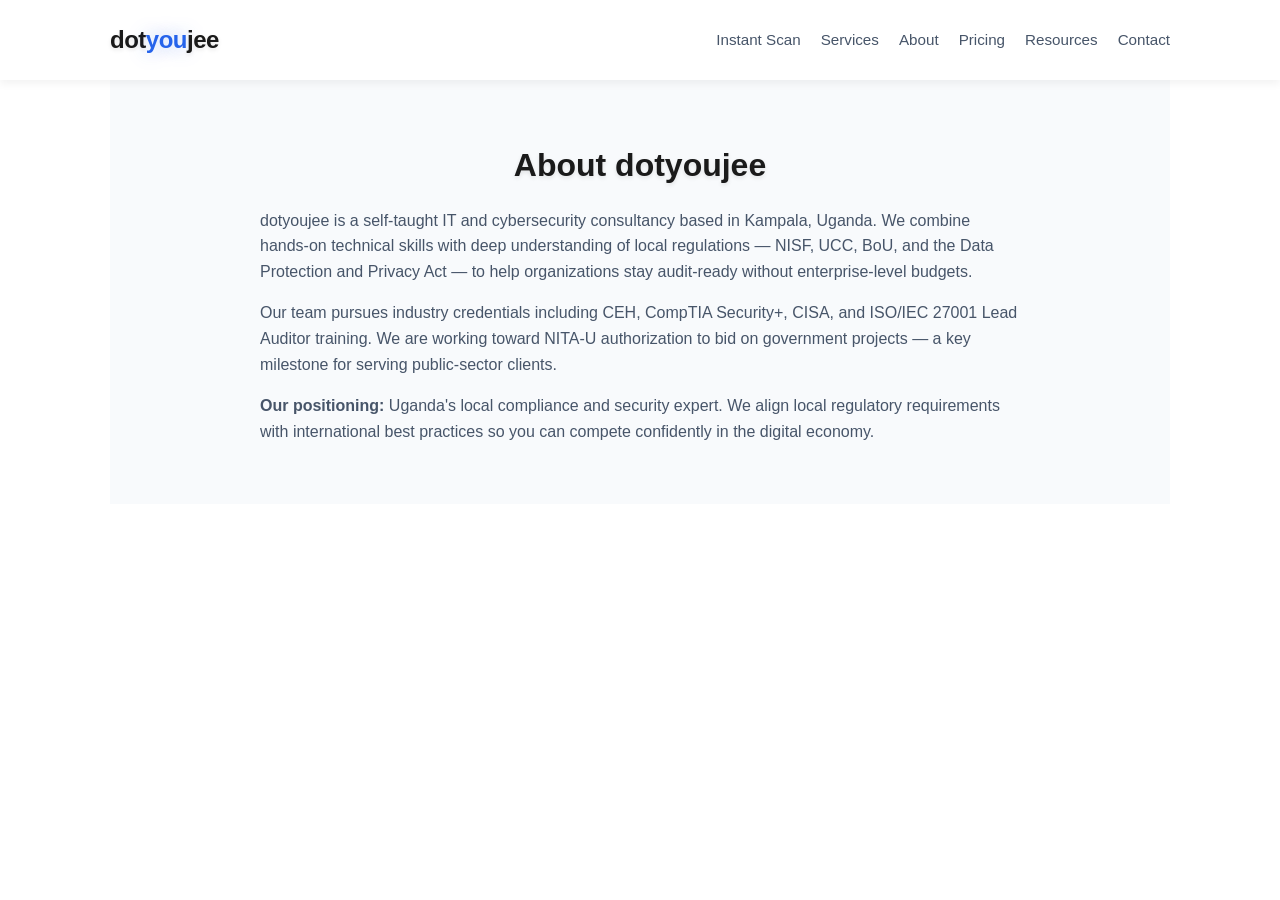
==== about.html @ 3f143839 "feat: rename to dotyoujee and refactor to multi-page site with Three.js aesthetics" ====
<!DOCTYPE html>
<html lang="en">
<head>
<meta charset="UTF-8">
<meta name="viewport" content="width=device-width, initial-scale=1.0">
<title>About | dotyoujee</title>
<link rel="stylesheet" href="style.css">
</head>
<body>
  <header class="glass-header">
    <div class="container nav">
      <a href="index.html" class="logo glass-text">dot<span>you</span>jee</a>
      <nav class="nav-links">
        <a href="index.html#instant-scan">Instant Scan</a>
        <a href="services.html">Services</a>
        <a href="about.html">About</a>
        <a href="pricing.html">Pricing</a>
        <a href="resources.html">Resources</a>
        <a href="contact.html">Contact</a>
      </nav>
    </div>
  </header>
  <main class="container">
    <section class="about" id="about">
        <h2 class="section-title glass-text">About dotyoujee</h2>
        <div class="about-content">
          <p>dotyoujee is a self-taught IT and cybersecurity consultancy based in Kampala, Uganda. We combine hands-on technical skills with deep understanding of local regulations — NISF, UCC, BoU, and the Data Protection and Privacy Act — to help organizations stay audit-ready without enterprise-level budgets.</p>
          <p>Our team pursues industry credentials including CEH, CompTIA Security+, CISA, and ISO/IEC 27001 Lead Auditor training. We are working toward NITA-U authorization to bid on government projects — a key milestone for serving public-sector clients.</p>
          <p><strong>Our positioning:</strong> Uganda's local compliance and security expert. We align local regulatory requirements with international best practices so you can compete confidently in the digital economy.</p>
        </div>
    </section>
  </main>
</body>
</html>
---- style.css ----
/* ================================================================
   NEXUPTECH 3D GLASSMORPHIC DESIGN SYSTEM
   Ultra-modern with CSS 3D transforms, glassmorphism, and depth
   ================================================================ */

#bg-canvas {
  position: fixed;
  top: 0;
  left: 0;
  z-index: -1;
  width: 100%;
  height: 100%;
}

/* ROOT COLOR VARIABLES & DEPTH TOKENS */
:root {
  /* Light Theme */
  --bg: #ffffff;
  --bg-secondary: #f8fafc;
  --text: #1a1a1a;
  --text-secondary: #475569;
  --card: #ffffff;
  --border: #e2e8f0;
  --primary: #2563eb;
  --primary-hover: #1d4ed8;
  --header-bg: #ffffff;
  --contact-bg: #0f172a;
  --contact-text: #ffffff;

  /* Glassmorphism Tokens */
  --glass-bg: rgba(255, 255, 255, 0.7);
  --glass-border: rgba(255, 255, 255, 0.3);
  --glass-bg-dark: rgba(15, 23, 42, 0.7);
  --glass-border-dark: rgba(255, 255, 255, 0.1);

  /* 3D Depth & Lighting */
  --shadow-sm: 0 4px 6px rgba(0, 0, 0, 0.07);
  --shadow-md: 0 10px 25px rgba(0, 0, 0, 0.1);
  --shadow-lg: 0 20px 50px rgba(0, 0, 0, 0.15);
  --shadow-3d: 
    0 10px 30px rgba(0, 0, 0, 0.2),
    0 20px 50px rgba(0, 0, 0, 0.1),
    inset 0 1px 0 rgba(255, 255, 255, 0.2);
  --glow: 0 0 30px rgba(37, 99, 235, 0.3);

  /* Perspective depth */
  --perspective: 1000px;
  --card-depth: 50px;
  --hero-depth: 100px;
}

/* Dark theme overrides */
[data-theme="dark"] {
  --bg: #0f172a;
  --bg-secondary: #1e293b;
  --text: #f1f5f9;
  --text-secondary: #cbd5e1;
  --card: #1e293b;
  --border: #334155;
  --primary: #3b82f6;
  --primary-hover: #2563eb;
  --header-bg: #0f172a;
  --contact-bg: #020617;
  --contact-text: #f1f5f9;
  --shadow-3d: 
    0 10px 30px rgba(0, 0, 0, 0.5),
    0 20px 50px rgba(0, 0, 0, 0.3),
    inset 0 1px 0 rgba(255, 255, 255, 0.1);
}

/* ================================================================
   RESET & BASE STYLES
   ================================================================ */
* {
  margin: 0;
  padding: 0;
  box-sizing: border-box;
}

html {
  /* Enable 3D transforms globally */
  perspective: var(--perspective);
  scroll-behavior: smooth;
}

body {
  font-family: -apple-system, BlinkMacSystemFont, 'Segoe UI', Roboto, sans-serif;
  line-height: 1.6;
  color: var(--text);
  background: var(--bg);
  transition: background 0.3s ease, color 0.3s ease;
  overflow-x: hidden;
  position: relative;
}

.container {
  max-width: 1100px;
  margin: 0 auto;
  padding: 0 20px;
  position: relative;
  z-index: 1;
}

/* ================================================================
   ANIMATED BACKGROUND ORBS (Parallax, Deep Layers)
   ================================================================ */
.bg-orb {
  position: fixed;
  border-radius: 50%;
  opacity: 0.1;
  filter: blur(80px);
  pointer-events: none;
  z-index: 0;
}

.bg-orb-1 {
  width: 400px;
  height: 400px;
  background: var(--primary);
  top: -100px;
  left: -100px;
  animation: float 20s ease-in-out infinite;
}

.bg-orb-2 {
  width: 300px;
  height: 300px;
  background: #ec4899;
  bottom: -50px;
  right: -50px;
  animation: float 25s ease-in-out infinite reverse;
}

.bg-orb-3 {
  width: 250px;
  height: 250px;
  background: #8b5cf6;
  top: 50%;
  right: 10%;
  animation: float 30s ease-in-out infinite;
}

@keyframes float {
  0%, 100% { transform: translateY(0px) translateZ(0); }
  50% { transform: translateY(-50px) translateZ(20px); }
}

/* ================================================================
   GLASSMORPHISM UTILITIES
   Glass effect with backdrop blur and translucent backgrounds
   ================================================================ */
.glass-header,
.glass-card,
.glass-section,
.glass-button {
  backdrop-filter: blur(10px);
  -webkit-backdrop-filter: blur(10px);
}

.glass-header {
  background: var(--glass-bg);
  border: 1px solid var(--glass-border);
}

[data-theme="dark"] .glass-header {
  background: var(--glass-bg-dark);
  border: 1px solid var(--glass-border-dark);
}

.glass-card {
  background: var(--glass-bg);
  border: 1px solid var(--glass-border);
}

[data-theme="dark"] .glass-card {
  background: var(--glass-bg-dark);
  border: 1px solid var(--glass-border-dark);
}

.glass-text {
  text-shadow: 0 2px 4px rgba(0, 0, 0, 0.1);
}

[data-theme="dark"] .glass-text {
  text-shadow: 0 2px 8px rgba(0, 0, 0, 0.3);
}

/* ================================================================
   HEADER & NAVIGATION
   Sticky with glass effect and 3D depth
   ================================================================ */
header {
  padding: 20px 0;
  border-bottom: 1px solid var(--border);
  background: var(--header-bg);
  position: sticky;
  top: 0;
  z-index: 100;
  transition: all 0.3s ease;
  /* Subtle 3D card effect on header */
  box-shadow: 
    0 4px 8px rgba(0, 0, 0, 0.05),
    inset 0 1px 0 rgba(255, 255, 255, 0.2);
}

.nav {
  display: flex;
  justify-content: space-between;
  align-items: center;
}

.nav-right {
  display: flex;
  align-items: center;
  gap: 16px;
}

.logo {
  font-size: 1.5rem;
  font-weight: 800;
  color: var(--text);
  text-decoration: none;
  transform: translateZ(10px);
  letter-spacing: -0.5px;
}

.nav-links {
  display: flex;
  align-items: center;
  gap: 20px;
}

.nav-links a {
  color: var(--text-secondary);
  text-decoration: none;
  font-weight: 500;
  font-size: 0.95rem;
  transition: color 0.2s ease;
}

.nav-links a:hover {
  color: var(--primary);
}

.nav-toggle {
  display: none;
  background: var(--bg-secondary);
  border: 1px solid var(--border);
  font-size: 1.4rem;
  padding: 6px 10px;
  border-radius: 8px;
  cursor: pointer;
  color: var(--text);
}

.sr-only {
  position: absolute;
  width: 1px;
  height: 1px;
  padding: 0;
  margin: -1px;
  overflow: hidden;
  clip: rect(0, 0, 0, 0);
  white-space: nowrap;
  border: 0;
}

.logo span {
  color: var(--primary);
  text-shadow: 0 0 20px rgba(37, 99, 235, 0.4);
}

.theme-btn {
  background: var(--bg-secondary);
  border: 1px solid var(--border);
  font-size: 1.2rem;
  padding: 8px 12px;
  border-radius: 8px;
  cursor: pointer;
  transition: all 0.2s ease;
  /* 3D button depth */
  transform: translateZ(5px);
  position: relative;
  box-shadow: var(--shadow-sm);
}

.theme-btn:hover {
  transform: translateZ(8px);
  box-shadow: var(--shadow-md);
}

.theme-btn:active {
  transform: translateZ(2px);
}

.cta-btn {
  background: var(--primary);
  color: white;
  padding: 10px 20px;
  border-radius: 8px;
  text-decoration: none;
  font-weight: 600;
  transition: all 0.2s ease;
  display: inline-block;
  border: none;
  cursor: pointer;
  /* 3D depth and glow */
  transform: translateZ(8px);
  position: relative;
  box-shadow: var(--shadow-md), var(--glow);
}

.cta-btn:hover {
  background: var(--primary-hover);
  transform: translateZ(12px) translateY(-2px);
  box-shadow: var(--shadow-lg), 0 0 40px rgba(37, 99, 235, 0.5);
}

.cta-btn:active {
  transform: translateZ(4px);
}

/* ================================================================
   HERO SECTION
   Full 3D depth with perspective and layered shadows
   ================================================================ */
.hero {
  padding: 80px 0;
  text-align: center;
  position: relative;
  overflow: hidden;
  /* Create 3D space context */
  perspective: var(--perspective);
}

.perspective-container {
  transform-style: preserve-3d;
}

.hero-depth-layer {
  position: absolute;
  inset: 0;
  background: linear-gradient(
    135deg,
    rgba(37, 99, 235, 0.05) 0%,
    rgba(139, 92, 246, 0.05) 100%
  );
  /* Push layer back in 3D space */
  transform: translateZ(-50px);
  z-index: 0;
}

.hero-content {
  position: relative;
  z-index: 2;
  transform-style: preserve-3d;
}

.hero-title {
  font-size: 2.5rem;
  line-height: 1.2;
  margin-bottom: 16px;
  color: var(--text);
  /* 3D text pop effect */
  transform: translateZ(30px);
  animation: heroTitleFloat 3s ease-in-out infinite;
}

.hero-title span {
  color: var(--primary);
  text-shadow: 0 0 30px rgba(37, 99, 235, 0.4);
}

@keyframes heroTitleFloat {
  0%, 100% { transform: translateZ(30px) translateY(0); }
  50% { transform: translateZ(40px) translateY(-10px); }
}

.hero-subtitle {
  font-size: 1.2rem;
  color: var(--text-secondary);
  max-width: 600px;
  margin: 0 auto 32px;
  transform: translateZ(20px);
  animation: heroSubtitleFade 2s ease-in-out 0.2s both;
}

@keyframes heroSubtitleFade {
  from { opacity: 0; transform: translateZ(20px) translateY(10px); }
  to { opacity: 1; transform: translateZ(20px) translateY(0); }
}

.hero-btns {
  display: flex;
  gap: 16px;
  justify-content: center;
  flex-wrap: wrap;
  transform: translateZ(25px);
}

.hero-btn-1, .hero-btn-2 {
  animation: heroBtnFloat 2.5s ease-in-out 0.4s both;
}

@keyframes heroBtnFloat {
  from { opacity: 0; transform: translateY(20px); }
  to { opacity: 1; transform: translateY(0); }
}

.btn-secondary {
  background: var(--bg-secondary);
  color: var(--text);
  padding: 10px 20px;
  border-radius: 8px;
  text-decoration: none;
  font-weight: 600;
  display: inline-block;
  border: 1px solid var(--border);
  transition: all 0.2s ease;
  transform: translateZ(5px);
  box-shadow: var(--shadow-sm);
}

.btn-secondary:hover {
  background: var(--bg);
  transform: translateZ(10px) translateY(-2px);
  box-shadow: var(--shadow-md);
}

/* ================================================================
   FEATURES SECTION
   Card-based with 3D tilt and depth layers
   ================================================================ */
.instant-scan {
  padding: 40px 0 20px;
  position: relative;
  z-index: 1;
}

.instant-scan-banner {
  padding: 40px;
  border: 2px solid var(--primary);
  box-shadow: var(--shadow-3d), var(--glow);
}

.instant-scan-content {
  max-width: 720px;
  margin: 0 auto;
  text-align: center;
}

.launch-badge {
  display: inline-block;
  background: #16a34a;
  color: white;
  font-size: 0.75rem;
  font-weight: 700;
  letter-spacing: 0.06em;
  text-transform: uppercase;
  padding: 4px 12px;
  border-radius: 999px;
  margin-bottom: 12px;
}

.instant-scan-list {
  text-align: left;
  max-width: 520px;
  margin: 0 auto 24px;
  color: var(--text-secondary);
  list-style: none;
}

.instant-scan-list li {
  margin: 10px 0;
  padding-left: 24px;
  position: relative;
}

.instant-scan-list li::before {
  content: "✓";
  position: absolute;
  left: 0;
  color: var(--primary);
  font-weight: 700;
}

.beta-note {
  margin-top: 20px;
  font-size: 0.9rem;
  color: var(--text-secondary);
}

.beta-note a {
  color: var(--primary);
}

.features,
.services,
.about,
.resources {
  padding: 60px 0;
  background: var(--bg-secondary);
  position: relative;
  z-index: 1;
}

.services {
  background: var(--bg);
}

.pack-heading {
  font-size: 1.1rem;
  color: var(--primary);
  margin: 32px 0 16px;
  text-transform: none;
  letter-spacing: 0.02em;
}

.pack-heading:first-of-type {
  margin-top: 0;
}

.service-card h3 {
  font-size: 1.05rem;
}

.about-content {
  max-width: 760px;
  margin: 0 auto;
  color: var(--text-secondary);
}

.about-content p {
  margin-bottom: 16px;
}

.about-content p:last-child {
  margin-bottom: 0;
}

.resource-card {
  display: flex;
  flex-direction: column;
}

.resource-link {
  color: var(--primary);
  text-decoration: none;
  font-weight: 600;
  margin-top: auto;
  padding-top: 12px;
}

.resource-link:hover {
  text-decoration: underline;
}

.resources-note,
.pricing-note {
  text-align: center;
  color: var(--text-secondary);
  margin-top: 32px;
  font-size: 0.95rem;
}

.resources-note a,
.pricing-note a {
  color: var(--primary);
}

.price-tier {
  color: var(--text-secondary);
  font-size: 0.9rem;
  margin-bottom: 8px;
}

.section-title {
  text-align: center;
  font-size: 2rem;
  margin-bottom: 16px;
  color: var(--text);
  transform: translateZ(20px);
}

.section-subtitle {
  text-align: center;
  color: var(--text-secondary);
  margin-bottom: 48px;
  transform: translateZ(15px);
}

.grid {
  display: grid;
  grid-template-columns: repeat(auto-fit, minmax(280px, 1fr));
  gap: 24px;
}

/* ================================================================
   CARD COMPONENT (3D TILT + DEPTH)
   Utilizes data-tilt attribute for JS-driven mouse tracking
   ================================================================ */
.card {
  background: var(--card);
  padding: 24px;
  border-radius: 12px;
  border: 1px solid var(--border);
  transition: all 0.3s ease;
  position: relative;
  overflow: hidden;
  /* Enable 3D transforms */
  transform-style: preserve-3d;
  /* Initial 3D position */
  transform: translateZ(0) rotateX(0) rotateY(0);
  box-shadow: var(--shadow-md);
}

/* Depth layer beneath card content */
.card-depth-layer {
  position: absolute;
  inset: 0;
  background: linear-gradient(
    135deg,
    rgba(37, 99, 235, 0.1) 0%,
    transparent 100%
  );
  transform: translateZ(-30px);
  border-radius: 12px;
}

.card:hover {
  box-shadow: var(--shadow-3d);
  transform: translateZ(15px) rotateX(5deg) rotateY(-5deg);
}

.card h3 {
  margin: 12px 0 8px;
  color: var(--text);
  position: relative;
  z-index: 2;
  transform: translateZ(10px);
}

.card p {
  color: var(--text-secondary);
  font-size: 0.95rem;
  position: relative;
  z-index: 2;
  transform: translateZ(5px);
}

.icon {
  font-size: 2rem;
  position: relative;
  z-index: 2;
  transform: translateZ(10px);
  display: inline-block;
  animation: iconFloat 3s ease-in-out infinite;
}

@keyframes iconFloat {
  0%, 100% { transform: translateZ(10px) translateY(0); }
  50% { transform: translateZ(15px) translateY(-10px); }
}

/* ================================================================
   DEMO SECTION (Scroll Effects & 3D Depth)
   Full-width immersive sections with depth layers
   ================================================================ */
.demo-section {
  padding: 60px 0 0;
  position: relative;
  z-index: 1;
}

.demo-page {
  min-height: 70vh;
  display: flex;
  align-items: center;
  justify-content: center;
  text-align: center;
  padding: 80px 20px;
  position: relative;
  overflow: hidden;
  /* 3D setup */
  transform-style: preserve-3d;
  /* Scroll animation state */
  opacity: 0;
  transform: translateY(30px) translateZ(-50px);
  transition: all 0.8s ease-out;
}

/* When demo page becomes visible via IntersectionObserver */
.demo-page.visible {
  opacity: 1;
  transform: translateY(0) translateZ(0);
}

.demo-depth-layer {
  position: absolute;
  inset: 0;
  background: linear-gradient(45deg, transparent 0%, rgba(0, 0, 0, 0.1) 100%);
  transform: translateZ(-80px);
}

.demo-content {
  position: relative;
  z-index: 2;
  transform-style: preserve-3d;
  transform: translateZ(20px);
}

.demo-page h3 {
  font-size: 2.2rem;
  margin-bottom: 16px;
  transform: translateZ(15px);
}

.demo-page p {
  font-size: 1.1rem;
  margin-bottom: 24px;
  max-width: 500px;
  margin-left: auto;
  margin-right: auto;
  transform: translateZ(10px);
}

.demo-btn {
  background: rgba(255, 255, 255, 0.2);
  color: white;
  padding: 12px 28px;
  border-radius: 8px;
  text-decoration: none;
  font-weight: 600;
  border: 2px solid white;
  backdrop-filter: blur(10px);
  -webkit-backdrop-filter: blur(10px);
  transition: all 0.2s ease;
  display: inline-block;
  transform: translateZ(12px);
  box-shadow: 0 8px 20px rgba(0, 0, 0, 0.2);
  position: relative;
}

.demo-btn:hover {
  background: rgba(255, 255, 255, 0.3);
  transform: translateZ(18px) scale(1.05);
  box-shadow: 0 15px 35px rgba(0, 0, 0, 0.3);
}

/* Demo page color variations */
.demo-1 {
  background: linear-gradient(135deg, #1e293b 0%, #0f172a 100%);
  color: white;
}

.demo-2 {
  background: linear-gradient(135deg, #ec4899 0%, #8b5cf6 50%, #3b82f6 100%);
  color: white;
}

.demo-3 {
  background: linear-gradient(135deg, #f8fafc 0%, #e2e8f0 100%);
  color: #0f172a;
}

.demo-3 .demo-btn {
  color: #0f172a;
  border-color: #0f172a;
  background: rgba(0, 0, 0, 0.05);
}

/* ================================================================
   PRICING SECTION
   3D cards with tilt and depth
   ================================================================ */
.pricing {
  padding: 60px 0;
  position: relative;
  z-index: 1;
}

.price-card {
  background: var(--card);
  border: 2px solid var(--border);
  border-radius: 16px;
  padding: 32px;
  text-align: center;
  position: relative;
  transition: all 0.3s ease;
  /* 3D setup */
  transform-style: preserve-3d;
  transform: translateZ(0);
  box-shadow: var(--shadow-md);
}

.price-card.popular {
  border-color: var(--primary);
  transform: translateZ(10px) scale(1.02);
  box-shadow: var(--shadow-3d), var(--glow);
}

.price-card:hover {
  transform: translateZ(15px) rotateX(3deg) rotateY(-3deg);
  box-shadow: var(--shadow-3d);
}

.price-card.popular:hover {
  transform: translateZ(20px) rotateX(2deg) rotateY(-2deg) scale(1.02);
  box-shadow: var(--shadow-3d), 0 0 50px rgba(37, 99, 235, 0.5);
}

.popular-tag {
  position: absolute;
  top: -12px;
  left: 50%;
  transform: translateX(-50%) translateZ(15px);
  background: var(--primary);
  color: white;
  padding: 4px 16px;
  border-radius: 20px;
  font-size: 0.8rem;
  font-weight: 600;
  box-shadow: var(--shadow-md);
}

.price {
  font-size: 2.5rem;
  font-weight: 800;
  margin: 16px 0;
  color: var(--text);
  transform: translateZ(10px);
}

.price span {
  font-size: 1rem;
  color: var(--text-secondary);
}

.price-features {
  text-align: left;
  margin: 24px 0;
  list-style: none;
  transform: translateZ(8px);
}

.price-features li {
  margin: 12px 0;
  color: var(--text-secondary);
  transform: translateZ(3px);
}

/* ================================================================
   CONTACT SECTION
   Deep 3D background with form elevation
   ================================================================ */
.contact {
  padding: 60px 0;
  background: var(--contact-bg);
  color: var(--contact-text);
  text-align: center;
  position: relative;
  transform-style: preserve-3d;
  overflow: hidden;
}

.contact-depth-layer {
  position: absolute;
  inset: 0;
  background: radial-gradient(
    circle at 50% 50%,
    rgba(37, 99, 235, 0.1) 0%,
    transparent 70%
  );
  transform: translateZ(-100px);
  z-index: 0;
}

.contact-content {
  position: relative;
  z-index: 2;
  transform-style: preserve-3d;
  transform: translateZ(20px);
}

.contact h2 {
  font-size: 2rem;
  margin-bottom: 16px;
  transform: translateZ(15px);
}

.contact p {
  color: #cbd5e1;
  margin-bottom: 32px;
  transform: translateZ(10px);
}

.glass-form {
  max-width: 500px;
  margin: 0 auto;
  text-align: left;
  transform: translateZ(15px);
}

.glass-form input,
.glass-form textarea,
.glass-form select,
.form-select {
  width: 100%;
  padding: 12px;
  margin-bottom: 16px;
  border-radius: 8px;
  border: 1px solid #334155;
  background: #1e293b;
  color: white;
  font-family: inherit;
  transition: all 0.2s ease;
  box-shadow: 
    inset 0 2px 4px rgba(0, 0, 0, 0.2),
    0 2px 8px rgba(0, 0, 0, 0.1);
  transform: translateZ(5px);
}

.glass-form select option {
  background: #1e293b;
  color: white;
}

.contact-alt {
  margin-top: 20px;
  color: #94a3b8;
  font-size: 0.95rem;
}

.contact-alt a {
  color: #60a5fa;
  text-decoration: none;
}

.contact-alt a:hover {
  text-decoration: underline;
}

.glass-form input:focus,
.glass-form textarea:focus,
.glass-form select:focus {
  outline: none;
  border-color: var(--primary);
  box-shadow: 
    inset 0 2px 4px rgba(0, 0, 0, 0.2),
    0 2px 8px rgba(0, 0, 0, 0.1),
    0 0 20px rgba(37, 99, 235, 0.3);
  transform: translateZ(8px);
}

.glass-form button {
  width: 100%;
  transform: translateZ(10px);
}

/* ================================================================
   FOOTER
   Subtle depth with text elevation
   ================================================================ */
footer {
  padding: 40px 0;
  text-align: center;
  color: var(--text-secondary);
  font-size: 0.9rem;
  position: relative;
  z-index: 1;
  border-top: 1px solid var(--border);
  transform-style: preserve-3d;
}

footer p {
  transform: translateZ(5px);
  margin: 4px 0;
}

.whatsapp-float {
  position: fixed;
  bottom: 24px;
  right: 24px;
  width: 56px;
  height: 56px;
  background: #25d366;
  color: white;
  border-radius: 50%;
  display: flex;
  align-items: center;
  justify-content: center;
  font-size: 1.5rem;
  text-decoration: none;
  box-shadow: 0 4px 20px rgba(37, 211, 102, 0.4);
  z-index: 200;
  transition: transform 0.2s ease, box-shadow 0.2s ease;
}

.whatsapp-float:hover {
  transform: scale(1.08);
  box-shadow: 0 6px 28px rgba(37, 211, 102, 0.55);
}

/* ================================================================
   RESPONSIVE DESIGN
   Maintained across all breakpoints with 3D support
   ================================================================ */
@media (max-width: 900px) {
  .nav-toggle {
    display: block;
    order: 2;
  }

  .nav {
    flex-wrap: wrap;
    gap: 12px;
  }

  .logo {
    order: 1;
  }

  .nav-right {
    order: 3;
    margin-left: auto;
  }

  .nav-links {
    order: 4;
    flex-basis: 100%;
    flex-direction: column;
    align-items: flex-start;
    gap: 12px;
    display: none;
    padding: 12px 0 4px;
    border-top: 1px solid var(--border);
  }

  .nav-links.open {
    display: flex;
  }
}

@media (max-width: 768px) {
  .hero-title {
    font-size: 2rem;
  }

  .hero-subtitle {
    font-size: 1.1rem;
  }

  .price-card.popular {
    transform: translateZ(0) scale(1);
  }

  .hero-btns {
    flex-direction: column;
    align-items: center;
    gap: 12px;
  }

  .demo-page h3 {
    font-size: 1.8rem;
  }

  .demo-page p {
    font-size: 1rem;
  }

  .card:hover,
  .price-card:hover {
    transform: translateY(-4px) !important;
  }

  .logo {
    font-size: 1.3rem;
  }

  .bg-orb {
    filter: blur(60px);
    opacity: 0.05;
  }

  .whatsapp-float {
    bottom: 16px;
    right: 16px;
    width: 50px;
    height: 50px;
  }
}

/* ================================================================
   REDUCED MOTION ACCESSIBILITY
   Respect user's motion preferences
   ================================================================ */
@media (prefers-reduced-motion: reduce) {
  * {
    animation-duration: 0.01ms !important;
    animation-iteration-count: 1 !important;
    transition-duration: 0.01ms !important;
  }

  .card:hover,
  .price-card:hover {
    transform: none;
  }
}
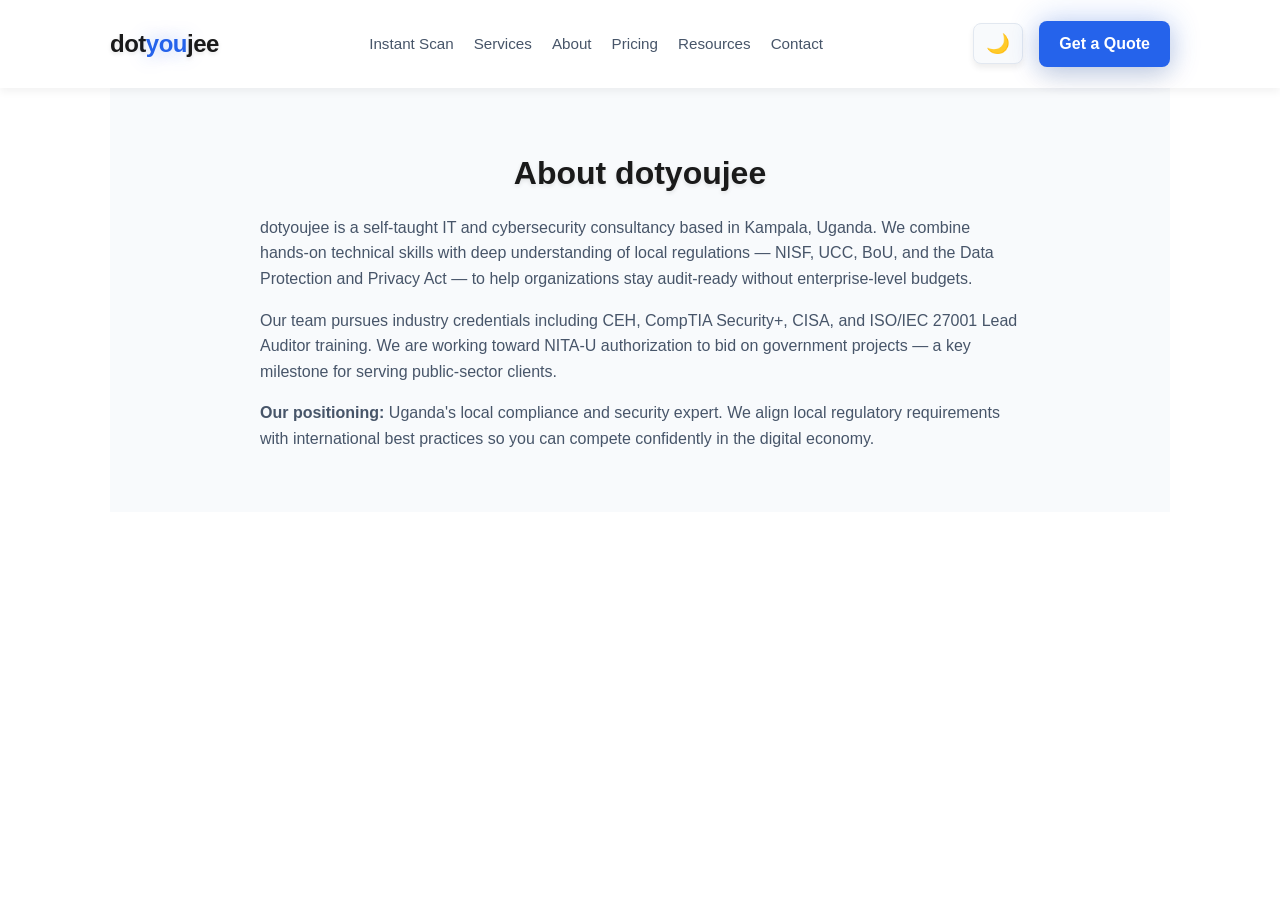
==== commit 442ef0b0: "chore: modernize dotyoujee, implement scammer payback dashboard, and update service/regulatory messa" ====
--- a/about.html
+++ b/about.html
@@ -10,6 +10,7 @@
   <header class="glass-header">
     <div class="container nav">
       <a href="index.html" class="logo glass-text">dot<span>you</span>jee</a>
+      <button id="nav-toggle" class="nav-toggle" aria-label="Toggle navigation" aria-expanded="false">☰</button>
       <nav class="nav-links">
         <a href="index.html#instant-scan">Instant Scan</a>
         <a href="services.html">Services</a>
@@ -18,6 +19,10 @@
         <a href="resources.html">Resources</a>
         <a href="contact.html">Contact</a>
       </nav>
+      <div class="nav-right">
+        <button id="theme-toggle" class="theme-btn glass-button" aria-label="Toggle dark mode">🌙</button>
+        <a href="contact.html" class="cta-btn glass-button">Get a Quote</a>
+      </div>
     </div>
   </header>
   <main class="container">
@@ -30,5 +35,6 @@
         </div>
     </section>
   </main>
+  <script src="script.js"></script>
 </body>
 </html>
--- a/style.css
+++ b/style.css
@@ -1,6 +1,6 @@
 /* ================================================================
-   NEXUPTECH 3D GLASSMORPHIC DESIGN SYSTEM
-   Ultra-modern with CSS 3D transforms, glassmorphism, and depth
+   DOTYOUJEE 3D GLASSMORPHIC DESIGN SYSTEM
+   Clean, professional, human-first design for security & compliance firms
    ================================================================ */
 
 #bg-canvas {
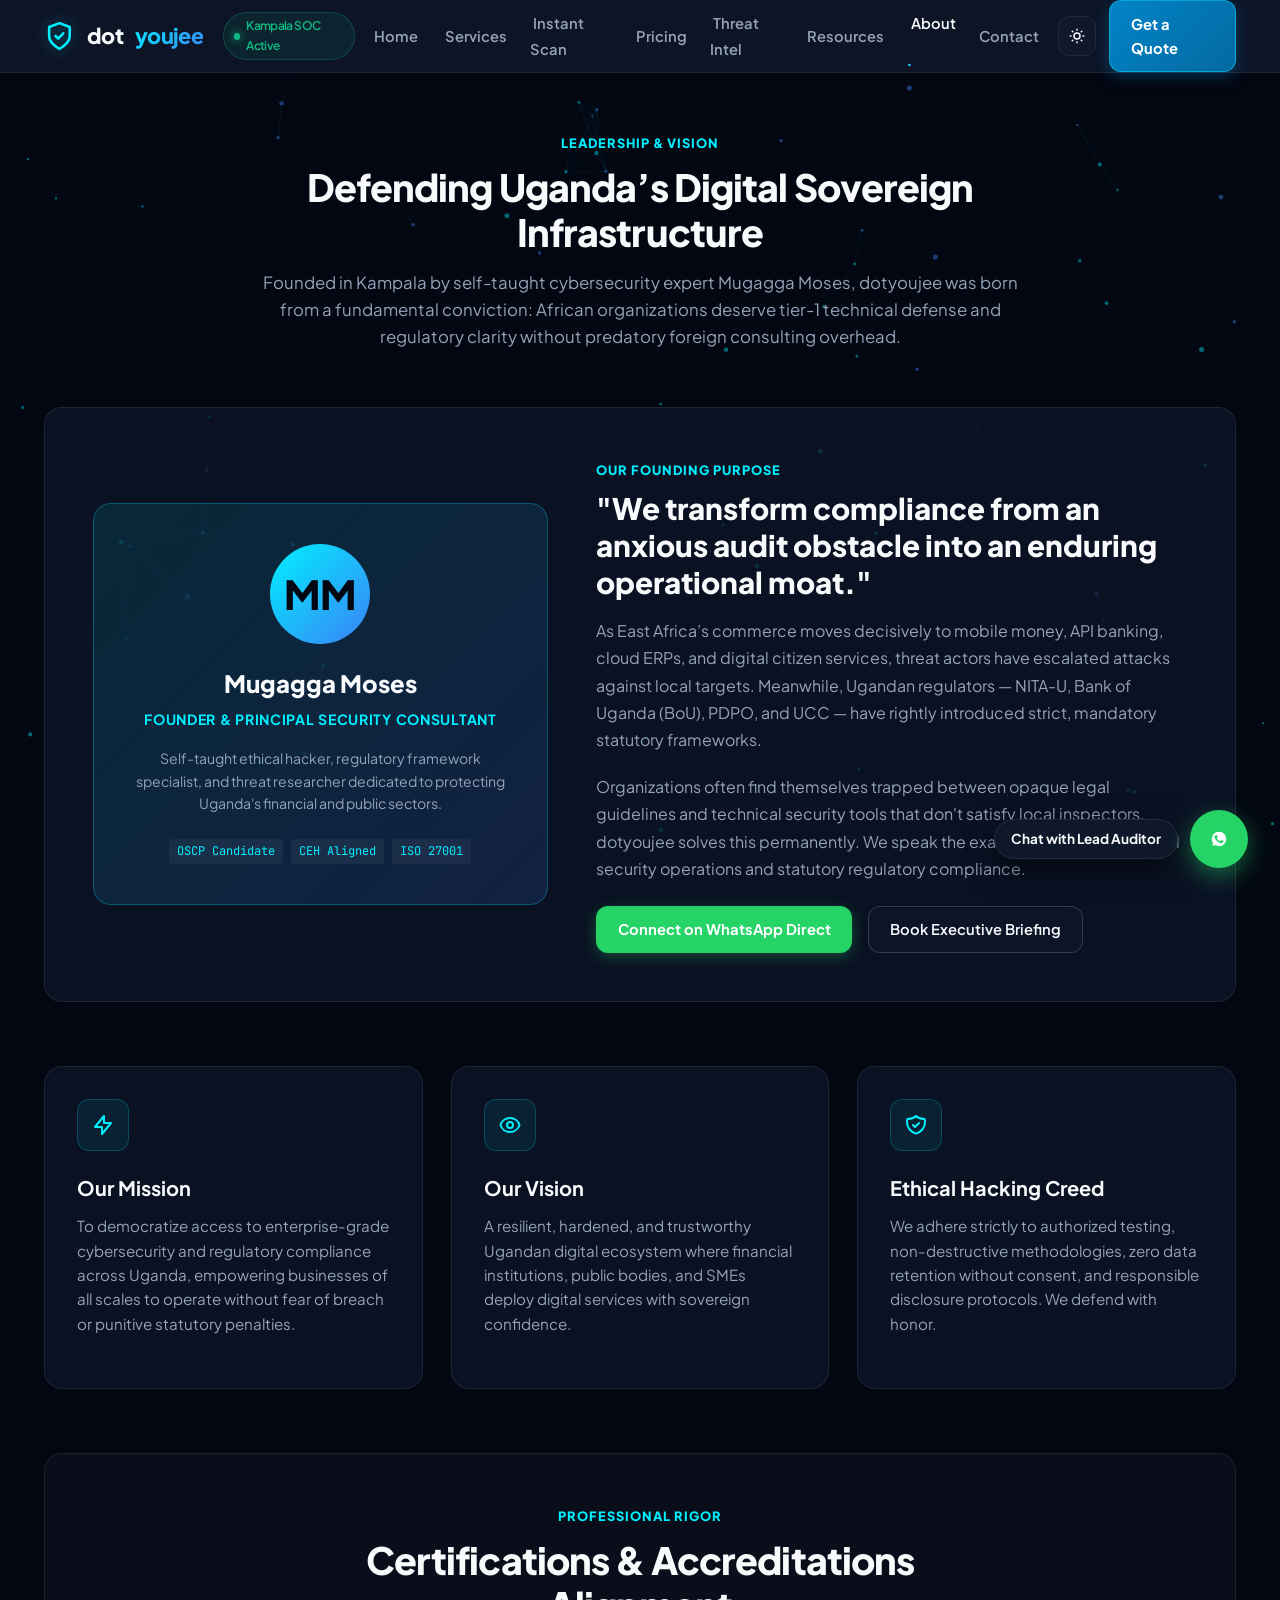
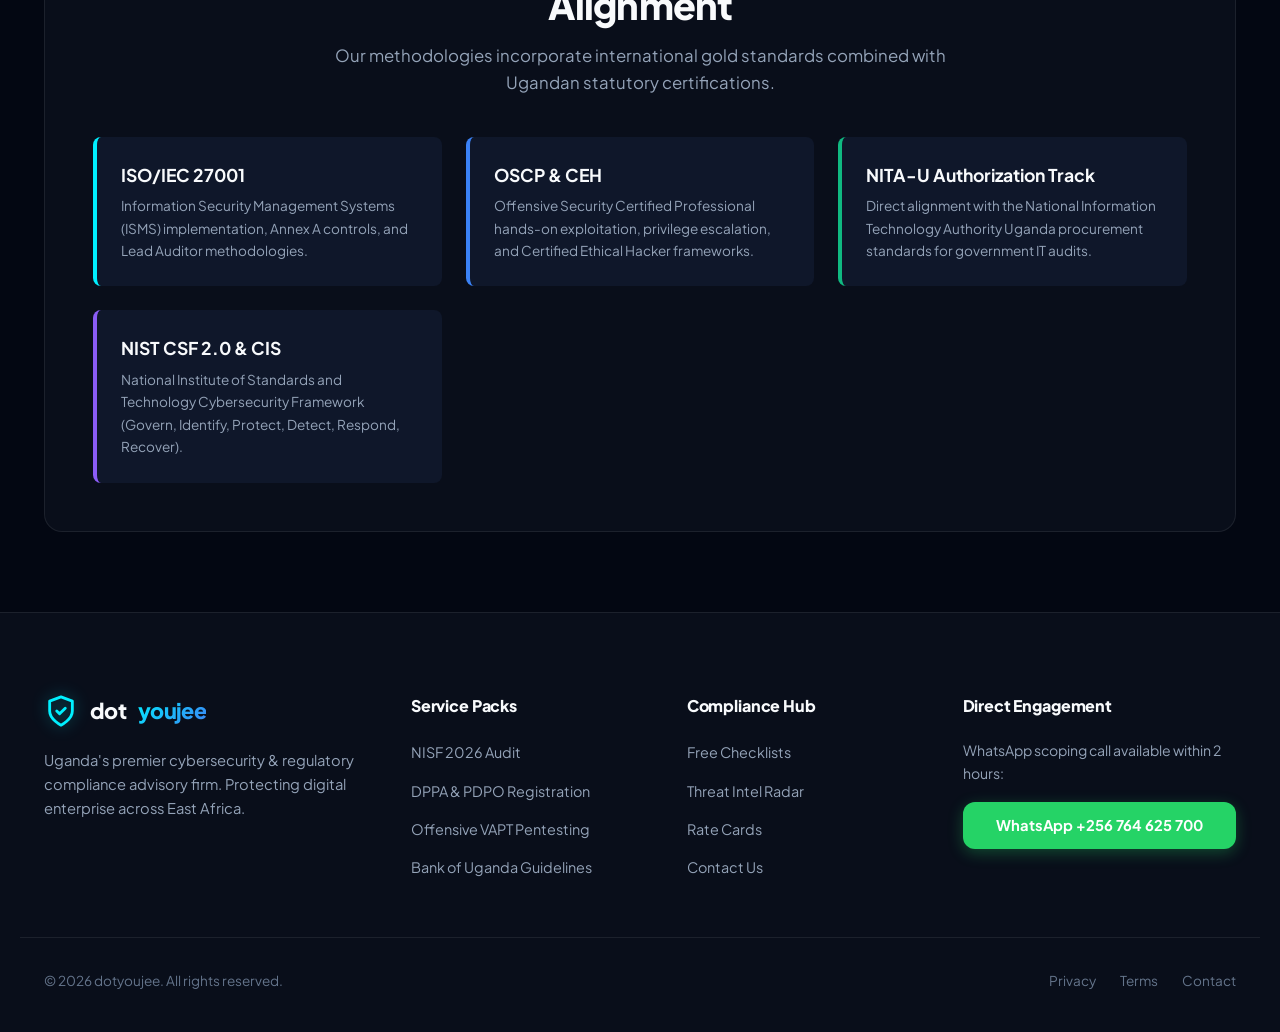
==== commit 3d7b14c7: "feat(redesign): comprehensive world-class overhaul of dotyoujee cybersecurity website" ====
--- a/about.html
+++ b/about.html
@@ -1,40 +1,219 @@
 <!DOCTYPE html>
-<html lang="en">
+<html lang="en" data-theme="dark">
 <head>
-<meta charset="UTF-8">
-<meta name="viewport" content="width=device-width, initial-scale=1.0">
-<title>About | dotyoujee</title>
-<link rel="stylesheet" href="style.css">
+  <meta charset="UTF-8">
+  <meta name="viewport" content="width=device-width, initial-scale=1.0">
+  <title>About dotyoujee | Uganda's Premier Cyber Advisory &amp; Leadership</title>
+  <meta name="description" content="Learn about dotyoujee and founder Mugagga Moses. Our mission, certifications, ethical hacking creed, and vision for resilient Ugandan digital infrastructure.">
+  <link rel="stylesheet" href="style.css">
 </head>
 <body>
-  <header class="glass-header">
-    <div class="container nav">
-      <a href="index.html" class="logo glass-text">dot<span>you</span>jee</a>
-      <button id="nav-toggle" class="nav-toggle" aria-label="Toggle navigation" aria-expanded="false">☰</button>
-      <nav class="nav-links">
-        <a href="index.html#instant-scan">Instant Scan</a>
-        <a href="services.html">Services</a>
-        <a href="about.html">About</a>
-        <a href="pricing.html">Pricing</a>
-        <a href="resources.html">Resources</a>
-        <a href="contact.html">Contact</a>
-      </nav>
-      <div class="nav-right">
-        <button id="theme-toggle" class="theme-btn glass-button" aria-label="Toggle dark mode">🌙</button>
-        <a href="contact.html" class="cta-btn glass-button">Get a Quote</a>
-      </div>
+  <canvas id="cyber-canvas" aria-hidden="true"></canvas>
+
+  <div class="main-content">
+    <header class="site-header">
+      <div class="container nav-wrapper">
+        <a href="index.html" class="brand-logo">
+          <svg class="brand-icon" viewBox="0 0 24 24" fill="none" stroke="currentColor" stroke-width="2">
+            <path stroke-linecap="round" stroke-linejoin="round" d="M12 22s8-4 8-10V5l-8-3-8 3v7c0 6 8 10 8 10z" />
+            <path stroke-linecap="round" stroke-linejoin="round" d="M9 12l2 2 4-4" />
+          </svg>
+          dot<span class="accent">youjee</span>
+          <span class="soc-status-badge">
+            <span class="pulse-dot"></span> Kampala SOC Active
+          </span>
+        </a>
+
+        <ul class="nav-menu" id="nav-menu">
+          <li><a href="index.html" class="nav-link">Home</a></li>
+          <li><a href="services.html" class="nav-link">Services</a></li>
+          <li><a href="index.html#instant-scan" class="nav-link">Instant Scan</a></li>
+          <li><a href="pricing.html" class="nav-link">Pricing</a></li>
+          <li><a href="dashboard.html" class="nav-link">Threat Intel</a></li>
+          <li><a href="resources.html" class="nav-link">Resources</a></li>
+          <li><a href="about.html" class="nav-link active">About</a></li>
+          <li><a href="contact.html" class="nav-link">Contact</a></li>
+        </ul>
+
+        <div class="nav-actions">
+          <button id="theme-toggle" class="btn-icon" aria-label="Toggle theme">🌙</button>
+          <a href="contact.html" class="btn-primary">Get a Quote</a>
+          <button id="mobile-toggle" class="mobile-toggle" aria-label="Toggle navigation menu">
+            <svg width="24" height="24" fill="none" stroke="currentColor" viewBox="0 0 24 24">
+              <path stroke-linecap="round" stroke-linejoin="round" stroke-width="2" d="M4 6h16M4 12h16M4 18h16"/>
+            </svg>
+          </button>
+        </div>
+      </div>
+    </header>
+
+    <main class="container" style="padding-top: 3.5rem; padding-bottom: 5rem;">
+      <div class="section-header">
+        <span class="section-tag">Leadership &amp; Vision</span>
+        <h1 class="section-title">Defending Uganda’s Digital Sovereign Infrastructure</h1>
+        <p class="section-description">
+          Founded in Kampala by self-taught cybersecurity expert Mugagga Moses, dotyoujee was born from a fundamental conviction: African organizations deserve tier-1 technical defense and regulatory clarity without predatory foreign consulting overhead.
+        </p>
+      </div>
+
+      <!-- Founder & Mission Card -->
+      <div style="display: grid; grid-template-columns: 1fr 1.3fr; gap: 3rem; align-items: center; background: var(--bg-card); border: 1px solid var(--border-subtle); border-radius: var(--radius-lg); padding: 3rem; margin-bottom: 4rem;">
+        <div>
+          <div style="background: linear-gradient(135deg, rgba(0, 240, 255, 0.1), rgba(59, 130, 246, 0.15)); border: 1px solid rgba(0, 240, 255, 0.25); border-radius: var(--radius-lg); padding: 2.5rem; text-align: center;">
+            <div style="width: 100px; height: 100px; border-radius: 50%; background: linear-gradient(135deg, var(--accent-cyan), var(--accent-blue)); color: #030712; display: inline-flex; align-items: center; justify-content: center; font-size: 2.5rem; font-weight: 900; margin-bottom: 1.25rem;">
+              MM
+            </div>
+            <h2 style="font-size: 1.5rem; color: var(--text-main); font-weight: 800; margin-bottom: 0.25rem;">Mugagga Moses</h2>
+            <p style="font-size: 0.88rem; color: var(--accent-cyan); font-weight: 700; text-transform: uppercase; letter-spacing: 0.05em; margin-bottom: 1rem;">Founder &amp; Principal Security Consultant</p>
+            <p style="font-size: 0.88rem; color: var(--text-secondary); line-height: 1.6; margin-bottom: 1.5rem;">
+              Self-taught ethical hacker, regulatory framework specialist, and threat researcher dedicated to protecting Uganda's financial and public sectors.
+            </p>
+            <div style="display: flex; justify-content: center; gap: 0.5rem; flex-wrap: wrap;">
+              <span class="card-tag">OSCP Candidate</span>
+              <span class="card-tag">CEH Aligned</span>
+              <span class="card-tag">ISO 27001</span>
+            </div>
+          </div>
+        </div>
+
+        <div>
+          <span class="section-tag">Our Founding Purpose</span>
+          <h3 style="font-size: 1.85rem; color: var(--text-main); font-weight: 800; margin-bottom: 1rem; line-height: 1.25;">
+            "We transform compliance from an anxious audit obstacle into an enduring operational moat."
+          </h3>
+          <p style="font-size: 1rem; color: var(--text-secondary); line-height: 1.7; margin-bottom: 1.25rem;">
+            As East Africa’s commerce moves decisively to mobile money, API banking, cloud ERPs, and digital citizen services, threat actors have escalated attacks against local targets. Meanwhile, Ugandan regulators — NITA-U, Bank of Uganda (BoU), PDPO, and UCC — have rightly introduced strict, mandatory statutory frameworks.
+          </p>
+          <p style="font-size: 1rem; color: var(--text-secondary); line-height: 1.7; margin-bottom: 1.5rem;">
+            Organizations often find themselves trapped between opaque legal guidelines and technical security tools that don't satisfy local inspectors. dotyoujee solves this permanently. We speak the exact language of technical security operations and statutory regulatory compliance.
+          </p>
+          <div style="display: flex; gap: 1rem; flex-wrap: wrap;">
+            <a href="https://wa.me/256764625700?text=Hi%20Moses%2C%20I%20would%20like%20to%20connect%20with%20you%20directly." target="_blank" rel="noopener noreferrer" class="btn-primary btn-whatsapp">
+              Connect on WhatsApp Direct
+            </a>
+            <a href="contact.html" class="btn-secondary">
+              Book Executive Briefing
+            </a>
+          </div>
+        </div>
+      </div>
+
+      <!-- Vision, Mission & Strategic Pillars -->
+      <div class="cards-grid" style="margin-bottom: 4rem;">
+        <div class="cyber-card">
+          <div class="card-icon-wrapper">
+            <svg width="24" height="24" fill="none" stroke="currentColor" viewBox="0 0 24 24"><path stroke-linecap="round" stroke-linejoin="round" stroke-width="2" d="M13 10V3L4 14h7v7l9-11h-7z"/></svg>
+          </div>
+          <h3 class="card-title">Our Mission</h3>
+          <p class="card-text">
+            To democratize access to enterprise-grade cybersecurity and regulatory compliance across Uganda, empowering businesses of all scales to operate without fear of breach or punitive statutory penalties.
+          </p>
+        </div>
+
+        <div class="cyber-card">
+          <div class="card-icon-wrapper">
+            <svg width="24" height="24" fill="none" stroke="currentColor" viewBox="0 0 24 24"><path stroke-linecap="round" stroke-linejoin="round" stroke-width="2" d="M15 12a3 3 0 11-6 0 3 3 0 016 0z"/><path stroke-linecap="round" stroke-linejoin="round" stroke-width="2" d="M2.458 12C3.732 7.943 7.523 5 12 5c4.478 0 8.268 2.943 9.542 7-1.274 4.057-5.064 7-9.542 7-4.477 0-8.268-2.943-9.542-7z"/></svg>
+          </div>
+          <h3 class="card-title">Our Vision</h3>
+          <p class="card-text">
+            A resilient, hardened, and trustworthy Ugandan digital ecosystem where financial institutions, public bodies, and SMEs deploy digital services with sovereign confidence.
+          </p>
+        </div>
+
+        <div class="cyber-card">
+          <div class="card-icon-wrapper">
+            <svg width="24" height="24" fill="none" stroke="currentColor" viewBox="0 0 24 24"><path stroke-linecap="round" stroke-linejoin="round" stroke-width="2" d="M9 12l2 2 4-4m5.618-4.016A11.955 11.955 0 0112 2.944a11.955 11.955 0 01-8.618 3.04A12.02 12.02 0 003 9c0 5.591 3.824 10.29 9 11.622 5.176-1.332 9-6.03 9-11.622 0-1.042-.133-2.052-.382-3.016z"/></svg>
+          </div>
+          <h3 class="card-title">Ethical Hacking Creed</h3>
+          <p class="card-text">
+            We adhere strictly to authorized testing, non-destructive methodologies, zero data retention without consent, and responsible disclosure protocols. We defend with honor.
+          </p>
+        </div>
+      </div>
+
+      <!-- Credentials & Standards Roadmap -->
+      <section style="background: var(--bg-surface); padding: 3rem; border-radius: var(--radius-lg); border: 1px solid var(--border-subtle);">
+        <div style="text-align: center; max-width: 680px; margin: 0 auto 2.5rem;">
+          <span class="section-tag">Professional Rigor</span>
+          <h2 class="section-title">Certifications &amp; Accreditations Alignment</h2>
+          <p class="section-description">Our methodologies incorporate international gold standards combined with Ugandan statutory certifications.</p>
+        </div>
+
+        <div style="display: grid; grid-template-columns: repeat(auto-fit, minmax(260px, 1fr)); gap: 1.5rem;">
+          <div style="background: var(--bg-surface-elevated); padding: 1.5rem; border-radius: 8px; border-left: 4px solid var(--accent-cyan);">
+            <h4 style="color: var(--text-main); font-size: 1.1rem; margin-bottom: 0.35rem;">ISO/IEC 27001</h4>
+            <p style="font-size: 0.85rem; color: var(--text-secondary);">Information Security Management Systems (ISMS) implementation, Annex A controls, and Lead Auditor methodologies.</p>
+          </div>
+          <div style="background: var(--bg-surface-elevated); padding: 1.5rem; border-radius: 8px; border-left: 4px solid var(--accent-blue);">
+            <h4 style="color: var(--text-main); font-size: 1.1rem; margin-bottom: 0.35rem;">OSCP &amp; CEH</h4>
+            <p style="font-size: 0.85rem; color: var(--text-secondary);">Offensive Security Certified Professional hands-on exploitation, privilege escalation, and Certified Ethical Hacker frameworks.</p>
+          </div>
+          <div style="background: var(--bg-surface-elevated); padding: 1.5rem; border-radius: 8px; border-left: 4px solid var(--accent-emerald);">
+            <h4 style="color: var(--text-main); font-size: 1.1rem; margin-bottom: 0.35rem;">NITA-U Authorization Track</h4>
+            <p style="font-size: 0.85rem; color: var(--text-secondary);">Direct alignment with the National Information Technology Authority Uganda procurement standards for government IT audits.</p>
+          </div>
+          <div style="background: var(--bg-surface-elevated); padding: 1.5rem; border-radius: 8px; border-left: 4px solid var(--accent-purple);">
+            <h4 style="color: var(--text-main); font-size: 1.1rem; margin-bottom: 0.35rem;">NIST CSF 2.0 &amp; CIS</h4>
+            <p style="font-size: 0.85rem; color: var(--text-secondary);">National Institute of Standards and Technology Cybersecurity Framework (Govern, Identify, Protect, Detect, Respond, Recover).</p>
+          </div>
+        </div>
+      </section>
+    </main>
+
+    <footer class="site-footer">
+      <div class="container footer-grid">
+        <div>
+          <a href="index.html" class="brand-logo" style="margin-bottom: 0.75rem;">
+            <svg class="brand-icon" viewBox="0 0 24 24" fill="none" stroke="currentColor" stroke-width="2">
+              <path stroke-linecap="round" stroke-linejoin="round" d="M12 22s8-4 8-10V5l-8-3-8 3v7c0 6 8 10 8 10z" />
+              <path stroke-linecap="round" stroke-linejoin="round" d="M9 12l2 2 4-4" />
+            </svg>
+            dot<span class="accent">youjee</span>
+          </a>
+          <p class="footer-brand-desc">Uganda's premier cybersecurity &amp; regulatory compliance advisory firm. Protecting digital enterprise across East Africa.</p>
+        </div>
+        <div>
+          <h4 class="footer-column-title">Service Packs</h4>
+          <ul class="footer-links-list">
+            <li class="footer-link-item"><a href="services.html#nisf-2026">NISF 2026 Audit</a></li>
+            <li class="footer-link-item"><a href="services.html#dppa">DPPA &amp; PDPO Registration</a></li>
+            <li class="footer-link-item"><a href="services.html#vapt">Offensive VAPT Pentesting</a></li>
+            <li class="footer-link-item"><a href="services.html#bou">Bank of Uganda Guidelines</a></li>
+          </ul>
+        </div>
+        <div>
+          <h4 class="footer-column-title">Compliance Hub</h4>
+          <ul class="footer-links-list">
+            <li class="footer-link-item"><a href="resources.html">Free Checklists</a></li>
+            <li class="footer-link-item"><a href="dashboard.html">Threat Intel Radar</a></li>
+            <li class="footer-link-item"><a href="pricing.html">Rate Cards</a></li>
+            <li class="footer-link-item"><a href="contact.html">Contact Us</a></li>
+          </ul>
+        </div>
+        <div>
+          <h4 class="footer-column-title">Direct Engagement</h4>
+          <p style="font-size: 0.88rem; color: var(--text-secondary); margin-bottom: 1rem;">WhatsApp scoping call available within 2 hours:</p>
+          <a href="https://wa.me/256764625700?text=Hi%20dotyoujee%2C%20I%20am%20reviewing%20your%20about%20page." target="_blank" rel="noopener noreferrer" class="btn-primary btn-whatsapp" style="width: 100%; justify-content: center;">WhatsApp +256 764 625 700</a>
+        </div>
+      </div>
+      <div class="container footer-bottom-bar">
+        <div>&copy; 2026 dotyoujee. All rights reserved.</div>
+        <div class="footer-legal-links">
+          <a href="privacy.html">Privacy</a>
+          <a href="terms.html">Terms</a>
+          <a href="contact.html">Contact</a>
+        </div>
+      </div>
+    </footer>
+
+    <div class="floating-whatsapp">
+      <span class="whatsapp-tooltip">Chat with Lead Auditor</span>
+      <a href="https://wa.me/256764625700" target="_blank" rel="noopener noreferrer" class="whatsapp-pill-btn" aria-label="WhatsApp dotyoujee">
+        <svg width="30" height="30" fill="currentColor" viewBox="0 0 24 24"><path d="M12.031 6.172c-3.181 0-5.767 2.586-5.768 5.766-.001 1.298.38 2.27 1.019 3.287l-.582 2.128 2.182-.573c.978.58 1.911.928 3.145.929 3.178 0 5.767-2.587 5.768-5.766.001-3.187-2.575-5.77-5.764-5.771zm3.392 8.244c-.144.405-.837.774-1.17.824-.299.045-.677.063-1.092-.069-.252-.08-.575-.187-.988-.365-1.739-.751-2.874-2.502-2.961-2.617-.087-.116-.708-.94-.708-1.793s.448-1.273.607-1.446c.159-.173.346-.217.462-.217l.332.007c.106.005.249-.04.39.299.144.347.491 1.2.534 1.288.043.087.072.188.014.304-.058.116-.087.188-.173.289l-.26.304c-.087.086-.177.18-.076.354.101.174.449.741.964 1.201.662.591 1.221.774 1.394.86.174.086.275.072.376-.043.101-.116.433-.506.549-.68.116-.173.231-.145.39-.086s1.011.477 1.184.564.289.13.332.203c.043.071.043.418-.101.823z"/></svg>
+      </a>
     </div>
-  </header>
-  <main class="container">
-    <section class="about" id="about">
-        <h2 class="section-title glass-text">About dotyoujee</h2>
-        <div class="about-content">
-          <p>dotyoujee is a self-taught IT and cybersecurity consultancy based in Kampala, Uganda. We combine hands-on technical skills with deep understanding of local regulations — NISF, UCC, BoU, and the Data Protection and Privacy Act — to help organizations stay audit-ready without enterprise-level budgets.</p>
-          <p>Our team pursues industry credentials including CEH, CompTIA Security+, CISA, and ISO/IEC 27001 Lead Auditor training. We are working toward NITA-U authorization to bid on government projects — a key milestone for serving public-sector clients.</p>
-          <p><strong>Our positioning:</strong> Uganda's local compliance and security expert. We align local regulatory requirements with international best practices so you can compete confidently in the digital economy.</p>
-        </div>
-    </section>
-  </main>
+  </div>
+
   <script src="script.js"></script>
 </body>
 </html>
--- a/style.css
+++ b/style.css
@@ -1,256 +1,141 @@
-/* ================================================================
-   DOTYOUJEE 3D GLASSMORPHIC DESIGN SYSTEM
-   Clean, professional, human-first design for security & compliance firms
-   ================================================================ */
-
-#bg-canvas {
+/* ==========================================================================
+   dotyoujee — Enterprise Cybersecurity & Regulatory Compliance Design System
+   Modern Obsidian / Cyber Cyan Palette, Accessible, Ultra-Responsive, Zero Lag.
+   Fonts: Plus Jakarta Sans & JetBrains Mono
+   ========================================================================== */
+
+@import url('https://fonts.googleapis.com/css2?family=JetBrains+Mono:wght@400;500;600;700&family=Plus+Jakarta+Sans:wght@300;400;500;600;700;800&display=swap');
+
+:root {
+  /* Dark Cyber Obsidian Theme (Default) */
+  --bg-base: #030712;
+  --bg-surface: #090e1a;
+  --bg-surface-elevated: #0f172a;
+  --bg-card: rgba(15, 23, 42, 0.72);
+  --bg-card-hover: rgba(30, 41, 59, 0.85);
+  --bg-glass: rgba(15, 23, 42, 0.65);
+  --bg-glass-strong: rgba(15, 23, 42, 0.88);
+
+  --text-main: #f8fafc;
+  --text-secondary: #94a3b8;
+  --text-muted: #64748b;
+  --text-inverse: #030712;
+
+  --accent-cyan: #00f0ff;
+  --accent-blue: #3b82f6;
+  --accent-blue-hover: #2563eb;
+  --accent-emerald: #10b981;
+  --accent-amber: #f59e0b;
+  --accent-crimson: #ef4444;
+  --accent-purple: #8b5cf6;
+
+  --border-subtle: rgba(255, 255, 255, 0.08);
+  --border-medium: rgba(255, 255, 255, 0.16);
+  --border-focus: #00f0ff;
+  --border-glow: rgba(0, 240, 255, 0.35);
+
+  --glow-cyan: 0 0 25px rgba(0, 240, 255, 0.25);
+  --glow-blue: 0 0 25px rgba(59, 130, 246, 0.25);
+  --glow-emerald: 0 0 20px rgba(16, 185, 129, 0.2);
+
+  --shadow-sm: 0 4px 12px rgba(0, 0, 0, 0.4);
+  --shadow-md: 0 10px 30px rgba(0, 0, 0, 0.55);
+  --shadow-lg: 0 20px 50px rgba(0, 0, 0, 0.7);
+
+  --header-height: 72px;
+  --radius-sm: 6px;
+  --radius-md: 12px;
+  --radius-lg: 18px;
+  --radius-full: 9999px;
+
+  --font-sans: 'Plus Jakarta Sans', -apple-system, BlinkMacSystemFont, 'Segoe UI', Roboto, sans-serif;
+  --font-mono: 'JetBrains Mono', monospace;
+  --transition-fast: 0.18s cubic-bezier(0.16, 1, 0.3, 1);
+  --transition-smooth: 0.3s cubic-bezier(0.16, 1, 0.3, 1);
+}
+
+/* Light Theme */
+[data-theme="light"] {
+  --bg-base: #f8fafc;
+  --bg-surface: #ffffff;
+  --bg-surface-elevated: #f1f5f9;
+  --bg-card: rgba(255, 255, 255, 0.88);
+  --bg-card-hover: #ffffff;
+  --bg-glass: rgba(255, 255, 255, 0.85);
+  --bg-glass-strong: rgba(255, 255, 255, 0.95);
+
+  --text-main: #090e1a;
+  --text-secondary: #475569;
+  --text-muted: #64748b;
+  --text-inverse: #ffffff;
+
+  --accent-cyan: #0284c7;
+  --accent-blue: #2563eb;
+  --accent-blue-hover: #1d4ed8;
+  --accent-emerald: #059669;
+  --accent-amber: #d97706;
+  --accent-crimson: #dc2626;
+
+  --border-subtle: rgba(15, 23, 42, 0.08);
+  --border-medium: rgba(15, 23, 42, 0.16);
+  --border-focus: #0284c7;
+  --border-glow: rgba(2, 132, 199, 0.25);
+
+  --glow-cyan: 0 0 20px rgba(2, 132, 199, 0.15);
+  --glow-blue: 0 0 20px rgba(37, 99, 235, 0.15);
+  --glow-emerald: 0 0 15px rgba(5, 150, 105, 0.15);
+
+  --shadow-sm: 0 4px 12px rgba(15, 23, 42, 0.06);
+  --shadow-md: 0 10px 30px rgba(15, 23, 42, 0.08);
+  --shadow-lg: 0 20px 50px rgba(15, 23, 42, 0.12);
+}
+
+/* ---------------- Reset & Base ---------------- */
+*, *::before, *::after {
+  box-sizing: border-box;
+  margin: 0;
+  padding: 0;
+}
+
+html {
+  scroll-behavior: smooth;
+  font-size: 16px;
+  -webkit-text-size-adjust: 100%;
+}
+
+body {
+  font-family: var(--font-sans);
+  background-color: var(--bg-base);
+  color: var(--text-main);
+  line-height: 1.65;
+  overflow-x: hidden;
+  position: relative;
+  min-height: 100vh;
+  transition: background-color var(--transition-smooth), color var(--transition-smooth);
+}
+
+/* Canvas Background for Cyber Particles */
+#cyber-canvas {
   position: fixed;
   top: 0;
   left: 0;
-  z-index: -1;
   width: 100%;
   height: 100%;
-}
-
-/* ROOT COLOR VARIABLES & DEPTH TOKENS */
-:root {
-  /* Light Theme */
-  --bg: #ffffff;
-  --bg-secondary: #f8fafc;
-  --text: #1a1a1a;
-  --text-secondary: #475569;
-  --card: #ffffff;
-  --border: #e2e8f0;
-  --primary: #2563eb;
-  --primary-hover: #1d4ed8;
-  --header-bg: #ffffff;
-  --contact-bg: #0f172a;
-  --contact-text: #ffffff;
-
-  /* Glassmorphism Tokens */
-  --glass-bg: rgba(255, 255, 255, 0.7);
-  --glass-border: rgba(255, 255, 255, 0.3);
-  --glass-bg-dark: rgba(15, 23, 42, 0.7);
-  --glass-border-dark: rgba(255, 255, 255, 0.1);
-
-  /* 3D Depth & Lighting */
-  --shadow-sm: 0 4px 6px rgba(0, 0, 0, 0.07);
-  --shadow-md: 0 10px 25px rgba(0, 0, 0, 0.1);
-  --shadow-lg: 0 20px 50px rgba(0, 0, 0, 0.15);
-  --shadow-3d: 
-    0 10px 30px rgba(0, 0, 0, 0.2),
-    0 20px 50px rgba(0, 0, 0, 0.1),
-    inset 0 1px 0 rgba(255, 255, 255, 0.2);
-  --glow: 0 0 30px rgba(37, 99, 235, 0.3);
-
-  /* Perspective depth */
-  --perspective: 1000px;
-  --card-depth: 50px;
-  --hero-depth: 100px;
-}
-
-/* Dark theme overrides */
-[data-theme="dark"] {
-  --bg: #0f172a;
-  --bg-secondary: #1e293b;
-  --text: #f1f5f9;
-  --text-secondary: #cbd5e1;
-  --card: #1e293b;
-  --border: #334155;
-  --primary: #3b82f6;
-  --primary-hover: #2563eb;
-  --header-bg: #0f172a;
-  --contact-bg: #020617;
-  --contact-text: #f1f5f9;
-  --shadow-3d: 
-    0 10px 30px rgba(0, 0, 0, 0.5),
-    0 20px 50px rgba(0, 0, 0, 0.3),
-    inset 0 1px 0 rgba(255, 255, 255, 0.1);
-}
-
-/* ================================================================
-   RESET & BASE STYLES
-   ================================================================ */
-* {
-  margin: 0;
-  padding: 0;
-  box-sizing: border-box;
-}
-
-html {
-  /* Enable 3D transforms globally */
-  perspective: var(--perspective);
-  scroll-behavior: smooth;
-}
-
-body {
-  font-family: -apple-system, BlinkMacSystemFont, 'Segoe UI', Roboto, sans-serif;
-  line-height: 1.6;
-  color: var(--text);
-  background: var(--bg);
-  transition: background 0.3s ease, color 0.3s ease;
-  overflow-x: hidden;
-  position: relative;
-}
-
-.container {
-  max-width: 1100px;
-  margin: 0 auto;
-  padding: 0 20px;
+  pointer-events: none;
+  z-index: 0;
+  opacity: 0.6;
+}
+
+.main-content {
   position: relative;
   z-index: 1;
 }
 
-/* ================================================================
-   ANIMATED BACKGROUND ORBS (Parallax, Deep Layers)
-   ================================================================ */
-.bg-orb {
-  position: fixed;
-  border-radius: 50%;
-  opacity: 0.1;
-  filter: blur(80px);
-  pointer-events: none;
-  z-index: 0;
-}
-
-.bg-orb-1 {
-  width: 400px;
-  height: 400px;
-  background: var(--primary);
-  top: -100px;
-  left: -100px;
-  animation: float 20s ease-in-out infinite;
-}
-
-.bg-orb-2 {
-  width: 300px;
-  height: 300px;
-  background: #ec4899;
-  bottom: -50px;
-  right: -50px;
-  animation: float 25s ease-in-out infinite reverse;
-}
-
-.bg-orb-3 {
-  width: 250px;
-  height: 250px;
-  background: #8b5cf6;
-  top: 50%;
-  right: 10%;
-  animation: float 30s ease-in-out infinite;
-}
-
-@keyframes float {
-  0%, 100% { transform: translateY(0px) translateZ(0); }
-  50% { transform: translateY(-50px) translateZ(20px); }
-}
-
-/* ================================================================
-   GLASSMORPHISM UTILITIES
-   Glass effect with backdrop blur and translucent backgrounds
-   ================================================================ */
-.glass-header,
-.glass-card,
-.glass-section,
-.glass-button {
-  backdrop-filter: blur(10px);
-  -webkit-backdrop-filter: blur(10px);
-}
-
-.glass-header {
-  background: var(--glass-bg);
-  border: 1px solid var(--glass-border);
-}
-
-[data-theme="dark"] .glass-header {
-  background: var(--glass-bg-dark);
-  border: 1px solid var(--glass-border-dark);
-}
-
-.glass-card {
-  background: var(--glass-bg);
-  border: 1px solid var(--glass-border);
-}
-
-[data-theme="dark"] .glass-card {
-  background: var(--glass-bg-dark);
-  border: 1px solid var(--glass-border-dark);
-}
-
-.glass-text {
-  text-shadow: 0 2px 4px rgba(0, 0, 0, 0.1);
-}
-
-[data-theme="dark"] .glass-text {
-  text-shadow: 0 2px 8px rgba(0, 0, 0, 0.3);
-}
-
-/* ================================================================
-   HEADER & NAVIGATION
-   Sticky with glass effect and 3D depth
-   ================================================================ */
-header {
-  padding: 20px 0;
-  border-bottom: 1px solid var(--border);
-  background: var(--header-bg);
-  position: sticky;
-  top: 0;
-  z-index: 100;
-  transition: all 0.3s ease;
-  /* Subtle 3D card effect on header */
-  box-shadow: 
-    0 4px 8px rgba(0, 0, 0, 0.05),
-    inset 0 1px 0 rgba(255, 255, 255, 0.2);
-}
-
-.nav {
-  display: flex;
-  justify-content: space-between;
-  align-items: center;
-}
-
-.nav-right {
-  display: flex;
-  align-items: center;
-  gap: 16px;
-}
-
-.logo {
-  font-size: 1.5rem;
-  font-weight: 800;
-  color: var(--text);
-  text-decoration: none;
-  transform: translateZ(10px);
-  letter-spacing: -0.5px;
-}
-
-.nav-links {
-  display: flex;
-  align-items: center;
-  gap: 20px;
-}
-
-.nav-links a {
-  color: var(--text-secondary);
-  text-decoration: none;
-  font-weight: 500;
-  font-size: 0.95rem;
-  transition: color 0.2s ease;
-}
-
-.nav-links a:hover {
-  color: var(--primary);
-}
-
-.nav-toggle {
-  display: none;
-  background: var(--bg-secondary);
-  border: 1px solid var(--border);
-  font-size: 1.4rem;
-  padding: 6px 10px;
-  border-radius: 8px;
-  cursor: pointer;
-  color: var(--text);
+.container {
+  width: 100%;
+  max-width: 1240px;
+  margin: 0 auto;
+  padding: 0 1.5rem;
 }
 
 .sr-only {
@@ -265,844 +150,1422 @@
   border: 0;
 }
 
-.logo span {
-  color: var(--primary);
-  text-shadow: 0 0 20px rgba(37, 99, 235, 0.4);
-}
-
-.theme-btn {
-  background: var(--bg-secondary);
-  border: 1px solid var(--border);
-  font-size: 1.2rem;
-  padding: 8px 12px;
-  border-radius: 8px;
+a {
+  color: inherit;
+  text-decoration: none;
+  transition: color var(--transition-fast);
+}
+
+img, svg {
+  display: block;
+  max-width: 100%;
+}
+
+code, pre, .mono {
+  font-family: var(--font-mono);
+}
+
+/* ---------------- Navigation Bar ---------------- */
+.site-header {
+  position: sticky;
+  top: 0;
+  left: 0;
+  width: 100%;
+  z-index: 1000;
+  background: var(--bg-glass-strong);
+  backdrop-filter: blur(16px);
+  -webkit-backdrop-filter: blur(16px);
+  border-bottom: 1px solid var(--border-subtle);
+  transition: background var(--transition-fast), border-color var(--transition-fast);
+}
+
+.nav-wrapper {
+  display: flex;
+  align-items: center;
+  justify-content: space-between;
+  height: var(--header-height);
+  gap: 1rem;
+}
+
+.brand-logo {
+  display: flex;
+  align-items: center;
+  gap: 0.75rem;
+  font-size: 1.35rem;
+  font-weight: 800;
+  letter-spacing: -0.03em;
+  color: var(--text-main);
+  text-decoration: none;
+}
+
+.brand-icon {
+  width: 34px;
+  height: 34px;
+  color: var(--accent-cyan);
+  filter: drop-shadow(0 0 8px rgba(0, 240, 255, 0.4));
+  transition: transform var(--transition-fast);
+}
+
+.brand-logo:hover .brand-icon {
+  transform: rotate(15deg) scale(1.08);
+}
+
+.brand-logo span.accent {
+  background: linear-gradient(135deg, var(--accent-cyan), var(--accent-blue));
+  -webkit-background-clip: text;
+  -webkit-text-fill-color: transparent;
+}
+
+.soc-status-badge {
+  display: inline-flex;
+  align-items: center;
+  gap: 6px;
+  padding: 3px 10px;
+  background: rgba(16, 185, 129, 0.1);
+  border: 1px solid rgba(16, 185, 129, 0.25);
+  border-radius: var(--radius-full);
+  font-size: 0.75rem;
+  font-weight: 600;
+  color: var(--accent-emerald);
+  margin-left: 0.5rem;
+}
+
+.soc-status-badge .pulse-dot {
+  width: 7px;
+  height: 7px;
+  border-radius: 50%;
+  background-color: var(--accent-emerald);
+  box-shadow: 0 0 8px var(--accent-emerald);
+  animation: pulse-ring 1.8s infinite;
+}
+
+@keyframes pulse-ring {
+  0% { transform: scale(0.95); box-shadow: 0 0 0 0 rgba(16, 185, 129, 0.7); }
+  70% { transform: scale(1.1); box-shadow: 0 0 0 6px rgba(16, 185, 129, 0); }
+  100% { transform: scale(0.95); box-shadow: 0 0 0 0 rgba(16, 185, 129, 0); }
+}
+
+.nav-menu {
+  display: flex;
+  align-items: center;
+  gap: 1.25rem;
+  list-style: none;
+}
+
+.nav-link {
+  font-size: 0.92rem;
+  font-weight: 600;
+  color: var(--text-secondary);
+  padding: 0.5rem 0.2rem;
+  position: relative;
+  transition: color var(--transition-fast);
+}
+
+.nav-link:hover, .nav-link.active {
+  color: var(--text-main);
+}
+
+.nav-link.active::after, .nav-link:hover::after {
+  content: '';
+  position: absolute;
+  bottom: 0;
+  left: 0;
+  width: 100%;
+  height: 2px;
+  background: linear-gradient(90deg, var(--accent-cyan), var(--accent-blue));
+  border-radius: 2px;
+}
+
+.nav-actions {
+  display: flex;
+  align-items: center;
+  gap: 0.85rem;
+}
+
+.btn-icon {
+  width: 40px;
+  height: 40px;
+  border-radius: var(--radius-md);
+  border: 1px solid var(--border-subtle);
+  background: var(--bg-surface-elevated);
+  color: var(--text-main);
+  display: flex;
+  align-items: center;
+  justify-content: center;
   cursor: pointer;
-  transition: all 0.2s ease;
-  /* 3D button depth */
-  transform: translateZ(5px);
-  position: relative;
-  box-shadow: var(--shadow-sm);
-}
-
-.theme-btn:hover {
-  transform: translateZ(8px);
-  box-shadow: var(--shadow-md);
-}
-
-.theme-btn:active {
-  transform: translateZ(2px);
-}
-
-.cta-btn {
-  background: var(--primary);
-  color: white;
-  padding: 10px 20px;
-  border-radius: 8px;
+  transition: all var(--transition-fast);
+  font-size: 1.1rem;
+}
+
+.btn-icon:hover {
+  background: var(--bg-card-hover);
+  border-color: var(--border-medium);
+  transform: translateY(-1px);
+}
+
+.btn-primary {
+  display: inline-flex;
+  align-items: center;
+  justify-content: center;
+  gap: 0.5rem;
+  padding: 0.65rem 1.3rem;
+  border-radius: var(--radius-md);
+  font-weight: 700;
+  font-size: 0.92rem;
+  color: #ffffff !important;
+  background: linear-gradient(135deg, #0284c7 0%, #0369a1 100%);
+  border: 1px solid rgba(0, 240, 255, 0.4);
+  box-shadow: 0 4px 15px rgba(2, 132, 199, 0.35);
+  cursor: pointer;
   text-decoration: none;
+  transition: all var(--transition-fast);
+}
+
+.btn-primary:hover {
+  background: linear-gradient(135deg, #00f0ff 0%, #0284c7 100%);
+  box-shadow: 0 6px 20px rgba(0, 240, 255, 0.45);
+  transform: translateY(-2px);
+  color: #030712 !important;
+}
+
+.btn-secondary {
+  display: inline-flex;
+  align-items: center;
+  justify-content: center;
+  gap: 0.5rem;
+  padding: 0.65rem 1.3rem;
+  border-radius: var(--radius-md);
   font-weight: 600;
-  transition: all 0.2s ease;
-  display: inline-block;
+  font-size: 0.92rem;
+  color: var(--text-main);
+  background: var(--bg-card);
+  border: 1px solid var(--border-medium);
+  cursor: pointer;
+  text-decoration: none;
+  transition: all var(--transition-fast);
+}
+
+.btn-secondary:hover {
+  background: var(--bg-card-hover);
+  border-color: var(--accent-cyan);
+  transform: translateY(-2px);
+}
+
+.btn-whatsapp {
+  background: #25d366;
+  color: #ffffff !important;
+  border: 1px solid rgba(37, 211, 102, 0.4);
+  box-shadow: 0 4px 15px rgba(37, 211, 102, 0.3);
+}
+
+.btn-whatsapp:hover {
+  background: #22bf5b;
+  box-shadow: 0 6px 20px rgba(37, 211, 102, 0.5);
+  transform: translateY(-2px);
+}
+
+.mobile-toggle {
+  display: none;
+  background: transparent;
   border: none;
+  color: var(--text-main);
   cursor: pointer;
-  /* 3D depth and glow */
-  transform: translateZ(8px);
-  position: relative;
-  box-shadow: var(--shadow-md), var(--glow);
-}
-
-.cta-btn:hover {
-  background: var(--primary-hover);
-  transform: translateZ(12px) translateY(-2px);
-  box-shadow: var(--shadow-lg), 0 0 40px rgba(37, 99, 235, 0.5);
-}
-
-.cta-btn:active {
-  transform: translateZ(4px);
-}
-
-/* ================================================================
-   HERO SECTION
-   Full 3D depth with perspective and layered shadows
-   ================================================================ */
-.hero {
-  padding: 80px 0;
-  text-align: center;
+  padding: 0.5rem;
+}
+
+/* ---------------- Hero Section ---------------- */
+.hero-section {
+  padding: 5rem 0 3.5rem;
   position: relative;
   overflow: hidden;
-  /* Create 3D space context */
-  perspective: var(--perspective);
-}
-
-.perspective-container {
-  transform-style: preserve-3d;
-}
-
-.hero-depth-layer {
-  position: absolute;
-  inset: 0;
-  background: linear-gradient(
-    135deg,
-    rgba(37, 99, 235, 0.05) 0%,
-    rgba(139, 92, 246, 0.05) 100%
-  );
-  /* Push layer back in 3D space */
-  transform: translateZ(-50px);
-  z-index: 0;
-}
-
-.hero-content {
+}
+
+.hero-grid {
+  display: grid;
+  grid-template-columns: 1.15fr 0.85fr;
+  gap: 3.5rem;
+  align-items: center;
+}
+
+.hero-badge {
+  display: inline-flex;
+  align-items: center;
+  gap: 0.5rem;
+  padding: 0.35rem 0.9rem;
+  background: rgba(0, 240, 255, 0.08);
+  border: 1px solid rgba(0, 240, 255, 0.25);
+  border-radius: var(--radius-full);
+  font-size: 0.82rem;
+  font-weight: 700;
+  color: var(--accent-cyan);
+  text-transform: uppercase;
+  letter-spacing: 0.05em;
+  margin-bottom: 1.25rem;
+}
+
+.hero-title {
+  font-size: 3.2rem;
+  line-height: 1.12;
+  font-weight: 800;
+  letter-spacing: -0.035em;
+  color: var(--text-main);
+  margin-bottom: 1.25rem;
+}
+
+.hero-title .gradient-text {
+  background: linear-gradient(135deg, #00f0ff 0%, #3b82f6 50%, #8b5cf6 100%);
+  -webkit-background-clip: text;
+  -webkit-text-fill-color: transparent;
+}
+
+.hero-subtitle {
+  font-size: 1.15rem;
+  line-height: 1.65;
+  color: var(--text-secondary);
+  margin-bottom: 2rem;
+  max-width: 620px;
+}
+
+.hero-actions {
+  display: flex;
+  flex-wrap: wrap;
+  gap: 1rem;
+  margin-bottom: 2.5rem;
+}
+
+.hero-trust-bar {
+  display: flex;
+  align-items: center;
+  gap: 2rem;
+  flex-wrap: wrap;
+  padding-top: 1.5rem;
+  border-top: 1px solid var(--border-subtle);
+}
+
+.trust-item {
+  display: flex;
+  flex-direction: column;
+}
+
+.trust-number {
+  font-size: 1.4rem;
+  font-weight: 800;
+  color: var(--text-main);
+  font-family: var(--font-mono);
+}
+
+.trust-label {
+  font-size: 0.78rem;
+  color: var(--text-muted);
+  font-weight: 600;
+  text-transform: uppercase;
+  letter-spacing: 0.04em;
+}
+
+/* ---------------- Interactive Hero Terminal ---------------- */
+.hero-terminal {
+  background: #020617;
+  border: 1px solid rgba(0, 240, 255, 0.25);
+  border-radius: var(--radius-md);
+  box-shadow: 0 20px 50px rgba(0, 0, 0, 0.8), 0 0 30px rgba(0, 240, 255, 0.12);
+  overflow: hidden;
   position: relative;
-  z-index: 2;
-  transform-style: preserve-3d;
-}
-
-.hero-title {
-  font-size: 2.5rem;
-  line-height: 1.2;
-  margin-bottom: 16px;
-  color: var(--text);
-  /* 3D text pop effect */
-  transform: translateZ(30px);
-  animation: heroTitleFloat 3s ease-in-out infinite;
-}
-
-.hero-title span {
-  color: var(--primary);
-  text-shadow: 0 0 30px rgba(37, 99, 235, 0.4);
-}
-
-@keyframes heroTitleFloat {
-  0%, 100% { transform: translateZ(30px) translateY(0); }
-  50% { transform: translateZ(40px) translateY(-10px); }
-}
-
-.hero-subtitle {
-  font-size: 1.2rem;
-  color: var(--text-secondary);
-  max-width: 600px;
-  margin: 0 auto 32px;
-  transform: translateZ(20px);
-  animation: heroSubtitleFade 2s ease-in-out 0.2s both;
-}
-
-@keyframes heroSubtitleFade {
-  from { opacity: 0; transform: translateZ(20px) translateY(10px); }
-  to { opacity: 1; transform: translateZ(20px) translateY(0); }
-}
-
-.hero-btns {
-  display: flex;
-  gap: 16px;
+}
+
+.terminal-header {
+  background: #0a0f1d;
+  padding: 0.75rem 1rem;
+  display: flex;
+  align-items: center;
+  justify-content: space-between;
+  border-bottom: 1px solid var(--border-subtle);
+}
+
+.terminal-dots {
+  display: flex;
+  gap: 6px;
+}
+
+.terminal-dot {
+  width: 11px;
+  height: 11px;
+  border-radius: 50%;
+}
+
+.terminal-dot.red { background: #ef4444; }
+.terminal-dot.yellow { background: #f59e0b; }
+.terminal-dot.green { background: #10b981; }
+
+.terminal-title {
+  font-family: var(--font-mono);
+  font-size: 0.78rem;
+  color: var(--text-muted);
+  font-weight: 600;
+}
+
+.terminal-badge {
+  font-size: 0.7rem;
+  font-family: var(--font-mono);
+  color: var(--accent-cyan);
+  background: rgba(0, 240, 255, 0.1);
+  padding: 2px 8px;
+  border-radius: 4px;
+}
+
+.terminal-body {
+  padding: 1.25rem;
+  font-family: var(--font-mono);
+  font-size: 0.85rem;
+  line-height: 1.7;
+  color: #cbd5e1;
+}
+
+.terminal-line {
+  display: flex;
+  gap: 0.5rem;
+  margin-bottom: 0.4rem;
+}
+
+.terminal-prompt {
+  color: var(--accent-cyan);
+  font-weight: 700;
+  user-select: none;
+}
+
+.terminal-highlight {
+  color: var(--accent-emerald);
+}
+
+.terminal-warn {
+  color: var(--accent-amber);
+}
+
+.terminal-danger {
+  color: var(--accent-crimson);
+}
+
+.terminal-dim {
+  color: var(--text-muted);
+}
+
+.terminal-interactive-box {
+  margin-top: 1rem;
+  background: rgba(15, 23, 42, 0.9);
+  padding: 1rem;
+  border-radius: var(--radius-sm);
+  border: 1px solid var(--border-subtle);
+}
+
+.terminal-input-row {
+  display: flex;
+  gap: 0.5rem;
+}
+
+.terminal-input {
+  flex: 1;
+  background: #020617;
+  border: 1px solid var(--border-medium);
+  border-radius: var(--radius-sm);
+  padding: 0.45rem 0.75rem;
+  color: #ffffff;
+  font-family: var(--font-mono);
+  font-size: 0.82rem;
+}
+
+.terminal-input:focus {
+  outline: none;
+  border-color: var(--accent-cyan);
+  box-shadow: 0 0 10px rgba(0, 240, 255, 0.2);
+}
+
+.terminal-btn {
+  background: var(--accent-blue);
+  color: #ffffff;
+  border: none;
+  padding: 0.45rem 0.9rem;
+  border-radius: var(--radius-sm);
+  font-family: var(--font-mono);
+  font-size: 0.8rem;
+  font-weight: 700;
+  cursor: pointer;
+  transition: all var(--transition-fast);
+}
+
+.terminal-btn:hover {
+  background: var(--accent-cyan);
+  color: #030712;
+}
+
+/* ---------------- Regulatory Logos / Strip ---------------- */
+.regulators-strip {
+  padding: 2.5rem 0;
+  background: var(--bg-surface);
+  border-top: 1px solid var(--border-subtle);
+  border-bottom: 1px solid var(--border-subtle);
+}
+
+.regulators-heading {
+  text-align: center;
+  font-size: 0.82rem;
+  text-transform: uppercase;
+  letter-spacing: 0.08em;
+  color: var(--text-muted);
+  font-weight: 700;
+  margin-bottom: 1.5rem;
+}
+
+.regulators-grid {
+  display: flex;
+  align-items: center;
   justify-content: center;
   flex-wrap: wrap;
-  transform: translateZ(25px);
-}
-
-.hero-btn-1, .hero-btn-2 {
-  animation: heroBtnFloat 2.5s ease-in-out 0.4s both;
-}
-
-@keyframes heroBtnFloat {
-  from { opacity: 0; transform: translateY(20px); }
-  to { opacity: 1; transform: translateY(0); }
-}
-
-.btn-secondary {
-  background: var(--bg-secondary);
-  color: var(--text);
-  padding: 10px 20px;
-  border-radius: 8px;
-  text-decoration: none;
-  font-weight: 600;
+  gap: 2.5rem;
+}
+
+.regulator-badge {
+  display: flex;
+  align-items: center;
+  gap: 0.6rem;
+  padding: 0.5rem 1rem;
+  background: var(--bg-surface-elevated);
+  border: 1px solid var(--border-subtle);
+  border-radius: var(--radius-md);
+  font-size: 0.85rem;
+  font-weight: 700;
+  color: var(--text-secondary);
+  transition: all var(--transition-fast);
+}
+
+.regulator-badge:hover {
+  border-color: var(--accent-cyan);
+  color: var(--text-main);
+  transform: translateY(-2px);
+}
+
+.regulator-badge svg {
+  width: 20px;
+  height: 20px;
+  color: var(--accent-cyan);
+}
+
+/* ---------------- Section Standard ---------------- */
+.section-wrapper {
+  padding: 5.5rem 0;
+  position: relative;
+}
+
+.section-wrapper.alt-bg {
+  background: var(--bg-surface);
+}
+
+.section-header {
+  text-align: center;
+  max-width: 760px;
+  margin: 0 auto 3.5rem;
+}
+
+.section-tag {
   display: inline-block;
-  border: 1px solid var(--border);
-  transition: all 0.2s ease;
-  transform: translateZ(5px);
-  box-shadow: var(--shadow-sm);
-}
-
-.btn-secondary:hover {
-  background: var(--bg);
-  transform: translateZ(10px) translateY(-2px);
-  box-shadow: var(--shadow-md);
-}
-
-/* ================================================================
-   FEATURES SECTION
-   Card-based with 3D tilt and depth layers
-   ================================================================ */
-.instant-scan {
-  padding: 40px 0 20px;
-  position: relative;
-  z-index: 1;
-}
-
-.instant-scan-banner {
-  padding: 40px;
-  border: 2px solid var(--primary);
-  box-shadow: var(--shadow-3d), var(--glow);
-}
-
-.instant-scan-content {
-  max-width: 720px;
-  margin: 0 auto;
-  text-align: center;
-}
-
-.launch-badge {
-  display: inline-block;
-  background: #16a34a;
-  color: white;
-  font-size: 0.75rem;
-  font-weight: 700;
-  letter-spacing: 0.06em;
+  font-size: 0.8rem;
+  font-weight: 800;
   text-transform: uppercase;
-  padding: 4px 12px;
-  border-radius: 999px;
-  margin-bottom: 12px;
-}
-
-.instant-scan-list {
-  text-align: left;
-  max-width: 520px;
-  margin: 0 auto 24px;
+  letter-spacing: 0.08em;
+  color: var(--accent-cyan);
+  margin-bottom: 0.6rem;
+}
+
+.section-title {
+  font-size: 2.35rem;
+  font-weight: 800;
+  letter-spacing: -0.025em;
+  color: var(--text-main);
+  line-height: 1.2;
+  margin-bottom: 1rem;
+}
+
+.section-description {
+  font-size: 1.05rem;
   color: var(--text-secondary);
-  list-style: none;
-}
-
-.instant-scan-list li {
-  margin: 10px 0;
-  padding-left: 24px;
-  position: relative;
-}
-
-.instant-scan-list li::before {
-  content: "✓";
-  position: absolute;
-  left: 0;
-  color: var(--primary);
-  font-weight: 700;
-}
-
-.beta-note {
-  margin-top: 20px;
-  font-size: 0.9rem;
-  color: var(--text-secondary);
-}
-
-.beta-note a {
-  color: var(--primary);
-}
-
-.features,
-.services,
-.about,
-.resources {
-  padding: 60px 0;
-  background: var(--bg-secondary);
-  position: relative;
-  z-index: 1;
-}
-
-.services {
-  background: var(--bg);
-}
-
-.pack-heading {
-  font-size: 1.1rem;
-  color: var(--primary);
-  margin: 32px 0 16px;
-  text-transform: none;
-  letter-spacing: 0.02em;
-}
-
-.pack-heading:first-of-type {
-  margin-top: 0;
-}
-
-.service-card h3 {
-  font-size: 1.05rem;
-}
-
-.about-content {
-  max-width: 760px;
-  margin: 0 auto;
-  color: var(--text-secondary);
-}
-
-.about-content p {
-  margin-bottom: 16px;
-}
-
-.about-content p:last-child {
-  margin-bottom: 0;
-}
-
-.resource-card {
-  display: flex;
-  flex-direction: column;
-}
-
-.resource-link {
-  color: var(--primary);
-  text-decoration: none;
-  font-weight: 600;
-  margin-top: auto;
-  padding-top: 12px;
-}
-
-.resource-link:hover {
-  text-decoration: underline;
-}
-
-.resources-note,
-.pricing-note {
-  text-align: center;
-  color: var(--text-secondary);
-  margin-top: 32px;
-  font-size: 0.95rem;
-}
-
-.resources-note a,
-.pricing-note a {
-  color: var(--primary);
-}
-
-.price-tier {
-  color: var(--text-secondary);
-  font-size: 0.9rem;
-  margin-bottom: 8px;
-}
-
-.section-title {
-  text-align: center;
-  font-size: 2rem;
-  margin-bottom: 16px;
-  color: var(--text);
-  transform: translateZ(20px);
-}
-
-.section-subtitle {
-  text-align: center;
-  color: var(--text-secondary);
-  margin-bottom: 48px;
-  transform: translateZ(15px);
-}
-
-.grid {
+  line-height: 1.6;
+}
+
+/* ---------------- Cards Grid ---------------- */
+.cards-grid {
   display: grid;
-  grid-template-columns: repeat(auto-fit, minmax(280px, 1fr));
-  gap: 24px;
-}
-
-/* ================================================================
-   CARD COMPONENT (3D TILT + DEPTH)
-   Utilizes data-tilt attribute for JS-driven mouse tracking
-   ================================================================ */
-.card {
-  background: var(--card);
-  padding: 24px;
-  border-radius: 12px;
-  border: 1px solid var(--border);
-  transition: all 0.3s ease;
+  grid-template-columns: repeat(auto-fit, minmax(320px, 1fr));
+  gap: 1.75rem;
+}
+
+.cyber-card {
+  background: var(--bg-card);
+  border: 1px solid var(--border-subtle);
+  border-radius: var(--radius-lg);
+  padding: 2rem;
   position: relative;
   overflow: hidden;
-  /* Enable 3D transforms */
-  transform-style: preserve-3d;
-  /* Initial 3D position */
-  transform: translateZ(0) rotateX(0) rotateY(0);
-  box-shadow: var(--shadow-md);
-}
-
-/* Depth layer beneath card content */
-.card-depth-layer {
+  transition: all var(--transition-smooth);
+  display: flex;
+  flex-direction: column;
+}
+
+.cyber-card::before {
+  content: '';
   position: absolute;
-  inset: 0;
-  background: linear-gradient(
-    135deg,
-    rgba(37, 99, 235, 0.1) 0%,
-    transparent 100%
-  );
-  transform: translateZ(-30px);
-  border-radius: 12px;
-}
-
-.card:hover {
-  box-shadow: var(--shadow-3d);
-  transform: translateZ(15px) rotateX(5deg) rotateY(-5deg);
-}
-
-.card h3 {
-  margin: 12px 0 8px;
-  color: var(--text);
+  top: 0;
+  left: 0;
+  right: 0;
+  height: 2px;
+  background: linear-gradient(90deg, transparent, var(--accent-cyan), transparent);
+  opacity: 0;
+  transition: opacity var(--transition-fast);
+}
+
+.cyber-card:hover {
+  transform: translateY(-6px);
+  border-color: var(--border-medium);
+  box-shadow: var(--shadow-lg), var(--glow-cyan);
+  background: var(--bg-card-hover);
+}
+
+.cyber-card:hover::before {
+  opacity: 1;
+}
+
+.card-icon-wrapper {
+  width: 52px;
+  height: 52px;
+  border-radius: var(--radius-md);
+  background: rgba(0, 240, 255, 0.08);
+  border: 1px solid rgba(0, 240, 255, 0.2);
+  display: flex;
+  align-items: center;
+  justify-content: center;
+  color: var(--accent-cyan);
+  margin-bottom: 1.25rem;
+  transition: all var(--transition-fast);
+}
+
+.cyber-card:hover .card-icon-wrapper {
+  background: var(--accent-cyan);
+  color: #030712;
+  transform: scale(1.08);
+}
+
+.card-title {
+  font-size: 1.25rem;
+  font-weight: 700;
+  color: var(--text-main);
+  margin-bottom: 0.65rem;
+}
+
+.card-text {
+  font-size: 0.95rem;
+  color: var(--text-secondary);
+  line-height: 1.6;
+  flex: 1;
+  margin-bottom: 1.25rem;
+}
+
+.card-meta {
+  display: flex;
+  align-items: center;
+  justify-content: space-between;
+  padding-top: 1rem;
+  border-top: 1px solid var(--border-subtle);
+  font-size: 0.85rem;
+  color: var(--text-muted);
+}
+
+.card-tag {
+  background: rgba(255, 255, 255, 0.05);
+  padding: 3px 8px;
+  border-radius: 4px;
+  font-family: var(--font-mono);
+  font-size: 0.75rem;
+  color: var(--accent-cyan);
+}
+
+/* ---------------- Interactive Scanner Suite Section ---------------- */
+.scanner-suite-card {
+  background: linear-gradient(135deg, rgba(15, 23, 42, 0.95) 0%, rgba(9, 14, 26, 0.95) 100%);
+  border: 1px solid rgba(0, 240, 255, 0.3);
+  border-radius: var(--radius-lg);
+  padding: 2.5rem;
+  box-shadow: 0 25px 60px rgba(0, 0, 0, 0.7), 0 0 35px rgba(0, 240, 255, 0.15);
+  margin-bottom: 2.5rem;
+}
+
+.scanner-top-bar {
+  display: flex;
+  flex-wrap: wrap;
+  gap: 1rem;
+  align-items: center;
+  justify-content: space-between;
+  margin-bottom: 1.75rem;
+}
+
+.scanner-input-group {
+  display: flex;
+  gap: 0.75rem;
+  flex: 1;
+  min-width: 280px;
+}
+
+.scanner-url-input {
+  flex: 1;
+  padding: 0.85rem 1.2rem;
+  background: #020617;
+  border: 1px solid var(--border-medium);
+  border-radius: var(--radius-md);
+  color: #ffffff;
+  font-family: var(--font-mono);
+  font-size: 0.95rem;
+  transition: all var(--transition-fast);
+}
+
+.scanner-url-input:focus {
+  outline: none;
+  border-color: var(--accent-cyan);
+  box-shadow: 0 0 15px rgba(0, 240, 255, 0.3);
+}
+
+.preset-targets {
+  display: flex;
+  align-items: center;
+  gap: 0.5rem;
+  flex-wrap: wrap;
+  font-size: 0.82rem;
+  color: var(--text-muted);
+}
+
+.preset-chip {
+  background: var(--bg-surface-elevated);
+  border: 1px solid var(--border-subtle);
+  border-radius: var(--radius-full);
+  padding: 3px 10px;
+  cursor: pointer;
+  color: var(--text-secondary);
+  font-family: var(--font-mono);
+  font-size: 0.78rem;
+  transition: all var(--transition-fast);
+}
+
+.preset-chip:hover {
+  border-color: var(--accent-cyan);
+  color: var(--accent-cyan);
+}
+
+.scan-progress-bar {
+  height: 6px;
+  width: 100%;
+  background: rgba(255, 255, 255, 0.08);
+  border-radius: var(--radius-full);
+  overflow: hidden;
+  margin: 1.5rem 0;
+  display: none;
+}
+
+.scan-progress-fill {
+  height: 100%;
+  width: 0%;
+  background: linear-gradient(90deg, var(--accent-cyan), var(--accent-blue));
+  border-radius: var(--radius-full);
+  transition: width 0.3s ease;
+}
+
+.scan-results-panel {
+  display: none;
+  margin-top: 2rem;
+  padding-top: 2rem;
+  border-top: 1px solid var(--border-subtle);
+  animation: fadeIn 0.4s ease;
+}
+
+@keyframes fadeIn {
+  from { opacity: 0; transform: translateY(10px); }
+  to { opacity: 1; transform: translateY(0); }
+}
+
+.scan-results-grid {
+  display: grid;
+  grid-template-columns: repeat(auto-fit, minmax(240px, 1fr));
+  gap: 1.25rem;
+  margin-bottom: 2rem;
+}
+
+.metric-card {
+  background: var(--bg-surface);
+  border: 1px solid var(--border-subtle);
+  border-radius: var(--radius-md);
+  padding: 1.25rem;
+}
+
+.metric-header {
+  display: flex;
+  justify-content: space-between;
+  align-items: center;
+  margin-bottom: 0.5rem;
+}
+
+.metric-label {
+  font-size: 0.8rem;
+  color: var(--text-muted);
+  font-weight: 700;
+  text-transform: uppercase;
+}
+
+.metric-status-badge {
+  font-size: 0.72rem;
+  font-weight: 700;
+  padding: 2px 8px;
+  border-radius: 4px;
+}
+
+.status-pass { background: rgba(16, 185, 129, 0.15); color: var(--accent-emerald); }
+.status-warn { background: rgba(245, 158, 11, 0.15); color: var(--accent-amber); }
+.status-fail { background: rgba(239, 68, 68, 0.15); color: var(--accent-crimson); }
+
+.metric-value {
+  font-size: 1.45rem;
+  font-weight: 800;
+  color: var(--text-main);
+  font-family: var(--font-mono);
+}
+
+.metric-desc {
+  font-size: 0.82rem;
+  color: var(--text-secondary);
+  margin-top: 0.3rem;
+}
+
+/* ---------------- Interactive Compliance Readiness Quiz ---------------- */
+.calculator-card {
+  background: var(--bg-card);
+  border: 1px solid var(--border-medium);
+  border-radius: var(--radius-lg);
+  padding: 2.5rem;
+  box-shadow: var(--shadow-lg);
+  max-width: 860px;
+  margin: 0 auto;
+}
+
+.calc-step {
+  margin-bottom: 2rem;
+}
+
+.calc-question {
+  font-size: 1.15rem;
+  font-weight: 700;
+  color: var(--text-main);
+  margin-bottom: 1rem;
+  display: flex;
+  align-items: center;
+  gap: 0.6rem;
+}
+
+.calc-step-num {
+  width: 28px;
+  height: 28px;
+  background: rgba(0, 240, 255, 0.15);
+  color: var(--accent-cyan);
+  border-radius: 50%;
+  display: inline-flex;
+  align-items: center;
+  justify-content: center;
+  font-size: 0.85rem;
+  font-family: var(--font-mono);
+  font-weight: 800;
+}
+
+.calc-options-grid {
+  display: grid;
+  grid-template-columns: repeat(auto-fit, minmax(220px, 1fr));
+  gap: 0.85rem;
+}
+
+.calc-option-label {
+  display: flex;
+  align-items: center;
+  gap: 0.75rem;
+  background: var(--bg-surface-elevated);
+  border: 1px solid var(--border-subtle);
+  border-radius: var(--radius-md);
+  padding: 0.85rem 1rem;
+  cursor: pointer;
+  font-size: 0.92rem;
+  color: var(--text-secondary);
+  transition: all var(--transition-fast);
+}
+
+.calc-option-label:hover {
+  background: var(--bg-card-hover);
+  border-color: var(--border-medium);
+  color: var(--text-main);
+}
+
+.calc-option-label input[type="radio"],
+.calc-option-label input[type="checkbox"] {
+  accent-color: var(--accent-cyan);
+  width: 17px;
+  height: 17px;
+}
+
+.calc-option-label.selected {
+  border-color: var(--accent-cyan);
+  background: rgba(0, 240, 255, 0.08);
+  color: var(--text-main);
+  font-weight: 600;
+}
+
+.calc-result-box {
+  background: var(--bg-surface);
+  border: 1px solid rgba(0, 240, 255, 0.25);
+  border-radius: var(--radius-md);
+  padding: 1.75rem;
+  margin-top: 2rem;
+  display: flex;
+  flex-direction: column;
+  gap: 1.25rem;
+}
+
+.calc-score-row {
+  display: flex;
+  justify-content: space-between;
+  align-items: center;
+  flex-wrap: wrap;
+  gap: 1rem;
+}
+
+.score-display {
+  display: flex;
+  align-items: baseline;
+  gap: 0.5rem;
+}
+
+.score-number {
+  font-size: 2.8rem;
+  font-weight: 900;
+  font-family: var(--font-mono);
+  color: var(--accent-cyan);
+}
+
+.score-max {
+  font-size: 1.2rem;
+  color: var(--text-muted);
+}
+
+.score-risk-tag {
+  padding: 0.4rem 1rem;
+  border-radius: var(--radius-full);
+  font-weight: 700;
+  font-size: 0.85rem;
+  text-transform: uppercase;
+}
+
+.risk-high { background: rgba(239, 68, 68, 0.15); color: #ef4444; border: 1px solid rgba(239, 68, 68, 0.3); }
+.risk-moderate { background: rgba(245, 158, 11, 0.15); color: #f59e0b; border: 1px solid rgba(245, 158, 11, 0.3); }
+.risk-low { background: rgba(16, 185, 129, 0.15); color: #10b981; border: 1px solid rgba(16, 185, 129, 0.3); }
+
+/* ---------------- Pricing Cards & Currency Switcher ---------------- */
+.pricing-controls {
+  display: flex;
+  align-items: center;
+  justify-content: center;
+  gap: 1rem;
+  margin-bottom: 2.5rem;
+}
+
+.currency-toggle-wrapper {
+  display: inline-flex;
+  background: var(--bg-surface-elevated);
+  padding: 4px;
+  border-radius: var(--radius-full);
+  border: 1px solid var(--border-subtle);
+}
+
+.currency-btn {
+  background: transparent;
+  border: none;
+  color: var(--text-secondary);
+  padding: 0.4rem 1.1rem;
+  border-radius: var(--radius-full);
+  font-weight: 700;
+  font-size: 0.85rem;
+  cursor: pointer;
+  transition: all var(--transition-fast);
+}
+
+.currency-btn.active {
+  background: var(--accent-cyan);
+  color: #030712;
+  box-shadow: 0 2px 8px rgba(0, 240, 255, 0.3);
+}
+
+.pricing-grid {
+  display: grid;
+  grid-template-columns: repeat(auto-fit, minmax(320px, 1fr));
+  gap: 2rem;
+  align-items: stretch;
+}
+
+.price-tier-card {
+  background: var(--bg-card);
+  border: 1px solid var(--border-subtle);
+  border-radius: var(--radius-lg);
+  padding: 2.5rem 2rem;
+  display: flex;
+  flex-direction: column;
   position: relative;
-  z-index: 2;
-  transform: translateZ(10px);
-}
-
-.card p {
-  color: var(--text-secondary);
-  font-size: 0.95rem;
-  position: relative;
-  z-index: 2;
-  transform: translateZ(5px);
-}
-
-.icon {
-  font-size: 2rem;
-  position: relative;
-  z-index: 2;
-  transform: translateZ(10px);
-  display: inline-block;
-  animation: iconFloat 3s ease-in-out infinite;
-}
-
-@keyframes iconFloat {
-  0%, 100% { transform: translateZ(10px) translateY(0); }
-  50% { transform: translateZ(15px) translateY(-10px); }
-}
-
-/* ================================================================
-   DEMO SECTION (Scroll Effects & 3D Depth)
-   Full-width immersive sections with depth layers
-   ================================================================ */
-.demo-section {
-  padding: 60px 0 0;
-  position: relative;
-  z-index: 1;
-}
-
-.demo-page {
-  min-height: 70vh;
-  display: flex;
-  align-items: center;
-  justify-content: center;
-  text-align: center;
-  padding: 80px 20px;
-  position: relative;
-  overflow: hidden;
-  /* 3D setup */
-  transform-style: preserve-3d;
-  /* Scroll animation state */
-  opacity: 0;
-  transform: translateY(30px) translateZ(-50px);
-  transition: all 0.8s ease-out;
-}
-
-/* When demo page becomes visible via IntersectionObserver */
-.demo-page.visible {
-  opacity: 1;
-  transform: translateY(0) translateZ(0);
-}
-
-.demo-depth-layer {
-  position: absolute;
-  inset: 0;
-  background: linear-gradient(45deg, transparent 0%, rgba(0, 0, 0, 0.1) 100%);
-  transform: translateZ(-80px);
-}
-
-.demo-content {
-  position: relative;
-  z-index: 2;
-  transform-style: preserve-3d;
-  transform: translateZ(20px);
-}
-
-.demo-page h3 {
-  font-size: 2.2rem;
-  margin-bottom: 16px;
-  transform: translateZ(15px);
-}
-
-.demo-page p {
-  font-size: 1.1rem;
-  margin-bottom: 24px;
-  max-width: 500px;
-  margin-left: auto;
-  margin-right: auto;
-  transform: translateZ(10px);
-}
-
-.demo-btn {
-  background: rgba(255, 255, 255, 0.2);
-  color: white;
-  padding: 12px 28px;
-  border-radius: 8px;
-  text-decoration: none;
-  font-weight: 600;
-  border: 2px solid white;
-  backdrop-filter: blur(10px);
-  -webkit-backdrop-filter: blur(10px);
-  transition: all 0.2s ease;
-  display: inline-block;
-  transform: translateZ(12px);
-  box-shadow: 0 8px 20px rgba(0, 0, 0, 0.2);
-  position: relative;
-}
-
-.demo-btn:hover {
-  background: rgba(255, 255, 255, 0.3);
-  transform: translateZ(18px) scale(1.05);
-  box-shadow: 0 15px 35px rgba(0, 0, 0, 0.3);
-}
-
-/* Demo page color variations */
-.demo-1 {
-  background: linear-gradient(135deg, #1e293b 0%, #0f172a 100%);
-  color: white;
-}
-
-.demo-2 {
-  background: linear-gradient(135deg, #ec4899 0%, #8b5cf6 50%, #3b82f6 100%);
-  color: white;
-}
-
-.demo-3 {
-  background: linear-gradient(135deg, #f8fafc 0%, #e2e8f0 100%);
-  color: #0f172a;
-}
-
-.demo-3 .demo-btn {
-  color: #0f172a;
-  border-color: #0f172a;
-  background: rgba(0, 0, 0, 0.05);
-}
-
-/* ================================================================
-   PRICING SECTION
-   3D cards with tilt and depth
-   ================================================================ */
-.pricing {
-  padding: 60px 0;
-  position: relative;
-  z-index: 1;
-}
-
-.price-card {
-  background: var(--card);
-  border: 2px solid var(--border);
-  border-radius: 16px;
-  padding: 32px;
-  text-align: center;
-  position: relative;
-  transition: all 0.3s ease;
-  /* 3D setup */
-  transform-style: preserve-3d;
-  transform: translateZ(0);
-  box-shadow: var(--shadow-md);
-}
-
-.price-card.popular {
-  border-color: var(--primary);
-  transform: translateZ(10px) scale(1.02);
-  box-shadow: var(--shadow-3d), var(--glow);
-}
-
-.price-card:hover {
-  transform: translateZ(15px) rotateX(3deg) rotateY(-3deg);
-  box-shadow: var(--shadow-3d);
-}
-
-.price-card.popular:hover {
-  transform: translateZ(20px) rotateX(2deg) rotateY(-2deg) scale(1.02);
-  box-shadow: var(--shadow-3d), 0 0 50px rgba(37, 99, 235, 0.5);
-}
-
-.popular-tag {
+  transition: all var(--transition-smooth);
+}
+
+.price-tier-card.featured {
+  border-color: var(--accent-cyan);
+  background: linear-gradient(180deg, rgba(15, 23, 42, 0.9) 0%, rgba(10, 16, 30, 0.9) 100%);
+  box-shadow: 0 20px 50px rgba(0, 0, 0, 0.6), 0 0 30px rgba(0, 240, 255, 0.18);
+  transform: scale(1.02);
+}
+
+.price-featured-badge {
   position: absolute;
   top: -12px;
   left: 50%;
-  transform: translateX(-50%) translateZ(15px);
-  background: var(--primary);
-  color: white;
-  padding: 4px 16px;
-  border-radius: 20px;
-  font-size: 0.8rem;
+  transform: translateX(-50%);
+  background: linear-gradient(90deg, var(--accent-cyan), var(--accent-blue));
+  color: #030712;
+  font-size: 0.75rem;
+  font-weight: 800;
+  text-transform: uppercase;
+  letter-spacing: 0.05em;
+  padding: 3px 12px;
+  border-radius: var(--radius-full);
+}
+
+.price-tier-name {
+  font-size: 1.4rem;
+  font-weight: 800;
+  color: var(--text-main);
+  margin-bottom: 0.4rem;
+}
+
+.price-tier-desc {
+  font-size: 0.88rem;
+  color: var(--text-secondary);
+  margin-bottom: 1.5rem;
+  min-height: 42px;
+}
+
+.price-display-wrapper {
+  margin-bottom: 1.75rem;
+  padding-bottom: 1.5rem;
+  border-bottom: 1px solid var(--border-subtle);
+}
+
+.price-amount {
+  font-size: 2.5rem;
+  font-weight: 900;
+  color: var(--text-main);
+  font-family: var(--font-mono);
+  letter-spacing: -0.03em;
+}
+
+.price-period {
+  font-size: 0.9rem;
+  color: var(--text-muted);
   font-weight: 600;
+}
+
+.price-features-list {
+  list-style: none;
+  display: flex;
+  flex-direction: column;
+  gap: 0.85rem;
+  margin-bottom: 2rem;
+  flex: 1;
+}
+
+.price-feature-item {
+  display: flex;
+  align-items: flex-start;
+  gap: 0.75rem;
+  font-size: 0.92rem;
+  color: var(--text-secondary);
+}
+
+.price-feature-item svg {
+  width: 18px;
+  height: 18px;
+  color: var(--accent-cyan);
+  flex-shrink: 0;
+  margin-top: 3px;
+}
+
+/* ---------------- Tab Navigation for Services & Resources ---------------- */
+.tabs-nav {
+  display: flex;
+  justify-content: center;
+  gap: 0.5rem;
+  flex-wrap: wrap;
+  margin-bottom: 2.5rem;
+}
+
+.tab-btn {
+  background: var(--bg-surface-elevated);
+  border: 1px solid var(--border-subtle);
+  color: var(--text-secondary);
+  font-weight: 600;
+  font-size: 0.9rem;
+  padding: 0.6rem 1.25rem;
+  border-radius: var(--radius-full);
+  cursor: pointer;
+  transition: all var(--transition-fast);
+}
+
+.tab-btn:hover {
+  color: var(--text-main);
+  border-color: var(--border-medium);
+}
+
+.tab-btn.active {
+  background: var(--accent-cyan);
+  color: #030712;
+  border-color: var(--accent-cyan);
+  font-weight: 700;
+  box-shadow: 0 4px 15px rgba(0, 240, 255, 0.25);
+}
+
+/* ---------------- FAQ Accordion ---------------- */
+.faq-container {
+  max-width: 820px;
+  margin: 0 auto;
+}
+
+.faq-item {
+  background: var(--bg-card);
+  border: 1px solid var(--border-subtle);
+  border-radius: var(--radius-md);
+  margin-bottom: 1rem;
+  overflow: hidden;
+  transition: all var(--transition-fast);
+}
+
+.faq-item:hover {
+  border-color: var(--border-medium);
+}
+
+.faq-item.active {
+  border-color: var(--accent-cyan);
+  box-shadow: var(--shadow-sm);
+}
+
+.faq-question-btn {
+  width: 100%;
+  display: flex;
+  justify-content: space-between;
+  align-items: center;
+  padding: 1.25rem 1.5rem;
+  background: transparent;
+  border: none;
+  font-family: var(--font-sans);
+  font-size: 1.05rem;
+  font-weight: 700;
+  color: var(--text-main);
+  text-align: left;
+  cursor: pointer;
+}
+
+.faq-icon-cross {
+  width: 20px;
+  height: 20px;
+  color: var(--accent-cyan);
+  transition: transform var(--transition-fast);
+  flex-shrink: 0;
+  margin-left: 1rem;
+}
+
+.faq-item.active .faq-icon-cross {
+  transform: rotate(45deg);
+}
+
+.faq-answer-content {
+  max-height: 0;
+  overflow: hidden;
+  transition: max-height var(--transition-smooth), padding var(--transition-smooth);
+  color: var(--text-secondary);
+  font-size: 0.95rem;
+  line-height: 1.65;
+}
+
+.faq-item.active .faq-answer-content {
+  max-height: 400px;
+  padding: 0 1.5rem 1.5rem;
+}
+
+/* ---------------- Contact Form & PGP Block ---------------- */
+.contact-grid {
+  display: grid;
+  grid-template-columns: 1.2fr 0.8fr;
+  gap: 3rem;
+}
+
+.glass-form-card {
+  background: var(--bg-card);
+  border: 1px solid var(--border-subtle);
+  border-radius: var(--radius-lg);
+  padding: 2.5rem;
+  box-shadow: var(--shadow-lg);
+}
+
+.form-group {
+  margin-bottom: 1.5rem;
+}
+
+.form-label {
+  display: block;
+  font-size: 0.88rem;
+  font-weight: 700;
+  color: var(--text-main);
+  margin-bottom: 0.5rem;
+}
+
+.form-control {
+  width: 100%;
+  padding: 0.85rem 1rem;
+  background: var(--bg-surface-elevated);
+  border: 1px solid var(--border-subtle);
+  border-radius: var(--radius-md);
+  color: var(--text-main);
+  font-family: var(--font-sans);
+  font-size: 0.95rem;
+  transition: all var(--transition-fast);
+}
+
+.form-control:focus {
+  outline: none;
+  border-color: var(--accent-cyan);
+  box-shadow: 0 0 12px rgba(0, 240, 255, 0.25);
+  background: var(--bg-base);
+}
+
+textarea.form-control {
+  resize: vertical;
+  min-height: 130px;
+}
+
+.pgp-block-card {
+  background: #020617;
+  border: 1px solid rgba(0, 240, 255, 0.2);
+  border-radius: var(--radius-md);
+  padding: 1.5rem;
+  font-family: var(--font-mono);
+  font-size: 0.78rem;
+  color: #94a3b8;
+  position: relative;
+  overflow-x: auto;
+}
+
+.copy-pgp-btn {
+  position: absolute;
+  top: 1rem;
+  right: 1rem;
+  background: var(--bg-surface-elevated);
+  border: 1px solid var(--border-subtle);
+  color: var(--text-main);
+  padding: 4px 10px;
+  border-radius: 4px;
+  font-size: 0.75rem;
+  cursor: pointer;
+  transition: all var(--transition-fast);
+}
+
+.copy-pgp-btn:hover {
+  border-color: var(--accent-cyan);
+  color: var(--accent-cyan);
+}
+
+/* ---------------- Floating WhatsApp Widget ---------------- */
+.floating-whatsapp {
+  position: fixed;
+  bottom: 2rem;
+  right: 2rem;
+  z-index: 999;
+  display: flex;
+  align-items: center;
+  gap: 0.75rem;
+  text-decoration: none;
+}
+
+.whatsapp-pill-btn {
+  width: 58px;
+  height: 58px;
+  border-radius: 50%;
+  background: #25d366;
+  color: #ffffff;
+  display: flex;
+  align-items: center;
+  justify-content: center;
+  box-shadow: 0 8px 25px rgba(37, 211, 102, 0.45);
+  transition: all var(--transition-fast);
+}
+
+.whatsapp-pill-btn:hover {
+  transform: scale(1.1) rotate(5deg);
+  box-shadow: 0 12px 30px rgba(37, 211, 102, 0.65);
+}
+
+.whatsapp-tooltip {
+  background: var(--bg-surface-elevated);
+  color: var(--text-main);
+  padding: 0.5rem 1rem;
+  border-radius: var(--radius-full);
+  font-size: 0.85rem;
+  font-weight: 700;
+  border: 1px solid var(--border-subtle);
   box-shadow: var(--shadow-md);
-}
-
-.price {
-  font-size: 2.5rem;
+  pointer-events: none;
+  white-space: nowrap;
+  animation: floatBounce 2.5s ease-in-out infinite;
+}
+
+@keyframes floatBounce {
+  0%, 100% { transform: translateY(0); }
+  50% { transform: translateY(-4px); }
+}
+
+/* ---------------- Site Footer ---------------- */
+.site-footer {
+  background: var(--bg-surface);
+  border-top: 1px solid var(--border-subtle);
+  padding: 5rem 0 2.5rem;
+  position: relative;
+  z-index: 10;
+}
+
+.footer-grid {
+  display: grid;
+  grid-template-columns: 1.4fr 1fr 1fr 1.2fr;
+  gap: 3rem;
+  margin-bottom: 3.5rem;
+}
+
+.footer-brand-desc {
+  font-size: 0.92rem;
+  color: var(--text-secondary);
+  line-height: 1.65;
+  margin: 1.2rem 0;
+  max-width: 320px;
+}
+
+.footer-column-title {
+  font-size: 1rem;
   font-weight: 800;
-  margin: 16px 0;
-  color: var(--text);
-  transform: translateZ(10px);
-}
-
-.price span {
-  font-size: 1rem;
+  color: var(--text-main);
+  margin-bottom: 1.25rem;
+  letter-spacing: -0.01em;
+}
+
+.footer-links-list {
+  list-style: none;
+  display: flex;
+  flex-direction: column;
+  gap: 0.75rem;
+}
+
+.footer-link-item a {
+  font-size: 0.9rem;
   color: var(--text-secondary);
-}
-
-.price-features {
-  text-align: left;
-  margin: 24px 0;
-  list-style: none;
-  transform: translateZ(8px);
-}
-
-.price-features li {
-  margin: 12px 0;
-  color: var(--text-secondary);
-  transform: translateZ(3px);
-}
-
-/* ================================================================
-   CONTACT SECTION
-   Deep 3D background with form elevation
-   ================================================================ */
-.contact {
-  padding: 60px 0;
-  background: var(--contact-bg);
-  color: var(--contact-text);
-  text-align: center;
-  position: relative;
-  transform-style: preserve-3d;
-  overflow: hidden;
-}
-
-.contact-depth-layer {
-  position: absolute;
-  inset: 0;
-  background: radial-gradient(
-    circle at 50% 50%,
-    rgba(37, 99, 235, 0.1) 0%,
-    transparent 70%
-  );
-  transform: translateZ(-100px);
-  z-index: 0;
-}
-
-.contact-content {
-  position: relative;
-  z-index: 2;
-  transform-style: preserve-3d;
-  transform: translateZ(20px);
-}
-
-.contact h2 {
-  font-size: 2rem;
-  margin-bottom: 16px;
-  transform: translateZ(15px);
-}
-
-.contact p {
-  color: #cbd5e1;
-  margin-bottom: 32px;
-  transform: translateZ(10px);
-}
-
-.glass-form {
-  max-width: 500px;
-  margin: 0 auto;
-  text-align: left;
-  transform: translateZ(15px);
-}
-
-.glass-form input,
-.glass-form textarea,
-.glass-form select,
-.form-select {
-  width: 100%;
-  padding: 12px;
-  margin-bottom: 16px;
-  border-radius: 8px;
-  border: 1px solid #334155;
-  background: #1e293b;
-  color: white;
-  font-family: inherit;
-  transition: all 0.2s ease;
-  box-shadow: 
-    inset 0 2px 4px rgba(0, 0, 0, 0.2),
-    0 2px 8px rgba(0, 0, 0, 0.1);
-  transform: translateZ(5px);
-}
-
-.glass-form select option {
-  background: #1e293b;
-  color: white;
-}
-
-.contact-alt {
-  margin-top: 20px;
-  color: #94a3b8;
-  font-size: 0.95rem;
-}
-
-.contact-alt a {
-  color: #60a5fa;
-  text-decoration: none;
-}
-
-.contact-alt a:hover {
-  text-decoration: underline;
-}
-
-.glass-form input:focus,
-.glass-form textarea:focus,
-.glass-form select:focus {
-  outline: none;
-  border-color: var(--primary);
-  box-shadow: 
-    inset 0 2px 4px rgba(0, 0, 0, 0.2),
-    0 2px 8px rgba(0, 0, 0, 0.1),
-    0 0 20px rgba(37, 99, 235, 0.3);
-  transform: translateZ(8px);
-}
-
-.glass-form button {
-  width: 100%;
-  transform: translateZ(10px);
-}
-
-/* ================================================================
-   FOOTER
-   Subtle depth with text elevation
-   ================================================================ */
-footer {
-  padding: 40px 0;
-  text-align: center;
-  color: var(--text-secondary);
-  font-size: 0.9rem;
-  position: relative;
-  z-index: 1;
-  border-top: 1px solid var(--border);
-  transform-style: preserve-3d;
-}
-
-footer p {
-  transform: translateZ(5px);
-  margin: 4px 0;
-}
-
-.whatsapp-float {
-  position: fixed;
-  bottom: 24px;
-  right: 24px;
-  width: 56px;
-  height: 56px;
-  background: #25d366;
-  color: white;
-  border-radius: 50%;
-  display: flex;
-  align-items: center;
-  justify-content: center;
-  font-size: 1.5rem;
-  text-decoration: none;
-  box-shadow: 0 4px 20px rgba(37, 211, 102, 0.4);
-  z-index: 200;
-  transition: transform 0.2s ease, box-shadow 0.2s ease;
-}
-
-.whatsapp-float:hover {
-  transform: scale(1.08);
-  box-shadow: 0 6px 28px rgba(37, 211, 102, 0.55);
-}
-
-/* ================================================================
-   RESPONSIVE DESIGN
-   Maintained across all breakpoints with 3D support
-   ================================================================ */
-@media (max-width: 900px) {
-  .nav-toggle {
+  transition: color var(--transition-fast);
+}
+
+.footer-link-item a:hover {
+  color: var(--accent-cyan);
+}
+
+.footer-bottom-bar {
+  padding-top: 2rem;
+  border-top: 1px solid var(--border-subtle);
+  display: flex;
+  justify-content: space-between;
+  align-items: center;
+  flex-wrap: wrap;
+  gap: 1rem;
+  font-size: 0.85rem;
+  color: var(--text-muted);
+}
+
+.footer-legal-links {
+  display: flex;
+  gap: 1.5rem;
+}
+
+.footer-legal-links a {
+  color: var(--text-muted);
+  transition: color var(--transition-fast);
+}
+
+.footer-legal-links a:hover {
+  color: var(--accent-cyan);
+}
+
+/* ---------------- Responsive Styles ---------------- */
+@media (max-width: 1024px) {
+  .hero-grid {
+    grid-template-columns: 1fr;
+    gap: 3rem;
+  }
+  .contact-grid {
+    grid-template-columns: 1fr;
+  }
+  .footer-grid {
+    grid-template-columns: repeat(2, 1fr);
+  }
+}
+
+@media (max-width: 820px) {
+  .nav-menu {
+    position: fixed;
+    top: var(--header-height);
+    left: 0;
+    width: 100%;
+    background: var(--bg-glass-strong);
+    backdrop-filter: blur(20px);
+    -webkit-backdrop-filter: blur(20px);
+    border-bottom: 1px solid var(--border-subtle);
+    flex-direction: column;
+    padding: 1.5rem;
+    gap: 1rem;
+    transform: translateY(-150%);
+    opacity: 0;
+    visibility: hidden;
+    transition: all var(--transition-smooth);
+  }
+  .nav-menu.open {
+    transform: translateY(0);
+    opacity: 1;
+    visibility: visible;
+  }
+  .mobile-toggle {
     display: block;
-    order: 2;
   }
-
-  .nav {
-    flex-wrap: wrap;
-    gap: 12px;
+  .hero-title {
+    font-size: 2.35rem;
   }
-
-  .logo {
-    order: 1;
+  .soc-status-badge {
+    display: none;
   }
-
-  .nav-right {
-    order: 3;
-    margin-left: auto;
+  .footer-grid {
+    grid-template-columns: 1fr;
+    gap: 2rem;
   }
-
-  .nav-links {
-    order: 4;
-    flex-basis: 100%;
-    flex-direction: column;
-    align-items: flex-start;
-    gap: 12px;
+  .floating-whatsapp .whatsapp-tooltip {
     display: none;
-    padding: 12px 0 4px;
-    border-top: 1px solid var(--border);
   }
-
-  .nav-links.open {
-    display: flex;
-  }
-}
-
-@media (max-width: 768px) {
-  .hero-title {
-    font-size: 2rem;
-  }
-
-  .hero-subtitle {
-    font-size: 1.1rem;
-  }
-
-  .price-card.popular {
-    transform: translateZ(0) scale(1);
-  }
-
-  .hero-btns {
-    flex-direction: column;
-    align-items: center;
-    gap: 12px;
-  }
-
-  .demo-page h3 {
-    font-size: 1.8rem;
-  }
-
-  .demo-page p {
-    font-size: 1rem;
-  }
-
-  .card:hover,
-  .price-card:hover {
-    transform: translateY(-4px) !important;
-  }
-
-  .logo {
-    font-size: 1.3rem;
-  }
-
-  .bg-orb {
-    filter: blur(60px);
-    opacity: 0.05;
-  }
-
-  .whatsapp-float {
-    bottom: 16px;
-    right: 16px;
-    width: 50px;
-    height: 50px;
-  }
-}
-
-/* ================================================================
-   REDUCED MOTION ACCESSIBILITY
-   Respect user's motion preferences
-   ================================================================ */
+}
+
 @media (prefers-reduced-motion: reduce) {
-  * {
+  *, *::before, *::after {
     animation-duration: 0.01ms !important;
     animation-iteration-count: 1 !important;
     transition-duration: 0.01ms !important;
   }
-
-  .card:hover,
-  .price-card:hover {
-    transform: none;
-  }
-}
+}
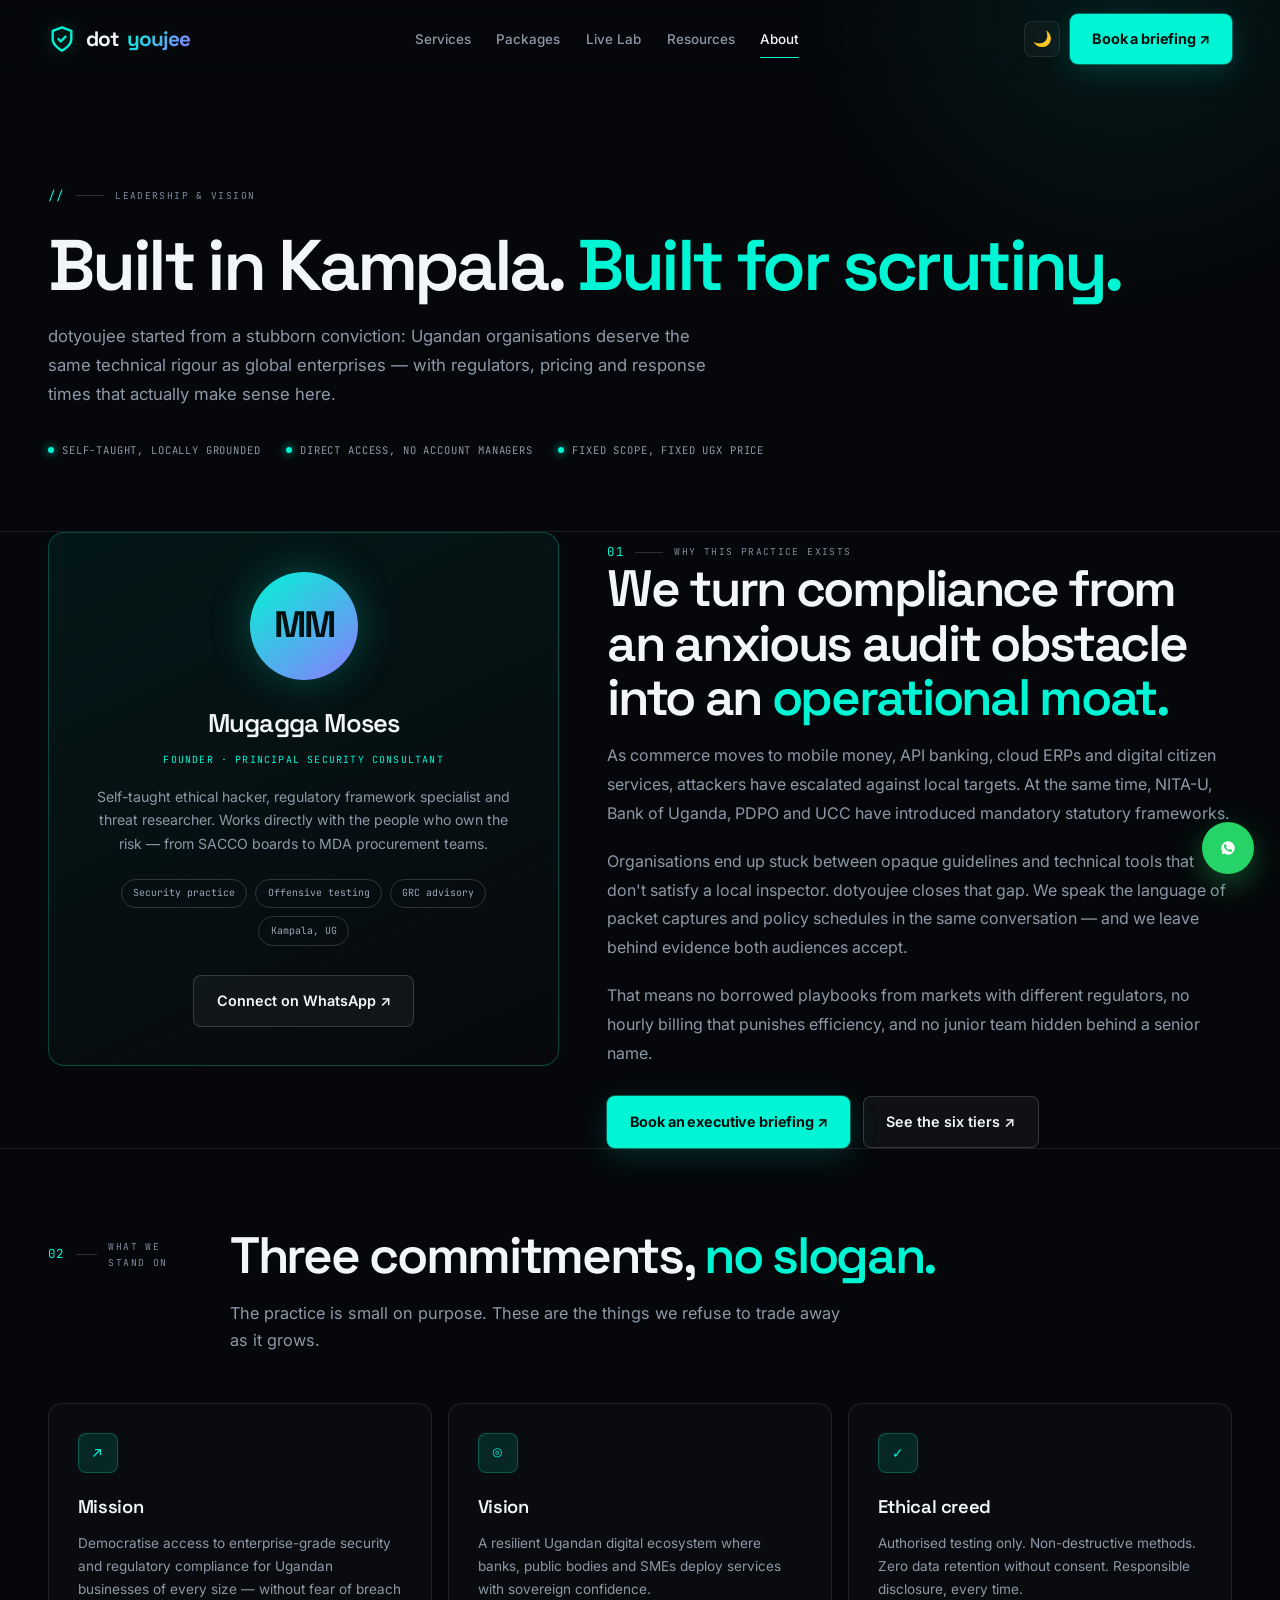
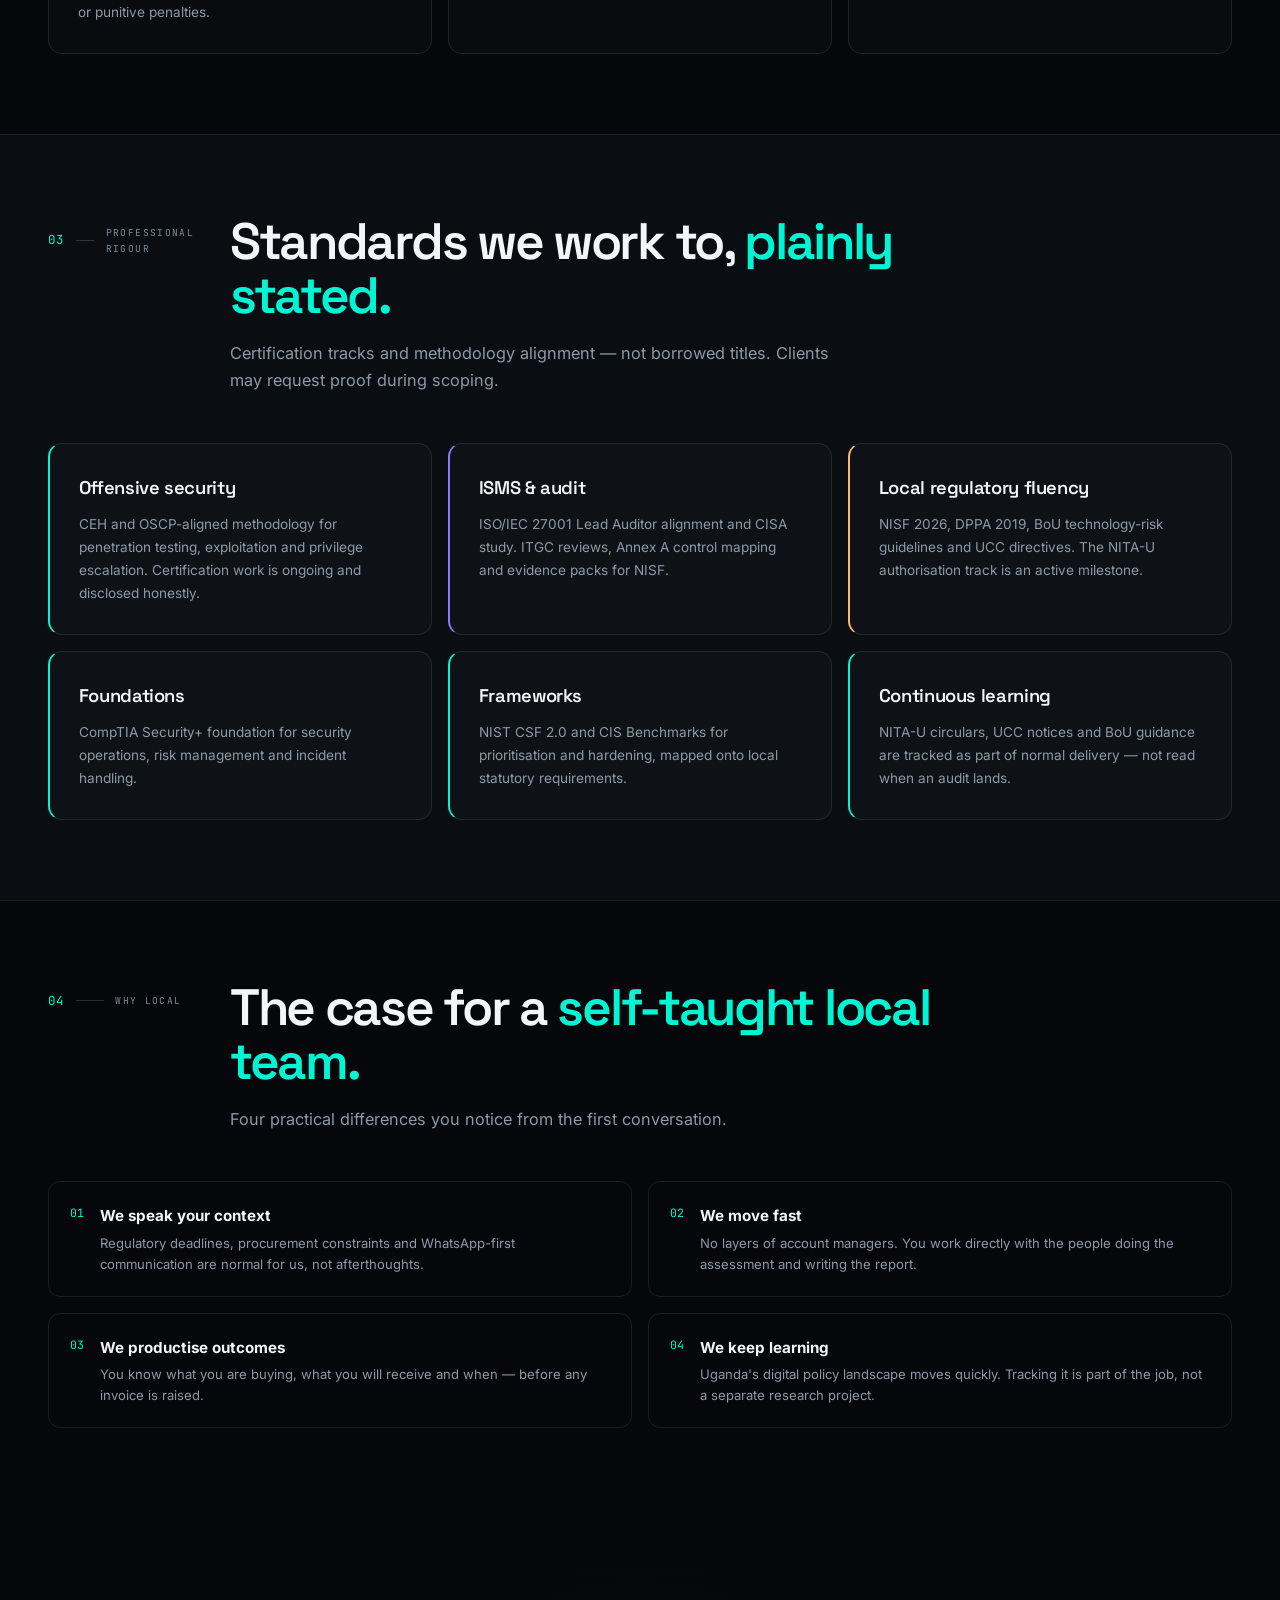
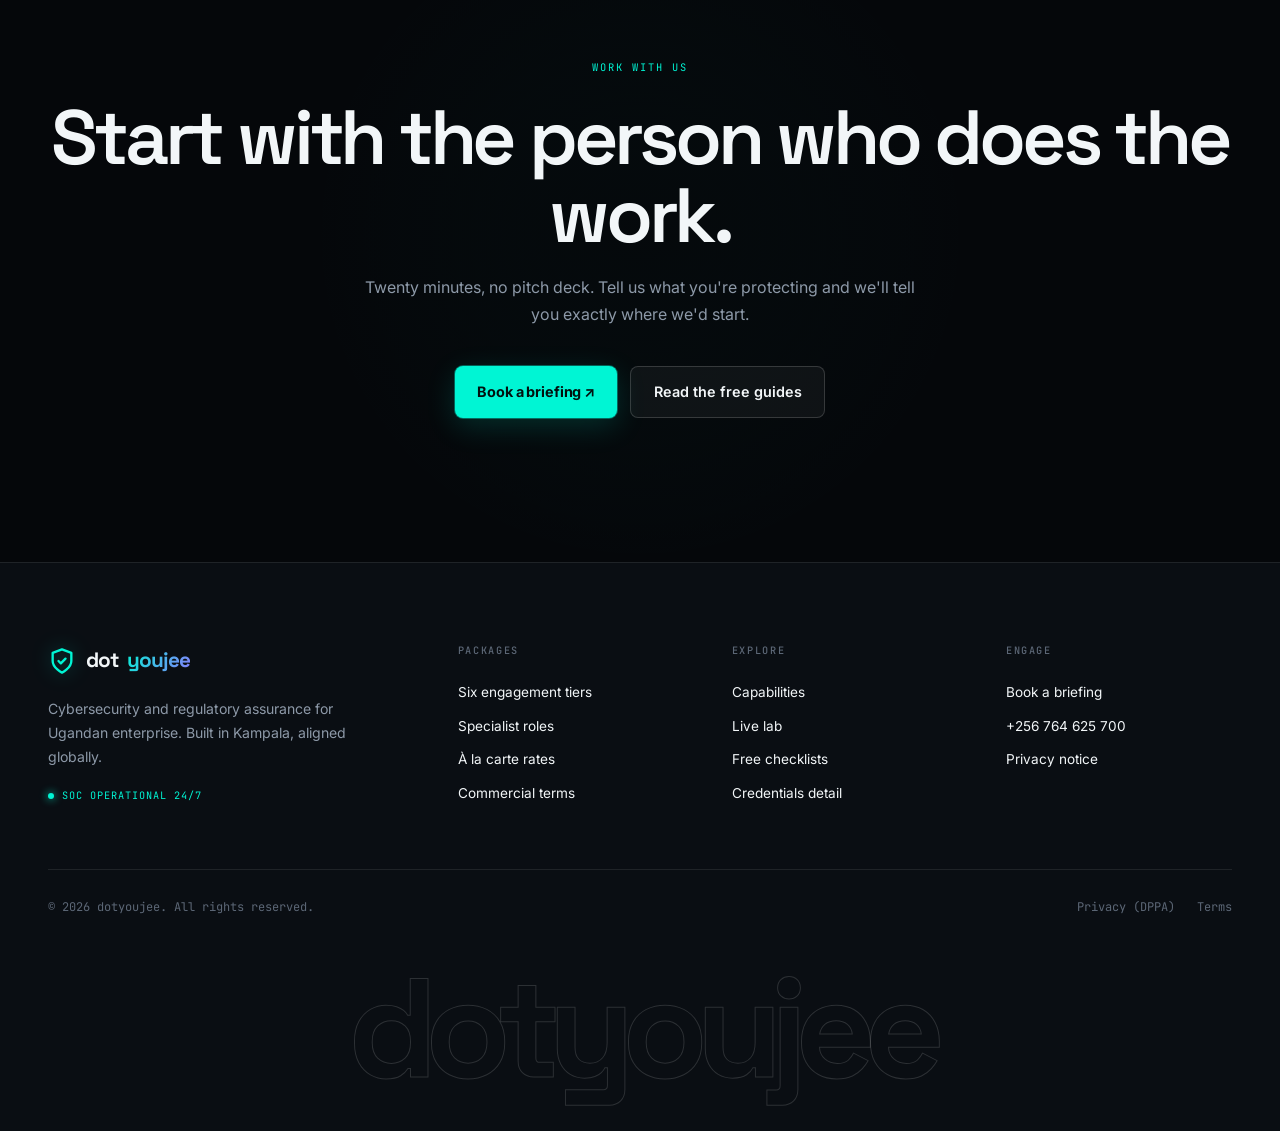
==== commit f03e0abb: "feat: rebuild booking, packages and site-wide design consistency - Replace popup/redirect booking fl" ====
--- a/about.html
+++ b/about.html
@@ -3,217 +3,178 @@
 <head>
   <meta charset="UTF-8">
   <meta name="viewport" content="width=device-width, initial-scale=1.0">
-  <title>About dotyoujee | Uganda's Premier Cyber Advisory &amp; Leadership</title>
-  <meta name="description" content="Learn about dotyoujee and founder Mugagga Moses. Our mission, certifications, ethical hacking creed, and vision for resilient Ugandan digital infrastructure.">
+  <link rel="icon" href="data:image/svg+xml,%3Csvg xmlns='http://www.w3.org/2000/svg' viewBox='0 0 32 32'%3E%3Crect width='32' height='32' rx='7' fill='%2305070a'/%3E%3Cpath d='M16 27s8-4 8-11V6l-8-3-8 3v10c0 7 8 11 8 11z' fill='none' stroke='%2300f5d4' stroke-width='2'/%3E%3C/svg%3E">
+  <title>About dotyoujee | Kampala Cyber Assurance</title>
+  <meta name="description" content="Meet Mugagga Moses and the dotyoujee practice: Kampala-born cybersecurity, regulatory fluency and a refusal to sell theatre.">
   <link rel="stylesheet" href="style.css">
+  <link rel="stylesheet" href="assets/home.css">
+  <link rel="stylesheet" href="assets/commerce.css">
 </head>
-<body>
-  <canvas id="cyber-canvas" aria-hidden="true"></canvas>
+<body class="home about-page">
 
-  <div class="main-content">
-    <header class="site-header">
-      <div class="container nav-wrapper">
-        <a href="index.html" class="brand-logo">
-          <svg class="brand-icon" viewBox="0 0 24 24" fill="none" stroke="currentColor" stroke-width="2">
-            <path stroke-linecap="round" stroke-linejoin="round" d="M12 22s8-4 8-10V5l-8-3-8 3v7c0 6 8 10 8 10z" />
-            <path stroke-linecap="round" stroke-linejoin="round" d="M9 12l2 2 4-4" />
-          </svg>
-          dot<span class="accent">youjee</span>
-          <span class="soc-status-badge">
-            <span class="pulse-dot"></span> Kampala SOC Active
-          </span>
-        </a>
+  <div class="scroll-progress" id="scroll-progress" aria-hidden="true"></div>
 
-        <ul class="nav-menu" id="nav-menu">
-          <li><a href="index.html" class="nav-link">Home</a></li>
-          <li><a href="services.html" class="nav-link">Services</a></li>
-          <li><a href="index.html#instant-scan" class="nav-link">Instant Scan</a></li>
-          <li><a href="pricing.html" class="nav-link">Pricing</a></li>
-          <li><a href="dashboard.html" class="nav-link">Threat Intel</a></li>
-          <li><a href="resources.html" class="nav-link">Resources</a></li>
-          <li><a href="about.html" class="nav-link active">About</a></li>
-          <li><a href="contact.html" class="nav-link">Contact</a></li>
-        </ul>
+  <header class="site-header" id="site-header">
+    <div class="container nav-wrapper">
+      <a href="index.html" class="brand-logo" aria-label="dotyoujee home">
+        <svg class="brand-icon" viewBox="0 0 24 24" fill="none" stroke="currentColor" stroke-width="2" aria-hidden="true"><path stroke-linecap="round" stroke-linejoin="round" d="M12 22s8-4 8-10V5l-8-3-8 3v7c0 6 8 10 8 10z"/><path stroke-linecap="round" stroke-linejoin="round" d="M9 12l2 2 4-4"/></svg>
+        dot<span class="accent">youjee</span>
+      </a>
+      <nav class="nav-menu" id="nav-menu" aria-label="Primary navigation">
+        <a href="index.html#services" class="nav-link">Services</a>
+        <a href="pricing.html" class="nav-link">Packages</a>
+        <a href="index.html#lab" class="nav-link">Live Lab</a>
+        <a href="resources.html" class="nav-link">Resources</a>
+        <a href="about.html" class="nav-link active">About</a>
+      </nav>
+      <div class="nav-actions">
+        <button id="theme-toggle" class="btn-icon" aria-label="Toggle theme" title="Toggle theme">🌙</button>
+        <a href="contact.html" class="btn-primary btn-sm magnetic">Book a briefing ↗</a>
+        <button id="mobile-toggle" class="mobile-toggle" aria-label="Toggle navigation menu" aria-expanded="false">
+          <svg width="24" height="24" fill="none" stroke="currentColor" viewBox="0 0 24 24" aria-hidden="true"><path stroke-linecap="round" stroke-linejoin="round" stroke-width="2" d="M4 6h16M4 12h16M4 18h16"/></svg>
+        </button>
+      </div>
+    </div>
+  </header>
 
-        <div class="nav-actions">
-          <button id="theme-toggle" class="btn-icon" aria-label="Toggle theme">🌙</button>
-          <a href="contact.html" class="btn-primary">Get a Quote</a>
-          <button id="mobile-toggle" class="mobile-toggle" aria-label="Toggle navigation menu">
-            <svg width="24" height="24" fill="none" stroke="currentColor" viewBox="0 0 24 24">
-              <path stroke-linecap="round" stroke-linejoin="round" stroke-width="2" d="M4 6h16M4 12h16M4 18h16"/>
-            </svg>
-          </button>
+  <main>
+    <section class="book-hero">
+      <div class="container book-hero-inner">
+        <div class="section-index"><span>//</span><i></i><small>Leadership &amp; vision</small></div>
+        <h1>Built in Kampala. <span class="accent-text">Built for scrutiny.</span></h1>
+        <p>dotyoujee started from a stubborn conviction: Ugandan organisations deserve the same technical rigour as global enterprises — with regulators, pricing and response times that actually make sense here.</p>
+        <div class="book-promise">
+          <span><i></i> Self-taught, locally grounded</span>
+          <span><i></i> Direct access, no account managers</span>
+          <span><i></i> Fixed scope, fixed UGX price</span>
         </div>
       </div>
-    </header>
+    </section>
 
-    <main class="container" style="padding-top: 3.5rem; padding-bottom: 5rem;">
-      <div class="section-header">
-        <span class="section-tag">Leadership &amp; Vision</span>
-        <h1 class="section-title">Defending Uganda’s Digital Sovereign Infrastructure</h1>
-        <p class="section-description">
-          Founded in Kampala by self-taught cybersecurity expert Mugagga Moses, dotyoujee was born from a fundamental conviction: African organizations deserve tier-1 technical defense and regulatory clarity without predatory foreign consulting overhead.
-        </p>
-      </div>
-
-      <!-- Founder & Mission Card -->
-      <div style="display: grid; grid-template-columns: 1fr 1.3fr; gap: 3rem; align-items: center; background: var(--bg-card); border: 1px solid var(--border-subtle); border-radius: var(--radius-lg); padding: 3rem; margin-bottom: 4rem;">
-        <div>
-          <div style="background: linear-gradient(135deg, rgba(0, 240, 255, 0.1), rgba(59, 130, 246, 0.15)); border: 1px solid rgba(0, 240, 255, 0.25); border-radius: var(--radius-lg); padding: 2.5rem; text-align: center;">
-            <div style="width: 100px; height: 100px; border-radius: 50%; background: linear-gradient(135deg, var(--accent-cyan), var(--accent-blue)); color: #030712; display: inline-flex; align-items: center; justify-content: center; font-size: 2.5rem; font-weight: 900; margin-bottom: 1.25rem;">
-              MM
-            </div>
-            <h2 style="font-size: 1.5rem; color: var(--text-main); font-weight: 800; margin-bottom: 0.25rem;">Mugagga Moses</h2>
-            <p style="font-size: 0.88rem; color: var(--accent-cyan); font-weight: 700; text-transform: uppercase; letter-spacing: 0.05em; margin-bottom: 1rem;">Founder &amp; Principal Security Consultant</p>
-            <p style="font-size: 0.88rem; color: var(--text-secondary); line-height: 1.6; margin-bottom: 1.5rem;">
-              Self-taught ethical hacker, regulatory framework specialist, and threat researcher dedicated to protecting Uganda's financial and public sectors.
-            </p>
-            <div style="display: flex; justify-content: center; gap: 0.5rem; flex-wrap: wrap;">
-              <span class="card-tag">OSCP Candidate</span>
-              <span class="card-tag">CEH Aligned</span>
-              <span class="card-tag">ISO 27001</span>
-            </div>
-          </div>
+    <section class="container about-grid">
+      <div class="founder-card">
+        <div class="monogram" aria-hidden="true">MM</div>
+        <h2>Mugagga Moses</h2>
+        <span class="founder-role">Founder · Principal Security Consultant</span>
+        <p>Self-taught ethical hacker, regulatory framework specialist and threat researcher. Works directly with the people who own the risk — from SACCO boards to MDA procurement teams.</p>
+        <div class="tag-row">
+          <span>Security practice</span><span>Offensive testing</span><span>GRC advisory</span><span>Kampala, UG</span>
         </div>
-
-        <div>
-          <span class="section-tag">Our Founding Purpose</span>
-          <h3 style="font-size: 1.85rem; color: var(--text-main); font-weight: 800; margin-bottom: 1rem; line-height: 1.25;">
-            "We transform compliance from an anxious audit obstacle into an enduring operational moat."
-          </h3>
-          <p style="font-size: 1rem; color: var(--text-secondary); line-height: 1.7; margin-bottom: 1.25rem;">
-            As East Africa’s commerce moves decisively to mobile money, API banking, cloud ERPs, and digital citizen services, threat actors have escalated attacks against local targets. Meanwhile, Ugandan regulators — NITA-U, Bank of Uganda (BoU), PDPO, and UCC — have rightly introduced strict, mandatory statutory frameworks.
-          </p>
-          <p style="font-size: 1rem; color: var(--text-secondary); line-height: 1.7; margin-bottom: 1.5rem;">
-            Organizations often find themselves trapped between opaque legal guidelines and technical security tools that don't satisfy local inspectors. dotyoujee solves this permanently. We speak the exact language of technical security operations and statutory regulatory compliance.
-          </p>
-          <div style="display: flex; gap: 1rem; flex-wrap: wrap;">
-            <a href="https://wa.me/256764625700?text=Hi%20Moses%2C%20I%20would%20like%20to%20connect%20with%20you%20directly." target="_blank" rel="noopener noreferrer" class="btn-primary btn-whatsapp">
-              Connect on WhatsApp Direct
-            </a>
-            <a href="contact.html" class="btn-secondary">
-              Book Executive Briefing
-            </a>
-          </div>
+        <div class="about-actions" style="justify-content:center;">
+          <a href="https://wa.me/256764625700?text=Hi%20Moses%2C%20I%27d%20like%20to%20connect%20directly." target="_blank" rel="noopener noreferrer" class="btn-ghost magnetic">Connect on WhatsApp ↗</a>
         </div>
       </div>
 
-      <!-- Vision, Mission & Strategic Pillars -->
-      <div class="cards-grid" style="margin-bottom: 4rem;">
-        <div class="cyber-card">
-          <div class="card-icon-wrapper">
-            <svg width="24" height="24" fill="none" stroke="currentColor" viewBox="0 0 24 24"><path stroke-linecap="round" stroke-linejoin="round" stroke-width="2" d="M13 10V3L4 14h7v7l9-11h-7z"/></svg>
-          </div>
-          <h3 class="card-title">Our Mission</h3>
-          <p class="card-text">
-            To democratize access to enterprise-grade cybersecurity and regulatory compliance across Uganda, empowering businesses of all scales to operate without fear of breach or punitive statutory penalties.
-          </p>
-        </div>
-
-        <div class="cyber-card">
-          <div class="card-icon-wrapper">
-            <svg width="24" height="24" fill="none" stroke="currentColor" viewBox="0 0 24 24"><path stroke-linecap="round" stroke-linejoin="round" stroke-width="2" d="M15 12a3 3 0 11-6 0 3 3 0 016 0z"/><path stroke-linecap="round" stroke-linejoin="round" stroke-width="2" d="M2.458 12C3.732 7.943 7.523 5 12 5c4.478 0 8.268 2.943 9.542 7-1.274 4.057-5.064 7-9.542 7-4.477 0-8.268-2.943-9.542-7z"/></svg>
-          </div>
-          <h3 class="card-title">Our Vision</h3>
-          <p class="card-text">
-            A resilient, hardened, and trustworthy Ugandan digital ecosystem where financial institutions, public bodies, and SMEs deploy digital services with sovereign confidence.
-          </p>
-        </div>
-
-        <div class="cyber-card">
-          <div class="card-icon-wrapper">
-            <svg width="24" height="24" fill="none" stroke="currentColor" viewBox="0 0 24 24"><path stroke-linecap="round" stroke-linejoin="round" stroke-width="2" d="M9 12l2 2 4-4m5.618-4.016A11.955 11.955 0 0112 2.944a11.955 11.955 0 01-8.618 3.04A12.02 12.02 0 003 9c0 5.591 3.824 10.29 9 11.622 5.176-1.332 9-6.03 9-11.622 0-1.042-.133-2.052-.382-3.016z"/></svg>
-          </div>
-          <h3 class="card-title">Ethical Hacking Creed</h3>
-          <p class="card-text">
-            We adhere strictly to authorized testing, non-destructive methodologies, zero data retention without consent, and responsible disclosure protocols. We defend with honor.
-          </p>
+      <div class="about-copy">
+        <div class="section-index"><span>01</span><i></i><small>Why this practice exists</small></div>
+        <h2 class="section-title">We turn compliance from an anxious audit obstacle into an <span class="accent-text">operational moat.</span></h2>
+        <p>As commerce moves to mobile money, API banking, cloud ERPs and digital citizen services, attackers have escalated against local targets. At the same time, NITA-U, Bank of Uganda, PDPO and UCC have introduced mandatory statutory frameworks.</p>
+        <p>Organisations end up stuck between opaque guidelines and technical tools that don't satisfy a local inspector. dotyoujee closes that gap. We speak the language of packet captures and policy schedules in the same conversation — and we leave behind evidence both audiences accept.</p>
+        <p>That means no borrowed playbooks from markets with different regulators, no hourly billing that punishes efficiency, and no junior team hidden behind a senior name.</p>
+        <div class="about-actions">
+          <a href="contact.html?source=about" class="btn-primary magnetic">Book an executive briefing ↗</a>
+          <a href="pricing.html" class="btn-ghost magnetic">See the six tiers ↗</a>
         </div>
       </div>
+    </section>
 
-      <!-- Credentials & Standards Roadmap -->
-      <section style="background: var(--bg-surface); padding: 3rem; border-radius: var(--radius-lg); border: 1px solid var(--border-subtle);">
-        <div style="text-align: center; max-width: 680px; margin: 0 auto 2.5rem;">
-          <span class="section-tag">Professional Rigor</span>
-          <h2 class="section-title">Certifications &amp; Accreditations Alignment</h2>
-          <p class="section-description">Our methodologies incorporate international gold standards combined with Ugandan statutory certifications.</p>
-        </div>
-
-        <div style="display: grid; grid-template-columns: repeat(auto-fit, minmax(260px, 1fr)); gap: 1.5rem;">
-          <div style="background: var(--bg-surface-elevated); padding: 1.5rem; border-radius: 8px; border-left: 4px solid var(--accent-cyan);">
-            <h4 style="color: var(--text-main); font-size: 1.1rem; margin-bottom: 0.35rem;">ISO/IEC 27001</h4>
-            <p style="font-size: 0.85rem; color: var(--text-secondary);">Information Security Management Systems (ISMS) implementation, Annex A controls, and Lead Auditor methodologies.</p>
-          </div>
-          <div style="background: var(--bg-surface-elevated); padding: 1.5rem; border-radius: 8px; border-left: 4px solid var(--accent-blue);">
-            <h4 style="color: var(--text-main); font-size: 1.1rem; margin-bottom: 0.35rem;">OSCP &amp; CEH</h4>
-            <p style="font-size: 0.85rem; color: var(--text-secondary);">Offensive Security Certified Professional hands-on exploitation, privilege escalation, and Certified Ethical Hacker frameworks.</p>
-          </div>
-          <div style="background: var(--bg-surface-elevated); padding: 1.5rem; border-radius: 8px; border-left: 4px solid var(--accent-emerald);">
-            <h4 style="color: var(--text-main); font-size: 1.1rem; margin-bottom: 0.35rem;">NITA-U Authorization Track</h4>
-            <p style="font-size: 0.85rem; color: var(--text-secondary);">Direct alignment with the National Information Technology Authority Uganda procurement standards for government IT audits.</p>
-          </div>
-          <div style="background: var(--bg-surface-elevated); padding: 1.5rem; border-radius: 8px; border-left: 4px solid var(--accent-purple);">
-            <h4 style="color: var(--text-main); font-size: 1.1rem; margin-bottom: 0.35rem;">NIST CSF 2.0 &amp; CIS</h4>
-            <p style="font-size: 0.85rem; color: var(--text-secondary);">National Institute of Standards and Technology Cybersecurity Framework (Govern, Identify, Protect, Detect, Respond, Recover).</p>
+    <section class="about-section">
+      <div class="container">
+        <div class="section-head">
+          <div class="section-index"><span>02</span><i></i><small>What we stand on</small></div>
+          <div>
+            <h2 class="section-title">Three commitments, <span class="accent-text">no slogan.</span></h2>
+            <p class="section-lede">The practice is small on purpose. These are the things we refuse to trade away as it grows.</p>
           </div>
         </div>
-      </section>
-    </main>
+        <div class="value-grid">
+          <div class="value-card"><div class="role-icon">↗</div><h3>Mission</h3><p>Democratise access to enterprise-grade security and regulatory compliance for Ugandan businesses of every size — without fear of breach or punitive penalties.</p></div>
+          <div class="value-card"><div class="role-icon">◎</div><h3>Vision</h3><p>A resilient Ugandan digital ecosystem where banks, public bodies and SMEs deploy services with sovereign confidence.</p></div>
+          <div class="value-card"><div class="role-icon">✓</div><h3>Ethical creed</h3><p>Authorised testing only. Non-destructive methods. Zero data retention without consent. Responsible disclosure, every time.</p></div>
+        </div>
+      </div>
+    </section>
 
-    <footer class="site-footer">
-      <div class="container footer-grid">
-        <div>
-          <a href="index.html" class="brand-logo" style="margin-bottom: 0.75rem;">
-            <svg class="brand-icon" viewBox="0 0 24 24" fill="none" stroke="currentColor" stroke-width="2">
-              <path stroke-linecap="round" stroke-linejoin="round" d="M12 22s8-4 8-10V5l-8-3-8 3v7c0 6 8 10 8 10z" />
-              <path stroke-linecap="round" stroke-linejoin="round" d="M9 12l2 2 4-4" />
-            </svg>
+    <section class="about-section alt">
+      <div class="container">
+        <div class="section-head">
+          <div class="section-index"><span>03</span><i></i><small>Professional rigour</small></div>
+          <div>
+            <h2 class="section-title">Standards we work to, <span class="accent-text">plainly stated.</span></h2>
+            <p class="section-lede">Certification tracks and methodology alignment — not borrowed titles. Clients may request proof during scoping.</p>
+          </div>
+        </div>
+        <div class="cred-grid">
+          <div class="cred-card"><h4>Offensive security</h4><p>CEH and OSCP-aligned methodology for penetration testing, exploitation and privilege escalation. Certification work is ongoing and disclosed honestly.</p></div>
+          <div class="cred-card"><h4>ISMS &amp; audit</h4><p>ISO/IEC 27001 Lead Auditor alignment and CISA study. ITGC reviews, Annex A control mapping and evidence packs for NISF.</p></div>
+          <div class="cred-card"><h4>Local regulatory fluency</h4><p>NISF 2026, DPPA 2019, BoU technology-risk guidelines and UCC directives. The NITA-U authorisation track is an active milestone.</p></div>
+          <div class="cred-card"><h4>Foundations</h4><p>CompTIA Security+ foundation for security operations, risk management and incident handling.</p></div>
+          <div class="cred-card"><h4>Frameworks</h4><p>NIST CSF 2.0 and CIS Benchmarks for prioritisation and hardening, mapped onto local statutory requirements.</p></div>
+          <div class="cred-card"><h4>Continuous learning</h4><p>NITA-U circulars, UCC notices and BoU guidance are tracked as part of normal delivery — not read when an audit lands.</p></div>
+        </div>
+      </div>
+    </section>
+
+    <section class="about-section">
+      <div class="container">
+        <div class="section-head">
+          <div class="section-index"><span>04</span><i></i><small>Why local</small></div>
+          <div>
+            <h2 class="section-title">The case for a <span class="accent-text">self-taught local team.</span></h2>
+            <p class="section-lede">Four practical differences you notice from the first conversation.</p>
+          </div>
+        </div>
+        <div class="principle-list">
+          <div class="principle"><span>01</span><div><strong>We speak your context</strong><p>Regulatory deadlines, procurement constraints and WhatsApp-first communication are normal for us, not afterthoughts.</p></div></div>
+          <div class="principle"><span>02</span><div><strong>We move fast</strong><p>No layers of account managers. You work directly with the people doing the assessment and writing the report.</p></div></div>
+          <div class="principle"><span>03</span><div><strong>We productise outcomes</strong><p>You know what you are buying, what you will receive and when — before any invoice is raised.</p></div></div>
+          <div class="principle"><span>04</span><div><strong>We keep learning</strong><p>Uganda's digital policy landscape moves quickly. Tracking it is part of the job, not a separate research project.</p></div></div>
+        </div>
+      </div>
+    </section>
+
+    <section class="cta" id="cta">
+      <div class="container cta-inner">
+        <span class="cta-kicker">Work with us</span>
+        <h2>Start with the person who does the work.</h2>
+        <p>Twenty minutes, no pitch deck. Tell us what you're protecting and we'll tell you exactly where we'd start.</p>
+        <div class="cta-actions">
+          <a href="contact.html?source=about" class="btn-primary btn-lg magnetic">Book a briefing ↗</a>
+          <a href="resources.html" class="btn-ghost btn-lg magnetic">Read the free guides</a>
+        </div>
+      </div>
+    </section>
+  </main>
+
+  <footer class="site-footer">
+    <div class="container">
+      <div class="footer-top">
+        <div class="footer-brand">
+          <a href="index.html" class="brand-logo">
+            <svg class="brand-icon" viewBox="0 0 24 24" fill="none" stroke="currentColor" stroke-width="2" aria-hidden="true"><path stroke-linecap="round" stroke-linejoin="round" d="M12 22s8-4 8-10V5l-8-3-8 3v7c0 6 8 10 8 10z"/><path stroke-linecap="round" stroke-linejoin="round" d="M9 12l2 2 4-4"/></svg>
             dot<span class="accent">youjee</span>
           </a>
-          <p class="footer-brand-desc">Uganda's premier cybersecurity &amp; regulatory compliance advisory firm. Protecting digital enterprise across East Africa.</p>
+          <p>Cybersecurity and regulatory assurance for Ugandan enterprise. Built in Kampala, aligned globally.</p>
+          <span class="footer-live"><i></i> SOC operational 24/7</span>
         </div>
-        <div>
-          <h4 class="footer-column-title">Service Packs</h4>
-          <ul class="footer-links-list">
-            <li class="footer-link-item"><a href="services.html#nisf-2026">NISF 2026 Audit</a></li>
-            <li class="footer-link-item"><a href="services.html#dppa">DPPA &amp; PDPO Registration</a></li>
-            <li class="footer-link-item"><a href="services.html#vapt">Offensive VAPT Pentesting</a></li>
-            <li class="footer-link-item"><a href="services.html#bou">Bank of Uganda Guidelines</a></li>
-          </ul>
-        </div>
-        <div>
-          <h4 class="footer-column-title">Compliance Hub</h4>
-          <ul class="footer-links-list">
-            <li class="footer-link-item"><a href="resources.html">Free Checklists</a></li>
-            <li class="footer-link-item"><a href="dashboard.html">Threat Intel Radar</a></li>
-            <li class="footer-link-item"><a href="pricing.html">Rate Cards</a></li>
-            <li class="footer-link-item"><a href="contact.html">Contact Us</a></li>
-          </ul>
-        </div>
-        <div>
-          <h4 class="footer-column-title">Direct Engagement</h4>
-          <p style="font-size: 0.88rem; color: var(--text-secondary); margin-bottom: 1rem;">WhatsApp scoping call available within 2 hours:</p>
-          <a href="https://wa.me/256764625700?text=Hi%20dotyoujee%2C%20I%20am%20reviewing%20your%20about%20page." target="_blank" rel="noopener noreferrer" class="btn-primary btn-whatsapp" style="width: 100%; justify-content: center;">WhatsApp +256 764 625 700</a>
-        </div>
+        <div class="footer-col"><h4>Packages</h4><a href="pricing.html#tiers">Six engagement tiers</a><a href="pricing.html#roles">Specialist roles</a><a href="pricing.html#rates">À la carte rates</a><a href="pricing.html#terms">Commercial terms</a></div>
+        <div class="footer-col"><h4>Explore</h4><a href="index.html#services">Capabilities</a><a href="index.html#lab">Live lab</a><a href="resources.html">Free checklists</a><a href="certifications.md">Credentials detail</a></div>
+        <div class="footer-col"><h4>Engage</h4><a href="contact.html">Book a briefing</a><a href="https://wa.me/256764625700" target="_blank" rel="noopener noreferrer">+256 764 625 700</a><a href="privacy.html">Privacy notice</a></div>
       </div>
-      <div class="container footer-bottom-bar">
-        <div>&copy; 2026 dotyoujee. All rights reserved.</div>
-        <div class="footer-legal-links">
-          <a href="privacy.html">Privacy</a>
-          <a href="terms.html">Terms</a>
-          <a href="contact.html">Contact</a>
-        </div>
+      <div class="footer-bottom">
+        <span>© 2026 dotyoujee. All rights reserved.</span>
+        <div><a href="privacy.html">Privacy (DPPA)</a><a href="terms.html">Terms</a></div>
       </div>
-    </footer>
+      <div class="footer-wordmark" aria-hidden="true">dotyoujee</div>
+    </div>
+  </footer>
 
-    <div class="floating-whatsapp">
-      <span class="whatsapp-tooltip">Chat with Lead Auditor</span>
-      <a href="https://wa.me/256764625700" target="_blank" rel="noopener noreferrer" class="whatsapp-pill-btn" aria-label="WhatsApp dotyoujee">
-        <svg width="30" height="30" fill="currentColor" viewBox="0 0 24 24"><path d="M12.031 6.172c-3.181 0-5.767 2.586-5.768 5.766-.001 1.298.38 2.27 1.019 3.287l-.582 2.128 2.182-.573c.978.58 1.911.928 3.145.929 3.178 0 5.767-2.587 5.768-5.766.001-3.187-2.575-5.77-5.764-5.771zm3.392 8.244c-.144.405-.837.774-1.17.824-.299.045-.677.063-1.092-.069-.252-.08-.575-.187-.988-.365-1.739-.751-2.874-2.502-2.961-2.617-.087-.116-.708-.94-.708-1.793s.448-1.273.607-1.446c.159-.173.346-.217.462-.217l.332.007c.106.005.249-.04.39.299.144.347.491 1.2.534 1.288.043.087.072.188.014.304-.058.116-.087.188-.173.289l-.26.304c-.087.086-.177.18-.076.354.101.174.449.741.964 1.201.662.591 1.221.774 1.394.86.174.086.275.072.376-.043.101-.116.433-.506.549-.68.116-.173.231-.145.39-.086s1.011.477 1.184.564.289.13.332.203c.043.071.043.418-.101.823z"/></svg>
-      </a>
-    </div>
+  <div class="floating-whatsapp">
+    <a href="https://wa.me/256764625700?text=Hi%20dotyoujee%2C%20I%20just%20read%20your%20about%20page." target="_blank" rel="noopener noreferrer" class="whatsapp-pill-btn" aria-label="Chat with dotyoujee on WhatsApp">
+      <svg width="28" height="28" fill="currentColor" viewBox="0 0 24 24" aria-hidden="true"><path d="M12.031 6.172c-3.181 0-5.767 2.586-5.768 5.766-.001 1.298.38 2.27 1.019 3.287l-.582 2.128 2.182-.573c.978.58 1.911.928 3.145.929 3.178 0 5.767-2.587 5.768-5.766.001-3.187-2.575-5.77-5.764-5.771zm3.392 8.244c-.144.405-.837.774-1.17.824-.299.045-.677.063-1.092-.069-.252-.08-.575-.187-.988-.365-1.739-.751-2.874-2.502-2.961-2.617-.087-.116-.708-.94-.708-1.793s.448-1.273.607-1.446c.159-.173.346-.217.462-.217l.332.007c.106.005.249-.04.39.299.144.347.491 1.2.534 1.288.043.087.072.188.014.304-.058.116-.087.188-.173.289l-.26.304c-.087.086-.177.18-.076.354.101.174.449.741.964 1.201.662.591 1.221.774 1.394.86.174.086.275.072.376-.043.101-.116.433-.506.549-.68.116-.173.231-.145.39-.086s1.011.477 1.184.564.289.13.332.203c.043.071.043.418-.101.823z"/></svg>
+    </a>
   </div>
 
-  <script src="script.js"></script>
+  <script src="assets/booking.js"></script>
 </body>
 </html>
--- a/style.css
+++ b/style.css
@@ -1569,3 +1569,16 @@
     transition-duration: 0.01ms !important;
   }
 }
+
+/* Popup-free handoff banner (replaces window.open / alert flows) */
+.dj-handoff {
+  position: fixed; left: 50%; bottom: 1.5rem; transform: translateX(-50%); z-index: 3000;
+  display: flex; align-items: center; gap: 1rem; flex-wrap: wrap; max-width: calc(100vw - 2rem);
+  padding: .8rem 1rem; border-radius: 12px;
+  background: rgba(10, 14, 19, .97); border: 1px solid rgba(0, 240, 255, .35);
+  box-shadow: 0 18px 50px rgba(0,0,0,.6); backdrop-filter: blur(14px);
+  font-family: var(--font-sans); font-size: .85rem; color: var(--text-main);
+}
+.dj-handoff a { color: var(--accent-cyan); font-weight: 700; text-decoration: none; }
+.dj-handoff button { background: none; border: 0; color: var(--text-muted); font-size: 1.2rem; cursor: pointer; line-height: 1; }
+
--- a/assets/home.css
+++ b/assets/home.css
@@ -0,0 +1,489 @@
+/* ==========================================================================
+   dotyoujee / HOME — "Signal" design system
+   Loaded after style.css. Scoped to body.home so the other pages keep working.
+   ========================================================================== */
+
+@import url('https://fonts.googleapis.com/css2?family=Space+Grotesk:wght@400;500;600;700&family=Inter:wght@300;400;500;600;700&display=swap');
+
+body.home {
+  --ink: #05070a;
+  --surface: #0a0e13;
+  --surface-2: #10161e;
+  --surface-3: #161e28;
+  --text: #f2f6f8;
+  --muted: #8d99a8;
+  --faint: #5c6776;
+  --line: rgba(255, 255, 255, 0.085);
+  --line-strong: rgba(255, 255, 255, 0.16);
+  --mint: #00f5d4;
+  --mint-dim: rgba(0, 245, 212, 0.12);
+  --iris: #8b7bff;
+  --amber: #ffb86b;
+  --red: #ff6b8a;
+
+  --font-display: 'Space Grotesk', 'Plus Jakarta Sans', sans-serif;
+  --font-sans: 'Inter', 'Plus Jakarta Sans', sans-serif;
+  --font-mono: 'JetBrains Mono', ui-monospace, monospace;
+
+  background: var(--ink);
+  color: var(--text);
+  font-family: var(--font-sans);
+  -webkit-font-smoothing: antialiased;
+}
+
+body.home * { box-sizing: border-box; }
+body.home a { color: inherit; text-decoration: none; }
+body.home button, body.home input { font: inherit; }
+body.home ::selection { background: var(--mint); color: var(--ink); }
+
+/* ---------- Shared primitives ---------- */
+body.home .container { max-width: 1280px; padding: 0 clamp(1.25rem, 4vw, 3rem); }
+body.home .sr-only { position: absolute; width: 1px; height: 1px; overflow: hidden; clip: rect(0,0,0,0); white-space: nowrap; }
+
+.btn-primary, body.home .btn-primary {
+  display: inline-flex; align-items: center; justify-content: center; gap: .6rem;
+  padding: .85rem 1.4rem; border: 0; border-radius: 8px;
+  background: var(--mint); color: #02110f !important;
+  font-family: var(--font-sans); font-size: .9rem; font-weight: 700; letter-spacing: -.01em;
+  cursor: pointer; text-decoration: none; white-space: nowrap;
+  box-shadow: 0 0 0 1px rgba(0,245,212,.35), 0 8px 30px rgba(0,245,212,.16);
+  transition: background .25s, box-shadow .25s, transform .25s;
+}
+.btn-primary:hover, body.home .btn-primary:hover {
+  background: #5effe4; box-shadow: 0 0 0 1px rgba(0,245,212,.6), 0 12px 40px rgba(0,245,212,.28);
+  transform: translateY(-2px); color: #02110f !important;
+}
+.btn-primary:disabled { opacity: .55; cursor: wait; transform: none; }
+.btn-primary.btn-sm { padding: .6rem 1rem; font-size: .82rem; }
+.btn-primary.btn-lg { padding: 1.05rem 1.8rem; font-size: 1rem; }
+
+.btn-ghost, body.home .btn-ghost {
+  display: inline-flex; align-items: center; justify-content: center; gap: .6rem;
+  padding: .82rem 1.4rem; border: 1px solid var(--line-strong); border-radius: 8px;
+  background: rgba(255,255,255,.045); color: var(--text);
+  font-size: .9rem; font-weight: 600; text-decoration: none; white-space: nowrap;
+  transition: border-color .25s, background .25s, transform .25s;
+}
+.btn-ghost:hover { border-color: var(--mint); background: var(--mint-dim); transform: translateY(-2px); }
+.btn-ghost.btn-lg { padding: 1rem 1.75rem; font-size: 1rem; }
+
+.text-link { display: inline-flex; align-items: center; gap: .4rem; color: var(--mint); font-size: .86rem; font-weight: 700; transition: gap .2s; }
+.text-link:hover { gap: .75rem; }
+
+.accent-text { color: var(--mint); }
+.mono, code, pre { font-family: var(--font-mono); }
+
+/* Section scaffolding */
+.section, body.home .section-wrapper { padding: 8rem 0; }
+.section-head { display: grid; grid-template-columns: 150px 1fr; gap: 2rem; max-width: 1000px; margin-bottom: 4rem; align-items: start; }
+.section-index { display: flex; align-items: center; gap: .7rem; font-family: var(--font-mono); font-size: .72rem; color: var(--faint); text-transform: uppercase; letter-spacing: .12em; padding-top: .6rem; }
+.section-index span { color: var(--mint); font-size: .78rem; }
+.section-index i { width: 28px; height: 1px; background: var(--line-strong); }
+body.home .section-title {
+  font-family: var(--font-display); font-size: clamp(2rem, 4vw, 3.5rem); line-height: 1.06;
+  letter-spacing: -.045em; font-weight: 600; margin: 0 0 1rem; color: var(--text);
+}
+.section-lede { font-size: 1.02rem; line-height: 1.7; color: var(--muted); max-width: 620px; }
+body.home .section-tag, body.home .regulators-heading { color: var(--mint); }
+
+/* Scroll progress */
+.scroll-progress { position: fixed; top: 0; left: 0; height: 2px; width: 0%; z-index: 2000; background: linear-gradient(90deg, var(--mint), var(--iris)); box-shadow: 0 0 12px var(--mint); pointer-events: none; }
+
+/* Cursor followers */
+.cursor-dot, .cursor-ring { position: fixed; top: 0; left: 0; z-index: 3000; pointer-events: none; border-radius: 50%; display: none; }
+.cursor-dot { width: 5px; height: 5px; background: var(--mint); box-shadow: 0 0 8px var(--mint); }
+.cursor-ring { width: 30px; height: 30px; border: 1px solid rgba(0,245,212,.5); transition: width .25s, height .25s, border-color .25s; }
+.cursor-ring.is-hover { width: 52px; height: 52px; border-color: var(--mint); }
+@media (hover: hover) and (pointer: fine) { body.home .cursor-dot, body.home .cursor-ring { display: block; } }
+
+/* Section rail */
+.section-dots { position: fixed; right: 1.4rem; top: 50%; transform: translateY(-50%); z-index: 850; display: flex; flex-direction: column; gap: .85rem; align-items: center; }
+.section-dots a { display: grid; place-items: center; width: 22px; height: 14px; }
+.section-dots span { width: 5px; height: 5px; border-radius: 50%; background: var(--faint); transition: all .3s; }
+.section-dots a:hover span { background: var(--mint); transform: scale(1.4); }
+.section-dots a.active span { height: 16px; width: 3px; border-radius: 3px; background: var(--mint); box-shadow: 0 0 10px var(--mint); }
+html[data-theme="light"] .section-dots a.active span { background: var(--mint); }
+@media (max-width: 1100px) { .section-dots { display: none; } }
+
+/* Kinetic scroll text */
+.scroll-word { background: linear-gradient(90deg, var(--mint) var(--fill, 0%), rgba(255,255,255,.16) var(--fill, 0%)); -webkit-background-clip: text; background-clip: text; -webkit-text-fill-color: transparent; color: transparent; }
+html[data-theme="light"] .scroll-word { background-image: linear-gradient(90deg, var(--mint) var(--fill, 0%), rgba(10,17,24,.2) var(--fill, 0%)); }
+
+/* ---------- Header ---------- */
+body.home .site-header {
+  position: fixed; top: 0; left: 0; width: 100%; z-index: 1000;
+  background: transparent; border-bottom: 1px solid transparent;
+  transition: background .35s, border-color .35s, backdrop-filter .35s;
+}
+body.home .site-header.scrolled {
+  background: rgba(5,7,10,.82); border-bottom-color: var(--line);
+  backdrop-filter: blur(18px) saturate(140%); -webkit-backdrop-filter: blur(18px) saturate(140%);
+}
+body.home .nav-wrapper { height: 78px; display: flex; align-items: center; justify-content: space-between; gap: 1rem; }
+body.home .brand-logo { font-family: var(--font-display); font-size: 1.3rem; font-weight: 700; letter-spacing: -.05em; gap: .6rem; }
+body.home .brand-icon { width: 28px; height: 28px; color: var(--mint); filter: drop-shadow(0 0 10px rgba(0,245,212,.35)); }
+body.home .brand-logo span.accent { background: linear-gradient(120deg, var(--mint), var(--iris)); -webkit-background-clip: text; background-clip: text; -webkit-text-fill-color: transparent; }
+body.home .nav-menu { display: flex; align-items: center; gap: clamp(.9rem, 2vw, 1.9rem); list-style: none; }
+body.home .nav-link { position: relative; font-size: .84rem; font-weight: 500; color: var(--muted); padding: .4rem 0; transition: color .2s; }
+body.home .nav-link:hover, body.home .nav-link.active { color: var(--text); }
+body.home .nav-link::after { content: ''; position: absolute; left: 0; bottom: -2px; width: 0; height: 1px; background: var(--mint); transition: width .3s; }
+body.home .nav-link.active::after, body.home .nav-link:hover::after { width: 100%; }
+body.home .nav-actions { display: flex; align-items: center; gap: .6rem; }
+.soc-live { display: flex; align-items: center; gap: .45rem; font-family: var(--font-mono); font-size: .62rem; letter-spacing: .1em; color: var(--muted); white-space: nowrap; }
+body.home .pulse-dot { width: 6px; height: 6px; border-radius: 50%; background: var(--mint); box-shadow: 0 0 0 0 rgba(0,245,212,.6); animation: pulse-ring 2s infinite; }
+body.home .btn-icon {
+  width: 36px; height: 36px; border-radius: 8px; border: 1px solid var(--line);
+  background: rgba(255,255,255,.03); color: var(--text); display: grid; place-items: center;
+  font-size: .95rem; transition: border-color .2s, background .2s;
+}
+body.home .btn-icon:hover { border-color: var(--mint); background: var(--mint-dim); }
+body.home .mobile-toggle { display: none; background: none; border: 0; color: var(--text); cursor: pointer; padding: .35rem; }
+
+/* ---------- Hero ---------- */
+.hero { position: relative; min-height: 100svh; display: flex; align-items: center; overflow: hidden; padding: 8rem 0 5rem; background: transparent; }
+html[data-theme="light"] .hero { background: transparent; color: #f2f6f8; }
+.hero-grid-bg { position: absolute; inset: 0; z-index: 0; pointer-events: none; opacity: .3;
+  background-image: linear-gradient(rgba(255,255,255,.045) 1px, transparent 1px), linear-gradient(90deg, rgba(255,255,255,.045) 1px, transparent 1px);
+  background-size: 72px 72px;
+  mask-image: radial-gradient(ellipse 70% 65% at 65% 45%, #000 10%, transparent 80%);
+  -webkit-mask-image: radial-gradient(ellipse 70% 65% at 65% 45%, #000 10%, transparent 80%);
+}
+.hero-glow { position: absolute; border-radius: 50%; filter: blur(90px); pointer-events: none; z-index: 0; }
+.hero-glow-a { width: 46vw; height: 46vw; right: -6vw; top: 2%; background: rgba(0,245,212,.08); }
+.hero-glow-b { width: 34vw; height: 34vw; right: 18vw; bottom: -12vw; background: rgba(139,123,255,.09); }
+.stage { position: fixed; inset: 0; z-index: 0; pointer-events: none; }
+body.home main, body.home .site-footer { position: relative; z-index: 1; }
+.stage canvas { display: block; width: 100%; height: 100%; opacity: 0; transition: opacity 1.4s ease .15s; }
+.stage.ready canvas { opacity: 1; }
+.stage-fallback { position: absolute; inset: 0; opacity: 0; transition: opacity .8s; background: radial-gradient(circle at 68% 48%, rgba(0,245,212,.18), transparent 34%); }
+body.no-webgl .stage-fallback { opacity: 1; }
+
+.hero-inner { position: relative; z-index: 2; width: 100%; }
+.hero-inner::before { content: ''; position: absolute; inset: -8rem -4rem -6rem -4rem; z-index: 0; pointer-events: none; background: linear-gradient(90deg, rgba(5,7,10,.96) 0%, rgba(5,7,10,.8) 30%, rgba(5,7,10,.28) 55%, transparent 74%); }
+.hero-copy { max-width: 660px; position: relative; z-index: 3; }
+.eyebrow { display: inline-flex; align-items: center; gap: .7rem; font-family: var(--font-mono); font-size: .68rem; letter-spacing: .16em; text-transform: uppercase; color: var(--mint); margin-bottom: 1.7rem; }
+.eyebrow-line { width: 26px; height: 1px; background: var(--mint); }
+.hero-title {
+  font-family: var(--font-display); font-weight: 600; font-size: clamp(3rem, 6.1vw, 5.5rem);
+  line-height: .99; letter-spacing: -.055em; margin: 0 0 1.6rem; color: var(--text);
+}
+.hero-title em, .hero-title .word em {
+  font-style: normal; display: inline-block;
+  background: linear-gradient(100deg, var(--mint) 5%, #55ffe9 40%, var(--iris) 95%);
+  -webkit-background-clip: text; background-clip: text; -webkit-text-fill-color: transparent;
+}
+.hero-title .word { display: inline-block; overflow: hidden; vertical-align: bottom; padding-bottom: .1em; margin-bottom: -.1em; }
+.hero-title .word-inner { display: inline-block; transform: translateY(115%); opacity: 0; animation: word-in .9s cubic-bezier(.16,1,.3,1) forwards; animation-delay: calc(var(--i, 0) * 55ms + 180ms); }
+@keyframes word-in { to { transform: translateY(0); opacity: 1; } }
+.hero-lede { font-size: clamp(1rem, 1.35vw, 1.1rem); line-height: 1.75; color: var(--muted); max-width: 560px; margin-bottom: 2.2rem; }
+.hero-actions { display: flex; flex-wrap: wrap; gap: .8rem; margin-bottom: 3.2rem; }
+.hero-stats { display: flex; flex-wrap: wrap; gap: clamp(1.5rem, 4vw, 3.2rem); padding-top: 1.6rem; border-top: 1px solid var(--line); max-width: 560px; }
+.stat strong { display: block; font-family: var(--font-display); font-size: 1.8rem; font-weight: 600; letter-spacing: -.04em; color: var(--text); }
+.stat span { display: block; font-family: var(--font-mono); font-size: .64rem; text-transform: uppercase; letter-spacing: .1em; color: var(--faint); margin-top: .2rem; }
+
+/* HUD telemetry cards floating over the globe */
+.hud { position: absolute; z-index: 4; border: 1px solid var(--line-strong); border-radius: 10px; background: rgba(8,12,17,.72); backdrop-filter: blur(14px); -webkit-backdrop-filter: blur(14px); padding: .8rem 1rem; box-shadow: 0 16px 40px rgba(0,0,0,.5); will-change: translate; }
+.hud small { display: block; font-family: var(--font-mono); font-size: .56rem; letter-spacing: .14em; color: var(--faint); margin-bottom: .2rem; }
+.hud strong { font-family: var(--font-mono); font-size: .74rem; font-weight: 500; color: var(--text); white-space: nowrap; }
+.hud-top { top: 16%; right: 2%; display: flex; align-items: center; gap: .6rem; }
+.hud-top small { margin: 0 0 .15rem; }
+.hud-dot { width: 7px; height: 7px; border-radius: 50%; background: var(--mint); box-shadow: 0 0 12px var(--mint); }
+.hud-left { top: 46%; right: 0; min-width: 175px; }
+.hud-bar { height: 2px; background: rgba(255,255,255,.1); border-radius: 2px; margin-top: .6rem; overflow: hidden; }
+.hud-bar span { display: block; height: 100%; background: var(--mint); box-shadow: 0 0 8px var(--mint); }
+.hud-bottom { bottom: 13%; right: 12%; }
+.hud-bottom strong { color: var(--mint); font-size: .7rem; }
+
+.scroll-cue { position: absolute; bottom: 1.8rem; left: 50%; transform: translateX(-50%); z-index: 5; display: flex; flex-direction: column; align-items: center; gap: .5rem; font-family: var(--font-mono); font-size: .58rem; letter-spacing: .18em; text-transform: uppercase; color: var(--faint); }
+.scroll-cue i { display: block; width: 1px; height: 34px; background: linear-gradient(var(--mint), transparent); animation: cue 2s ease-in-out infinite; }
+@keyframes cue { 0%,100% { opacity: .3; transform: scaleY(.5); } 50% { opacity: 1; transform: scaleY(1); } }
+
+/* ---------- Marquee ---------- */
+.marquee { position: relative; z-index: 3; overflow: hidden; border-top: 1px solid var(--line); border-bottom: 1px solid var(--line); background: var(--surface); padding: 1.1rem 0; }
+.marquee-track { display: flex; width: max-content; animation: marquee 32s linear infinite; }
+.marquee-track span { font-family: var(--font-mono); font-size: .72rem; letter-spacing: .18em; color: var(--muted); white-space: nowrap; padding-right: 2rem; }
+.marquee-track b { color: var(--mint); padding: 0 1.6rem; font-weight: 400; }
+@keyframes marquee { to { transform: translateX(-50%); } }
+
+/* ---------- Mandate ---------- */
+.mandate { background: var(--ink); border-bottom: 1px solid var(--line); }
+.mandate-grid { display: grid; grid-template-columns: 150px 1fr; gap: 2rem; }
+.statement { font-family: var(--font-display); font-size: clamp(1.75rem, 3.6vw, 3.3rem); line-height: 1.22; letter-spacing: -.04em; font-weight: 500; max-width: 980px; margin: 0; }
+.mandate-foot { display: grid; grid-template-columns: 1fr auto; gap: 3rem; align-items: end; margin-top: 3rem; padding-top: 2rem; border-top: 1px solid var(--line); }
+.mandate-foot p { color: var(--muted); line-height: 1.8; max-width: 700px; }
+
+/* ---------- Regulators ---------- */
+.regulators { padding: 3.5rem 0; background: var(--surface); border-bottom: 1px solid var(--line); }
+.regulators-label { text-align: center; font-family: var(--font-mono); font-size: .64rem; text-transform: uppercase; letter-spacing: .18em; color: var(--faint); margin-bottom: 1.8rem; }
+.regulators-row { display: flex; flex-wrap: wrap; justify-content: center; gap: .7rem; }
+.reg-pill { display: flex; align-items: center; gap: .65rem; border: 1px solid var(--line); border-radius: 100px; padding: .55rem 1.05rem .55rem .55rem; background: rgba(255,255,255,.02); font-size: .82rem; font-weight: 600; transition: border-color .25s, transform .25s; }
+.reg-pill:hover { border-color: var(--mint); transform: translateY(-2px); }
+.reg-pill small { font-family: var(--font-mono); font-size: .62rem; color: var(--faint); font-weight: 400; }
+.reg-mark { display: grid; place-items: center; width: 26px; height: 26px; border-radius: 50%; background: var(--mint-dim); border: 1px solid rgba(0,245,212,.25); color: var(--mint); font-family: var(--font-mono); font-size: .7rem; }
+
+/* ---------- Services bento ---------- */
+.services { background: var(--ink); }
+.bento { display: grid; grid-template-columns: repeat(3, 1fr); gap: 1rem; }
+.bento-card { position: relative; display: flex; flex-direction: column; min-height: 310px; padding: 2rem; border: 1px solid var(--line); border-radius: 14px; background: linear-gradient(155deg, rgba(255,255,255,.035), rgba(255,255,255,.008)); overflow: hidden; transition: border-color .35s, transform .35s, background .35s; }
+.bento-card::after { content: ''; position: absolute; inset: 0; opacity: 0; transition: opacity .35s; pointer-events: none; background: radial-gradient(600px circle at var(--mx, 50%) var(--my, 0%), rgba(0,245,212,.10), transparent 45%); }
+.bento-card:hover { border-color: rgba(0,245,212,.4); transform: translateY(-5px); }
+.bento-card:hover::after { opacity: 1; }
+.bento-wide { grid-column: span 2; }
+.bento-num { position: absolute; top: 1.5rem; right: 1.7rem; font-family: var(--font-mono); font-size: .65rem; color: var(--faint); }
+.bento-icon { width: 46px; height: 46px; border-radius: 10px; border: 1px solid rgba(0,245,212,.25); background: var(--mint-dim); color: var(--mint); display: grid; place-items: center; margin-bottom: 2.4rem; }
+.bento-icon svg { width: 22px; height: 22px; }
+.bento-card h3 { font-family: var(--font-display); font-size: 1.45rem; font-weight: 600; letter-spacing: -.03em; margin: 0 0 .7rem; }
+.bento-card p { color: var(--muted); font-size: .9rem; line-height: 1.7; max-width: 460px; margin-bottom: 1.6rem; }
+.bento-tag { margin-top: auto; font-family: var(--font-mono); font-size: .62rem; letter-spacing: .08em; text-transform: uppercase; color: var(--faint); }
+.bento-arrow { position: absolute; bottom: 1.7rem; right: 1.8rem; color: var(--mint); font-size: 1.1rem; transition: transform .3s; }
+.bento-card:hover .bento-arrow { transform: translate(4px,-4px); }
+
+/* ---------- Lab ---------- */
+.lab { background: var(--surface); border-top: 1px solid var(--line); border-bottom: 1px solid var(--line); }
+.lab-shell { border: 1px solid var(--line-strong); border-radius: 16px; background: rgba(5,7,10,.75); overflow: hidden; box-shadow: 0 40px 90px rgba(0,0,0,.45); }
+.lab-tabs { display: flex; align-items: center; gap: 0; border-bottom: 1px solid var(--line); background: rgba(255,255,255,.015); flex-wrap: wrap; }
+.lab-tab { background: none; border: 0; border-right: 1px solid var(--line); padding: 1.1rem 1.5rem; color: var(--muted); font-family: var(--font-mono); font-size: .72rem; letter-spacing: .04em; cursor: pointer; transition: color .2s, background .2s; }
+.lab-tab:hover { color: var(--text); }
+.lab-tab.active { color: var(--mint); background: rgba(0,245,212,.05); box-shadow: inset 0 -2px var(--mint); }
+.lab-status { margin-left: auto; display: flex; align-items: center; gap: .45rem; padding: 0 1.5rem; font-family: var(--font-mono); font-size: .62rem; color: var(--faint); letter-spacing: .1em; text-transform: uppercase; }
+.lab-status i { width: 6px; height: 6px; border-radius: 50%; background: var(--mint); box-shadow: 0 0 8px var(--mint); }
+.lab-panel { padding: 2.2rem; }
+.lab-panel[hidden] { display: none; }
+.lab-toolbar { display: flex; gap: .7rem; flex-wrap: wrap; }
+.input-wrap { position: relative; flex: 1; min-width: 240px; display: flex; align-items: center; border: 1px solid var(--line-strong); border-radius: 8px; background: #05080c; transition: border-color .2s, box-shadow .2s; }
+.input-wrap:focus-within { border-color: var(--mint); box-shadow: 0 0 0 3px rgba(0,245,212,.09); }
+.input-prefix { padding-left: 1rem; color: var(--mint); font-size: .95rem; }
+body.home .scanner-url-input { border: 0; background: transparent; box-shadow: none !important; padding: .9rem .9rem .9rem .5rem; flex: 1; min-width: 0; color: var(--text); }
+.preset-targets { display: flex; align-items: center; flex-wrap: wrap; gap: .5rem; margin: 1.2rem 0 1.6rem; font-family: var(--font-mono); font-size: .66rem; color: var(--faint); }
+body.home .preset-chip { font-family: var(--font-mono); font-size: .66rem; padding: .35rem .7rem; border-radius: 100px; background: rgba(255,255,255,.03); border: 1px solid var(--line); color: var(--muted); cursor: pointer; transition: all .2s; }
+body.home .preset-chip:hover { border-color: var(--mint); color: var(--mint); }
+body.home .scan-progress-bar { display: none; height: 3px; width: 100%; background: rgba(255,255,255,.07); border-radius: 3px; overflow: hidden; margin: 0 0 1.3rem; }
+body.home .scan-progress-fill { height: 100%; width: 0; background: linear-gradient(90deg, var(--mint), var(--iris)); transition: width .35s ease; box-shadow: 0 0 12px var(--mint); }
+.terminal { border: 1px solid var(--line); border-radius: 10px; overflow: hidden; background: #04070a; }
+.terminal-top { display: flex; align-items: center; gap: 1rem; padding: .6rem .9rem; border-bottom: 1px solid var(--line); background: rgba(255,255,255,.02); font-size: .62rem; color: var(--faint); }
+.terminal-dots { display: flex; gap: 5px; }
+.terminal-dots i { width: 7px; height: 7px; border-radius: 50%; background: var(--faint); }
+.terminal-dots i:first-child { background: var(--red); }
+.terminal-dots i:nth-child(2) { background: var(--amber); }
+.terminal-dots i:last-child { background: var(--mint); }
+.terminal-live { margin-left: auto; color: var(--mint); letter-spacing: .12em; }
+body.home .terminal-body { padding: 1.2rem; font-size: .76rem; line-height: 1.85; max-height: 190px; overflow-y: auto; }
+body.home .terminal-line { margin-bottom: .15rem; word-break: break-word; }
+body.home .terminal-prompt { color: var(--mint); }
+body.home .terminal-highlight { color: var(--mint); }
+body.home .terminal-warn { color: var(--amber); }
+body.home .terminal-danger { color: var(--red); }
+body.home .terminal-dim { color: var(--faint); }
+body.home .scan-results-panel { display: none; margin-top: 1.8rem; }
+.scan-results-grid { display: grid; grid-template-columns: repeat(4, 1fr); gap: .8rem; }
+body.home .metric-card { background: rgba(255,255,255,.025); border: 1px solid var(--line); border-radius: 10px; padding: 1.2rem; }
+body.home .metric-label { font-size: .6rem; letter-spacing: .12em; color: var(--faint); }
+body.home .metric-value { font-family: var(--font-display); font-size: 1.6rem; font-weight: 600; letter-spacing: -.04em; margin: .7rem 0 .4rem; }
+body.home .metric-desc { font-size: .72rem; line-height: 1.5; }
+.lab-convert { display: flex; align-items: center; justify-content: space-between; gap: 1.5rem; flex-wrap: wrap; margin-top: 1rem; padding: 1.4rem; border: 1px solid rgba(0,245,212,.22); border-radius: 10px; background: rgba(0,245,212,.035); }
+.lab-convert strong { font-size: .95rem; }
+.lab-convert p { font-size: .8rem; color: var(--muted); margin-top: .3rem; max-width: 620px; }
+
+/* Calculator */
+body.home .calculator-card { background: transparent; border: 0; box-shadow: none; padding: 0; max-width: none; margin: 0; }
+.calc-step { margin-bottom: 2.2rem; }
+body.home .calc-question { font-family: var(--font-display); font-size: 1.05rem; font-weight: 600; margin-bottom: 1rem; }
+body.home .calc-step-num { background: var(--mint-dim); border: 1px solid rgba(0,245,212,.25); color: var(--mint); }
+body.home .calc-options-grid { grid-template-columns: repeat(2, 1fr); }
+body.home .calc-option-label { background: rgba(255,255,255,.02); border-color: var(--line); border-radius: 10px; font-size: .85rem; padding: .9rem 1rem; }
+body.home .calc-option-label input { accent-color: var(--mint); }
+body.home .calc-option-label.selected { background: rgba(0,245,212,.06); border-color: rgba(0,245,212,.5); color: var(--text); }
+body.home .calc-result-box { background: rgba(255,255,255,.02); border: 1px solid var(--line-strong); border-radius: 12px; }
+body.home .score-number { color: var(--mint); font-family: var(--font-display); font-size: 3.2rem; letter-spacing: -.06em; }
+body.home .score-max { color: var(--faint); }
+body.home .score-risk-tag { font-family: var(--font-mono); font-size: .68rem; letter-spacing: .1em; }
+.result-cols { display: grid; grid-template-columns: 1fr 1fr; gap: 2rem; }
+.result-cols small { font-family: var(--font-mono); font-size: .6rem; letter-spacing: .12em; text-transform: uppercase; color: var(--faint); }
+.result-cols p { font-size: .88rem; color: var(--muted); margin-top: .4rem; }
+.result-cols .rec { color: var(--mint); font-weight: 600; }
+.calc-cta { padding-top: 1.2rem; border-top: 1px solid var(--line); display: flex; justify-content: flex-end; }
+
+/* ---------- Method timeline ---------- */
+.method { background: var(--ink); }
+.timeline { position: relative; display: grid; grid-template-columns: repeat(4, 1fr); gap: 2.5rem; padding-top: 2rem; }
+.timeline-track { position: absolute; top: 26px; left: 0; right: 0; height: 1px; background: var(--line); }
+.timeline-fill { display: block; height: 100%; width: 0%; background: linear-gradient(90deg, var(--mint), var(--iris)); box-shadow: 0 0 10px rgba(0,245,212,.5); }
+.timeline-step { position: relative; padding-top: 3rem; }
+.step-dot { position: absolute; top: 20px; left: 0; width: 13px; height: 13px; border-radius: 50%; background: var(--ink); border: 2px solid var(--mint); box-shadow: 0 0 0 5px var(--ink), 0 0 12px rgba(0,245,212,.4); }
+.step-no { font-family: var(--font-mono); font-size: .68rem; color: var(--mint); }
+.timeline-step h3 { font-family: var(--font-display); font-size: 1.25rem; font-weight: 600; margin: .7rem 0 .6rem; letter-spacing: -.02em; }
+.timeline-step p { font-size: .88rem; color: var(--muted); line-height: 1.7; }
+
+/* ---------- Proof ---------- */
+.proof { background: var(--surface); border-top: 1px solid var(--line); }
+.proof-grid { display: grid; grid-template-columns: repeat(3, 1fr); gap: 1rem; }
+.proof-card { display: flex; flex-direction: column; padding: 2rem; border: 1px solid var(--line); border-radius: 14px; background: rgba(255,255,255,.02); transition: border-color .3s, transform .3s, background .3s; }
+.proof-card:hover { border-color: rgba(139,123,255,.5); transform: translateY(-5px); background: rgba(255,255,255,.035); }
+.proof-top { display: flex; justify-content: space-between; align-items: center; margin-bottom: 2rem; }
+.proof-sector { font-family: var(--font-mono); font-size: .62rem; letter-spacing: .12em; text-transform: uppercase; color: var(--mint); }
+.proof-tag { font-family: var(--font-mono); font-size: .6rem; color: var(--faint); border: 1px solid var(--line); border-radius: 100px; padding: .25rem .6rem; }
+.proof-card h3 { font-family: var(--font-display); font-size: 1.35rem; font-weight: 600; letter-spacing: -.025em; margin-bottom: .8rem; }
+.proof-card > p { font-size: .88rem; color: var(--muted); line-height: 1.7; margin-bottom: 1.5rem; flex: 1; }
+.proof-result { display: flex; align-items: center; gap: 1rem; padding: 1rem 0; border-top: 1px solid var(--line); margin-bottom: 1.2rem; }
+.proof-result strong { font-family: var(--font-display); font-size: 2.2rem; font-weight: 600; letter-spacing: -.05em; background: linear-gradient(120deg, var(--mint), var(--iris)); -webkit-background-clip: text; background-clip: text; -webkit-text-fill-color: transparent; }
+.proof-result span { font-size: .76rem; color: var(--muted); line-height: 1.5; }
+
+/* ---------- FAQ ---------- */
+.faq-section { background: var(--ink); }
+.faq-grid { display: grid; grid-template-columns: .9fr 1.1fr; gap: 5rem; align-items: start; }
+.faq-intro .section-title { font-size: clamp(1.8rem, 3vw, 2.8rem); }
+.faq-intro .btn-ghost { margin-top: 1.5rem; }
+body.home .faq-container { margin: 0; max-width: none; }
+body.home .faq-item { background: rgba(255,255,255,.02); border-radius: 10px; margin-bottom: .7rem; }
+body.home .faq-item.active { border-color: rgba(0,245,212,.45); box-shadow: none; }
+body.home .faq-question-btn { padding: 1.2rem 1.3rem; font-family: var(--font-display); font-size: .98rem; font-weight: 600; }
+body.home .faq-icon-cross { color: var(--mint); width: 18px; height: 18px; }
+body.home .faq-answer-content { font-size: .87rem; line-height: 1.75; }
+body.home .faq-item.active .faq-answer-content { padding: 0 1.3rem 1.3rem; max-height: 500px; }
+
+/* ---------- Newsletter ---------- */
+.newsletter { padding: 5rem 0; background: var(--surface-2); border-top: 1px solid var(--line); border-bottom: 1px solid var(--line); }
+.newsletter-inner { display: grid; grid-template-columns: 1fr 420px; gap: 4rem; align-items: center; }
+.newsletter .eyebrow { margin-bottom: 1rem; }
+.newsletter .section-title { font-size: clamp(1.7rem, 2.8vw, 2.5rem); }
+.newsletter .section-lede { margin: 0; }
+.newsletter-form { display: flex; flex-direction: column; gap: .7rem; }
+body.home .newsletter-form .form-control { border-radius: 8px; padding: 1rem; }
+
+/* ---------- CTA ---------- */
+.cta { position: relative; padding: 9rem 0; background: transparent; overflow: hidden; text-align: center; }
+.cta::before { content: ''; position: absolute; width: 60vw; height: 60vw; left: 50%; top: 50%; transform: translate(-50%,-50%); border-radius: 50%; background: radial-gradient(circle, rgba(0,245,212,.09), transparent 60%); pointer-events: none; }
+.cta::after { content: ''; position: absolute; inset: 0; z-index: 0; pointer-events: none; background: radial-gradient(ellipse 52% 70% at 50% 50%, rgba(5,7,10,.93), rgba(5,7,10,.62) 55%, transparent 85%); }
+.cta-inner { position: relative; z-index: 1; }
+body.home section[id] { scroll-margin-top: 78px; }
+.cta-kicker { font-family: var(--font-mono); font-size: .65rem; letter-spacing: .2em; text-transform: uppercase; color: var(--mint); }
+.cta h2 { font-family: var(--font-display); font-size: clamp(2.4rem, 6vw, 5rem); line-height: 1.02; letter-spacing: -.055em; font-weight: 600; margin: 1.2rem 0; }
+.cta p { color: var(--muted); max-width: 560px; margin: 0 auto 2.4rem; line-height: 1.7; }
+.cta-actions { display: flex; gap: .8rem; justify-content: center; flex-wrap: wrap; }
+
+/* ---------- Footer ---------- */
+body.home .site-footer { position: relative; padding: 5rem 0 2rem; background: var(--surface); border-top: 1px solid var(--line); z-index: 2; overflow: hidden; }
+.footer-top { display: grid; grid-template-columns: 1.6fr 1fr 1fr 1fr; gap: 3rem; padding-bottom: 4rem; }
+.footer-brand p { color: var(--muted); font-size: .88rem; line-height: 1.7; max-width: 320px; margin: 1.2rem 0; }
+.footer-live { display: flex; align-items: center; gap: .5rem; font-family: var(--font-mono); font-size: .64rem; letter-spacing: .1em; text-transform: uppercase; color: var(--mint); }
+.footer-live i { width: 6px; height: 6px; border-radius: 50%; background: var(--mint); box-shadow: 0 0 8px var(--mint); }
+.footer-col { display: flex; flex-direction: column; gap: .7rem; }
+.footer-col h4 { font-family: var(--font-mono); font-size: .64rem; letter-spacing: .16em; text-transform: uppercase; color: var(--faint); margin-bottom: .6rem; font-weight: 500; }
+.footer-col a { font-size: .85rem; color: var(--muted); transition: color .2s; }
+.footer-col a:hover { color: var(--mint); }
+.footer-bottom { display: flex; justify-content: space-between; align-items: center; gap: 1rem; flex-wrap: wrap; padding-top: 1.8rem; border-top: 1px solid var(--line); font-size: .75rem; color: var(--faint); font-family: var(--font-mono); }
+.footer-bottom div { display: flex; gap: 1.4rem; }
+.footer-bottom a:hover { color: var(--mint); }
+.footer-wordmark { font-family: var(--font-display); font-size: clamp(2.8rem, 11vw, 10rem); font-weight: 700; letter-spacing: -.09em; line-height: 1; text-align: center; margin-top: 2.5rem; color: transparent; -webkit-text-stroke: 1px rgba(255,255,255,.14); user-select: none; white-space: nowrap; }
+
+/* ---------- Floating widgets ---------- */
+body.home .floating-whatsapp { position: fixed; bottom: 1.6rem; right: 1.6rem; z-index: 900; }
+body.home .whatsapp-pill-btn { width: 52px; height: 52px; border-radius: 50%; background: #25d366; color: #fff; display: grid; place-items: center; box-shadow: 0 10px 30px rgba(37,211,102,.35); transition: transform .25s, box-shadow .25s; }
+body.home .whatsapp-pill-btn:hover { transform: scale(1.08) rotate(6deg); box-shadow: 0 14px 38px rgba(37,211,102,.55); }
+.back-to-top { position: fixed; right: 1.6rem; bottom: 5.3rem; z-index: 900; width: 38px; height: 38px; border-radius: 50%; border: 1px solid var(--line-strong); background: rgba(10,14,19,.9); color: var(--text); cursor: pointer; opacity: 0; transform: translateY(10px); pointer-events: none; transition: opacity .3s, transform .3s, border-color .2s; }
+.back-to-top.visible { opacity: 1; transform: none; pointer-events: auto; }
+.back-to-top:hover { border-color: var(--mint); color: var(--mint); }
+
+/* Reveal engine — hidden only when JS is active, so the page never blanks on failure */
+body.reveal-ready [data-reveal] { opacity: 0; transform: translateY(26px); transition: opacity .85s cubic-bezier(.16,1,.3,1), transform .85s cubic-bezier(.16,1,.3,1); }
+body.reveal-ready [data-reveal].is-visible { opacity: 1; transform: none; }
+
+/* ---------- Light theme: keep the hero cinematic ---------- */
+html[data-theme="light"] body.home { --ink: #f6f8fa; --surface: #ffffff; --surface-2: #eef2f5; --surface-3: #e5eaf0; --text: #0b1118; --muted: #52606d; --faint: #8b97a4; --line: rgba(10,17,24,.1); --line-strong: rgba(10,17,24,.18); --mint: #009e88; --mint-dim: rgba(0,158,136,.1); --iris: #6a58e8; background: #f6f8fa; }
+html[data-theme="light"] .hero {
+  --text: #f2f6f8; --muted: #aeb9c4; --faint: #7f8b98; --mint: #00f5d4;
+  --line: rgba(255,255,255,.14); --line-strong: rgba(255,255,255,.26);
+  color: #f2f6f8; background: transparent;
+}
+html[data-theme="light"] body.home .site-header {
+  --text: #f2f6f8; --muted: #a9b4c0; --faint: #8d99a8; --mint: #00f5d4;
+  --line: rgba(255,255,255,.12); --line-strong: rgba(255,255,255,.22);
+}
+html[data-theme="light"] .back-to-top { color: #f2f6f8; border-color: rgba(255,255,255,.2); }
+html[data-theme="light"] .hero .hero-lede { color: #aeb9c4; }
+html[data-theme="light"] .hero .stat span, html[data-theme="light"] .hero .eyebrow { color: #7f8b98; }
+html[data-theme="light"] .marquee { background: #0a0e13; }
+html[data-theme="light"] .marquee-track span { color: #8d99a8; }
+html[data-theme="light"] .hud { background: rgba(8,12,17,.85); }
+html[data-theme="light"] .lab-shell, html[data-theme="light"] .terminal { border-color: rgba(255,255,255,.12); }
+
+/* ---------- Responsive ---------- */
+@media (max-width: 1100px) {
+  body.home .soc-live { display: none; }
+  .hud-top { right: 1%; }
+  .hud-left { right: -1%; }
+  .bento { grid-template-columns: repeat(2, 1fr); }
+  .bento-wide { grid-column: span 2; }
+  .scan-results-grid { grid-template-columns: repeat(2, 1fr); }
+  .footer-top { grid-template-columns: 1.4fr 1fr 1fr; }
+  .footer-col:last-child { grid-column: span 2; }
+}
+
+@media (max-width: 900px) {
+  body.home .section-wrapper, .section { padding: 6rem 0; }
+  .section-head, .mandate-grid { grid-template-columns: 1fr; gap: 1rem; }
+  .section-index { padding: 0; }
+  .mandate-foot { grid-template-columns: 1fr; gap: 1.5rem; }
+  .hero-inner { padding-top: 2rem; }
+  .hero-copy { max-width: 100%; }
+  .stage { opacity: .65; }
+  .hud { display: none; }
+  .proof-grid { grid-template-columns: 1fr; }
+  .timeline { grid-template-columns: repeat(2, 1fr); gap: 2rem; }
+  .faq-grid { grid-template-columns: 1fr; gap: 2.5rem; }
+  .newsletter-inner { grid-template-columns: 1fr; gap: 2rem; }
+  .footer-top { grid-template-columns: repeat(2, 1fr); }
+  .footer-col:last-child { grid-column: auto; }
+}
+
+@media (max-width: 720px) {
+  body.home .nav-menu {
+    position: fixed; top: 78px; left: 0; width: 100%; height: calc(100svh - 78px);
+    flex-direction: column; align-items: flex-start; justify-content: flex-start; gap: .3rem;
+    padding: 2rem 1.5rem; background: rgba(5,7,10,.97); backdrop-filter: blur(20px);
+    border-top: 1px solid var(--line); transform: translateY(-120%); opacity: 0; visibility: hidden;
+    transition: transform .4s cubic-bezier(.16,1,.3,1), opacity .3s, visibility .3s; z-index: 999;
+  }
+  body.home .nav-menu.open { transform: none; opacity: 1; visibility: visible; }
+  body.home .nav-link { font-family: var(--font-display); font-size: 1.6rem; font-weight: 600; letter-spacing: -.03em; padding: .7rem 0; width: 100%; color: var(--text); }
+  body.home .mobile-toggle { display: block; }
+  body.home .nav-actions .btn-primary.btn-sm { display: none; }
+  .hero { min-height: auto; padding: 7.5rem 0 3.5rem; }
+  .hero-inner::before { inset: -5rem -2rem -3rem -2rem; background: linear-gradient(180deg, rgba(5,7,10,.72), rgba(5,7,10,.5) 60%, rgba(5,7,10,.85)); }
+  .hero .eyebrow { margin-bottom: 1.1rem; }
+  .hero-title { font-size: clamp(2.6rem, 10.5vw, 3.8rem); margin-bottom: 1.1rem; }
+  .hero-lede { margin-bottom: 1.6rem; }
+  .hero-actions { margin-bottom: 2rem; }
+  .hero-stats { gap: 1.2rem; padding-top: 1.2rem; }
+  .stat strong { font-size: 1.45rem; }
+  .scroll-cue { display: none; }
+  .bento { grid-template-columns: 1fr; }
+  .bento-wide { grid-column: auto; }
+  .bento-card { min-height: 260px; }
+  .lab-panel { padding: 1.2rem; }
+  .lab-tab { padding: .9rem 1rem; font-size: .64rem; }
+  .lab-status { display: none; }
+  .scan-results-grid { grid-template-columns: 1fr; }
+  body.home .calc-options-grid { grid-template-columns: 1fr; }
+  .result-cols { grid-template-columns: 1fr; gap: 1.2rem; }
+  .calc-cta { justify-content: flex-start; }
+  .timeline { grid-template-columns: 1fr; gap: 0; padding-left: 1.5rem; }
+  .timeline-track { left: 6px; right: auto; top: 20px; bottom: 20px; width: 1px; height: auto; }
+  .timeline-fill { width: 100% !important; height: 0%; }
+  .timeline-step { padding: 0 0 2.5rem 1rem; }
+  .step-dot { top: 4px; left: -1.55rem; }
+  .footer-top { grid-template-columns: 1fr; gap: 2rem; }
+  .footer-bottom div { flex-wrap: wrap; gap: 1rem; }
+  body.home .floating-whatsapp { bottom: 1rem; right: 1rem; }
+  .back-to-top { right: 1rem; bottom: 4.7rem; }
+}
+
+@media (prefers-reduced-motion: reduce) {
+  body.home *, body.home *::before, body.home *::after {
+    animation-duration: .001ms !important; animation-iteration-count: 1 !important;
+    transition-duration: .001ms !important; scroll-behavior: auto !important;
+  }
+  body.home [data-reveal] { opacity: 1 !important; transform: none !important; }
+  body.home .hero-title .word-inner { opacity: 1 !important; transform: none !important; }
+  body.home .cursor-dot, body.home .cursor-ring { display: none !important; }
+}
--- a/assets/commerce.css
+++ b/assets/commerce.css
@@ -0,0 +1,195 @@
+/* ==========================================================================
+   dotyoujee — booking + package commerce styles (loaded after home.css)
+   ========================================================================== */
+
+/* ---------------- Booking page ---------------- */
+.book-hero { position: relative; overflow: hidden; padding: 11rem 0 4.5rem; border-bottom: 1px solid var(--line); }
+.book-hero::before { content: ''; position: absolute; width: 60vw; height: 60vw; right: -18vw; top: -32vw; border-radius: 50%; background: radial-gradient(circle, rgba(0,245,212,.08), transparent 62%); pointer-events: none; }
+.book-hero-inner { position: relative; max-width: 800px; }
+.book-hero h1 { font-family: var(--font-display); font-size: clamp(2.6rem, 5.6vw, 4.6rem); line-height: 1.03; letter-spacing: -.05em; font-weight: 600; margin: 1.4rem 0 1.2rem; }
+.book-hero p { color: var(--muted); font-size: 1.05rem; line-height: 1.75; max-width: 660px; }
+.book-promise { display: flex; flex-wrap: wrap; gap: 1.6rem; margin-top: 2rem; font-family: var(--font-mono); font-size: .66rem; letter-spacing: .08em; text-transform: uppercase; color: var(--muted); }
+.book-promise span { display: flex; align-items: center; gap: .5rem; }
+.book-promise i { width: 6px; height: 6px; border-radius: 50%; background: var(--mint); box-shadow: 0 0 8px var(--mint); }
+
+.book-section { padding: 5rem 0 7rem; }
+.book-grid { display: grid; grid-template-columns: 1.45fr .85fr; gap: 3rem; align-items: start; }
+.book-form-wrap { border: 1px solid var(--line-strong); border-radius: 16px; background: var(--surface); padding: clamp(1.5rem, 3vw, 2.5rem); box-shadow: 0 30px 70px rgba(0,0,0,.35); }
+.book-form-head { margin-bottom: 2rem; }
+.book-form-head h2, .confirm-card h2 { font-family: var(--font-display); font-size: 1.8rem; font-weight: 600; letter-spacing: -.035em; margin: .4rem 0 .5rem; }
+.book-form-head p, .confirm-card > p { color: var(--muted); font-size: .88rem; line-height: 1.65; }
+.form-row { display: grid; grid-template-columns: 1fr 1fr; gap: 1rem; }
+.book-form-wrap .form-group { margin-bottom: 1.1rem; }
+.book-form-wrap .form-label { font-family: var(--font-mono); font-size: .64rem; letter-spacing: .12em; text-transform: uppercase; color: var(--muted); }
+.book-form-wrap .form-control { border-radius: 8px; padding: .85rem .95rem; font-size: .9rem; border-color: rgba(255,255,255,.2); }
+.book-form-wrap .form-control::placeholder { color: #7b8898; opacity: 1; }
+.book-form-head p, .confirm-card > p, .form-footnote { color: rgba(242,246,248,.62); }
+.book-form-wrap select.form-control { appearance: none; background-image: linear-gradient(45deg, transparent 50%, var(--muted) 50%), linear-gradient(135deg, var(--muted) 50%, transparent 50%); background-position: calc(100% - 18px) 50%, calc(100% - 13px) 50%; background-size: 5px 5px; background-repeat: no-repeat; }
+.book-form-wrap textarea.form-control { min-height: 120px; }
+.field-error { display: none; color: var(--red); font-size: .72rem; margin-top: .35rem; }
+.field-error.show { display: block; }
+.form-control.invalid { border-color: var(--red) !important; }
+.consent-row { display: flex; gap: .75rem; align-items: flex-start; font-size: .8rem; color: var(--muted); line-height: 1.6; margin: .4rem 0 .2rem; cursor: pointer; }
+.consent-row input { accent-color: var(--mint); margin-top: .2rem; width: 18px; height: 18px; flex-shrink: 0; outline: 1px solid rgba(0,245,212,.45); outline-offset: 2px; }
+.consent-row a { color: var(--mint); text-decoration: underline; text-underline-offset: 2px; }
+.book-submit { width: 100%; padding: 1rem; margin-top: 1.2rem; }
+.form-footnote { font-size: .74rem; color: rgba(242,246,248,.62); text-align: center; margin-top: .8rem; }
+
+.confirm-card { text-align: center; padding: 1rem 0; }
+.confirm-mark { width: 54px; height: 54px; border-radius: 50%; display: grid; place-items: center; margin: 0 auto 1.2rem; background: var(--mint-dim); border: 1px solid rgba(0,245,212,.4); color: var(--mint); font-size: 1.6rem; }
+.confirm-ref { display: inline-flex; gap: 1rem; align-items: center; border: 1px solid var(--line); border-radius: 8px; padding: .6rem 1rem; margin: 1rem 0; font-family: var(--font-mono); }
+.confirm-ref span { font-size: .62rem; letter-spacing: .12em; text-transform: uppercase; color: var(--faint); }
+.confirm-ref strong { color: var(--mint); font-size: .85rem; }
+.confirm-summary { text-align: left; white-space: pre-wrap; word-break: break-word; font-family: var(--font-mono); font-size: .74rem; line-height: 1.7; color: var(--muted); background: var(--surface-2); border: 1px solid var(--line); border-radius: 10px; padding: 1.2rem; max-height: 260px; overflow-y: auto; margin-bottom: 1.4rem; }
+.confirm-actions { display: flex; flex-wrap: wrap; gap: .7rem; justify-content: center; margin-bottom: 1.4rem; }
+.confirm-actions button.btn-ghost { font: inherit; }
+
+.book-aside { display: flex; flex-direction: column; gap: 1rem; }
+.channel-card { border: 1px solid var(--line); border-radius: 14px; background: rgba(255,255,255,.02); padding: 1.8rem; }
+.channel-card.quiet { background: rgba(0,245,212,.03); border-color: rgba(0,245,212,.2); }
+.channel-card h3 { font-family: var(--font-display); font-size: 1.2rem; font-weight: 600; letter-spacing: -.025em; margin: .6rem 0 .6rem; }
+.channel-card p { font-size: .86rem; color: var(--muted); line-height: 1.7; }
+.channel-card small { display: block; font-size: .72rem; color: var(--faint); margin-top: .8rem; }
+.next-steps { list-style: none; margin-top: 1.4rem; display: flex; flex-direction: column; gap: 1.1rem; }
+.next-steps li { display: flex; gap: 1rem; }
+.next-steps li > span { font-family: var(--font-mono); font-size: .68rem; color: var(--mint); padding-top: .15rem; }
+.next-steps strong { display: block; font-size: .88rem; margin-bottom: .15rem; }
+.next-steps p { font-size: .78rem; }
+
+/* ---------------- Packages page ---------------- */
+.packages-hero { padding: 10rem 0 3.5rem; }
+.packages-hero h1 { font-family: var(--font-display); font-size: clamp(2.6rem, 5.4vw, 4.4rem); line-height: 1.04; letter-spacing: -.05em; font-weight: 600; margin: 1.2rem 0 1rem; }
+.packages-hero > p { max-width: 720px; color: var(--muted); line-height: 1.75; }
+.packages-hero .book-promise { margin-top: 1.8rem; }
+.packages-section { padding: 2rem 0 6rem; }
+.currency-bar { display: flex; align-items: center; gap: 1rem; flex-wrap: wrap; margin-bottom: 2rem; }
+.currency-bar > span { font-family: var(--font-mono); font-size: .62rem; letter-spacing: .14em; text-transform: uppercase; color: var(--faint); }
+.currency-switch { display: inline-flex; border: 1px solid var(--line-strong); border-radius: 100px; padding: 3px; gap: 2px; }
+.currency-switch button { background: none; border: 0; border-radius: 100px; padding: .45rem 1rem; color: var(--muted); font-family: var(--font-mono); font-size: .7rem; cursor: pointer; transition: all .2s; }
+.currency-switch button.active { background: var(--mint); color: #02110f; font-weight: 700; }
+
+.tier-grid { display: grid; grid-template-columns: repeat(3, 1fr); gap: 1rem; }
+.tier-card { position: relative; display: flex; flex-direction: column; border: 1px solid var(--line); border-radius: 16px; background: linear-gradient(160deg, rgba(255,255,255,.035), rgba(255,255,255,.008)); padding: 1.8rem; transition: border-color .3s, transform .3s; }
+.tier-card:hover { border-color: rgba(0,245,212,.4); transform: translateY(-4px); }
+.tier-card.featured { border-color: rgba(0,245,212,.5); background: linear-gradient(160deg, rgba(0,245,212,.07), rgba(255,255,255,.01)); box-shadow: 0 20px 50px rgba(0,0,0,.4); }
+.tier-badge { position: absolute; top: -11px; left: 1.5rem; background: var(--mint); color: #02110f; font-family: var(--font-mono); font-size: .6rem; letter-spacing: .1em; text-transform: uppercase; font-weight: 700; padding: 3px 10px; border-radius: 100px; }
+.tier-kicker { font-family: var(--font-mono); font-size: .62rem; letter-spacing: .14em; text-transform: uppercase; color: var(--mint); }
+.tier-card h3 { font-family: var(--font-display); font-size: 1.45rem; font-weight: 600; letter-spacing: -.03em; margin: .6rem 0 .3rem; }
+.tier-who { font-size: .8rem; color: var(--muted); line-height: 1.55; min-height: 52px; }
+.tier-price { font-family: var(--font-display); font-size: 1.95rem; font-weight: 600; letter-spacing: -.05em; margin: 1.2rem 0 .1rem; color: var(--text); }
+.tier-price small { display: block; font-family: var(--font-mono); font-size: .6rem; letter-spacing: .1em; text-transform: uppercase; color: var(--faint); margin-top: .25rem; }
+.tier-divider { height: 1px; background: var(--line); margin: 1.3rem 0; }
+.tier-list { list-style: none; display: flex; flex-direction: column; gap: .65rem; margin-bottom: 1.3rem; flex: 1; }
+.tier-list li { display: flex; gap: .6rem; font-size: .85rem; color: rgba(242,246,248,.76); line-height: 1.55; }
+.tier-list li::before { content: '↳'; color: var(--mint); flex-shrink: 0; }
+.tier-meta { font-size: .73rem; color: var(--faint); border-top: 1px solid var(--line); padding-top: 1rem; margin-bottom: 1rem; line-height: 1.6; }
+.tier-meta strong { color: var(--text); font-weight: 600; }
+.tier-card .btn-ghost, .tier-card .btn-primary { width: 100%; justify-content: center; font-size: .82rem; }
+.tier-no { margin-left: auto; font-family: var(--font-mono); font-size: .65rem; color: var(--faint); }
+.tier-head { display: flex; align-items: center; gap: .6rem; }
+
+.roles-section { padding: 5rem 0; border-top: 1px solid var(--line); }
+.role-grid { display: grid; grid-template-columns: repeat(4, 1fr); gap: .8rem; }
+.role-card { border: 1px solid var(--line); border-radius: 12px; padding: 1.4rem; background: rgba(255,255,255,.02); }
+.role-card .role-icon { width: 36px; height: 36px; border-radius: 8px; display: grid; place-items: center; background: var(--mint-dim); border: 1px solid rgba(0,245,212,.25); color: var(--mint); font-family: var(--font-mono); font-size: .8rem; margin-bottom: 1rem; }
+.role-card h4 { font-family: var(--font-display); font-size: 1rem; font-weight: 600; margin-bottom: .5rem; }
+.role-card p { font-size: .84rem; color: var(--muted); line-height: 1.65; }
+.role-card small { display: block; font-family: var(--font-mono); font-size: .62rem; color: var(--mint); margin-top: .9rem; letter-spacing: .04em; }
+
+.rates-section { padding: 5rem 0; background: var(--surface); border-top: 1px solid var(--line); border-bottom: 1px solid var(--line); }
+.rate-table-wrap { overflow-x: auto; border: 1px solid var(--line-strong); border-radius: 14px; background: rgba(5,7,10,.5); }
+.rate-table { width: 100%; border-collapse: collapse; min-width: 780px; }
+.rate-table th, .rate-table td { text-align: left; padding: 1rem 1.2rem; border-bottom: 1px solid var(--line); font-size: .82rem; vertical-align: top; }
+.rate-table th { font-family: var(--font-mono); font-size: .62rem; letter-spacing: .12em; text-transform: uppercase; color: var(--faint); font-weight: 500; background: rgba(255,255,255,.025); }
+.rate-table td:first-child { color: var(--text); font-weight: 600; }
+.rate-table td:nth-child(2), .rate-table td:nth-child(3) { font-family: var(--font-mono); color: var(--mint); white-space: nowrap; }
+.rate-table td:last-child a { color: var(--muted); font-size: .72rem; border: 1px solid var(--line-strong); border-radius: 6px; padding: .35rem .7rem; white-space: nowrap; transition: all .2s; }
+.rate-table td:last-child a:hover { border-color: var(--mint); color: var(--mint); }
+.rate-table tbody tr:hover { background: rgba(255,255,255,.015); }
+.rate-note { font-size: .78rem; color: var(--faint); margin-top: 1rem; line-height: 1.6; }
+
+.terms-section { padding: 5rem 0; }
+.terms-grid { display: grid; grid-template-columns: repeat(3, 1fr); gap: 1rem; }
+.term-card { border: 1px solid var(--line); border-radius: 12px; padding: 1.6rem; }
+.term-card h4 { font-family: var(--font-display); font-size: 1.05rem; font-weight: 600; margin-bottom: .6rem; }
+.term-card p { font-size: .82rem; color: var(--muted); line-height: 1.7; }
+.term-card .accent-text { font-weight: 600; }
+
+/* ---------------- About page ---------------- */
+.about-grid { display: grid; grid-template-columns: .9fr 1.1fr; gap: 3rem; align-items: start; padding: 4.5rem 0; }
+.founder-card { border: 1px solid rgba(0,245,212,.25); border-radius: 16px; background: linear-gradient(155deg, rgba(0,245,212,.07), rgba(255,255,255,.01)); padding: 2.4rem; text-align: center; }
+.monogram { width: 108px; height: 108px; border-radius: 50%; display: grid; place-items: center; margin: 0 auto 1.4rem; font-family: var(--font-display); font-size: 2.3rem; font-weight: 700; letter-spacing: -.06em; color: #02110f; background: linear-gradient(140deg, var(--mint), var(--iris)); box-shadow: 0 0 40px rgba(0,245,212,.25); }
+.founder-card h2 { font-family: var(--font-display); font-size: 1.6rem; font-weight: 600; letter-spacing: -.03em; }
+.founder-role { display: block; font-family: var(--font-mono); font-size: .62rem; letter-spacing: .12em; text-transform: uppercase; color: var(--mint); margin: .5rem 0 1rem; }
+.founder-card > p { font-size: .88rem; color: var(--muted); line-height: 1.7; }
+.tag-row { display: flex; flex-wrap: wrap; gap: .5rem; justify-content: center; margin-top: 1.4rem; }
+.tag-row span { font-family: var(--font-mono); font-size: .62rem; padding: .35rem .7rem; border: 1px solid var(--line-strong); border-radius: 100px; color: var(--muted); }
+.about-copy .section-title { text-align: left; max-width: 640px; }
+.about-copy .section-lede { max-width: 660px; }
+.about-copy p { color: var(--muted); line-height: 1.8; margin-bottom: 1.2rem; }
+.about-actions { display: flex; gap: .8rem; flex-wrap: wrap; margin-top: 1.8rem; }
+.value-grid, .cred-grid { display: grid; grid-template-columns: repeat(3, 1fr); gap: 1rem; }
+.value-card, .cred-card { border: 1px solid var(--line); border-radius: 14px; padding: 1.8rem; background: rgba(255,255,255,.02); }
+.value-card .role-icon { width: 40px; height: 40px; border-radius: 8px; display: grid; place-items: center; background: var(--mint-dim); border: 1px solid rgba(0,245,212,.25); color: var(--mint); font-family: var(--font-mono); font-size: .9rem; margin-bottom: 1.2rem; }
+.value-card h3, .cred-card h4 { font-family: var(--font-display); font-size: 1.15rem; font-weight: 600; margin-bottom: .6rem; letter-spacing: -.02em; }
+.value-card p, .cred-card p { font-size: .85rem; color: var(--muted); line-height: 1.7; }
+.cred-card { border-left: 2px solid var(--mint); }
+.cred-card:nth-child(2) { border-left-color: var(--iris); }
+.cred-card:nth-child(3) { border-left-color: var(--amber); }
+.about-section { padding: 5rem 0; border-top: 1px solid var(--line); }
+.about-section.alt { background: var(--surface); }
+.about-section .section-head { margin-bottom: 3rem; }
+.principle-list { display: grid; grid-template-columns: repeat(2, 1fr); gap: 1rem; }
+.principle { display: flex; gap: 1rem; padding: 1.3rem; border: 1px solid var(--line); border-radius: 12px; }
+.principle span { font-family: var(--font-mono); font-size: .72rem; color: var(--mint); }
+.principle strong { display: block; font-size: .95rem; margin-bottom: .3rem; }
+.principle p { font-size: .82rem; color: var(--muted); line-height: 1.6; }
+
+/* ---------------- Resources page ---------------- */
+.resource-controls { display: flex; flex-direction: column; gap: 1rem; max-width: 720px; margin: 2rem auto 2.5rem; }
+.resource-search { position: relative; }
+.resource-search input { padding-left: 2.6rem; }
+.resource-search::before { content: '⌕'; position: absolute; left: 1rem; top: 50%; transform: translateY(-50%); color: var(--mint); font-size: 1.2rem; }
+.resource-filters { display: flex; flex-wrap: wrap; gap: .5rem; justify-content: center; }
+.resource-filters button { background: rgba(255,255,255,.02); border: 1px solid var(--line); color: var(--muted); font-family: var(--font-mono); font-size: .66rem; letter-spacing: .04em; padding: .6rem 1rem; border-radius: 100px; cursor: pointer; transition: all .2s; }
+.resource-filters button:hover { color: var(--text); border-color: var(--line-strong); }
+.resource-filters button.active { background: var(--mint); border-color: var(--mint); color: #02110f; font-weight: 700; }
+.resource-grid { display: grid; grid-template-columns: repeat(3, 1fr); gap: 1rem; }
+.resource-card { display: flex; flex-direction: column; border: 1px solid var(--line); border-radius: 14px; background: rgba(255,255,255,.02); padding: 1.8rem; transition: border-color .25s, transform .25s; }
+.resource-card:hover { border-color: rgba(0,245,212,.4); transform: translateY(-4px); }
+.resource-card .role-icon { width: 42px; height: 42px; border-radius: 8px; display: grid; place-items: center; background: var(--mint-dim); border: 1px solid rgba(0,245,212,.25); color: var(--mint); margin-bottom: 1.3rem; }
+.resource-card .role-icon svg { width: 21px; height: 21px; }
+.resource-card h3 { font-family: var(--font-display); font-size: 1.12rem; font-weight: 600; letter-spacing: -.02em; margin-bottom: .7rem; }
+.resource-card p { font-size: .84rem; color: var(--muted); line-height: 1.7; margin-bottom: 1.2rem; }
+.resource-meta { display: flex; flex-direction: column; gap: .35rem; font-size: .76rem; color: var(--faint); margin-bottom: 1.4rem; }
+.resource-meta b { color: var(--mint); font-weight: 600; }
+.resource-foot { display: flex; align-items: center; justify-content: space-between; gap: .8rem; margin-top: auto; padding-top: 1rem; border-top: 1px solid var(--line); }
+.resource-foot .card-tag { font-family: var(--font-mono); font-size: .62rem; color: var(--mint); }
+.resource-foot .btn-ghost { padding: .45rem .8rem; font-size: .76rem; }
+.resource-empty { text-align: center; padding: 4rem 1rem; color: var(--muted); border: 1px dashed var(--line-strong); border-radius: 14px; }
+
+/* Small-label readability across the commerce pages */
+.commerce-page .section-index,
+body.book-page .section-index,
+body.packages-page .section-index,
+body.about-page .section-index,
+body.resources-page .section-index { color: #7d8a9c; }
+body.book-page .book-promise, body.packages-page .book-promise,
+.tag-row span, .resource-meta { color: #9aa6b5; }
+
+@media (max-width: 1100px) {
+  .tier-grid { grid-template-columns: repeat(2, 1fr); }
+  .role-grid { grid-template-columns: repeat(2, 1fr); }
+  .book-grid { grid-template-columns: 1fr; }
+  .terms-grid { grid-template-columns: 1fr 1fr; }
+  .value-grid, .cred-grid, .resource-grid { grid-template-columns: repeat(2, 1fr); }
+  .about-grid { grid-template-columns: 1fr; }
+}
+@media (max-width: 700px) {
+  .book-hero { padding: 8.5rem 0 3rem; }
+  .book-section, .packages-section { padding: 3rem 0 5rem; }
+  .form-row { grid-template-columns: 1fr; gap: 0; }
+  .tier-grid, .role-grid, .terms-grid, .value-grid, .cred-grid, .resource-grid, .principle-list { grid-template-columns: 1fr; }
+  .book-promise { gap: .8rem; }
+  .confirm-actions { flex-direction: column; }
+}
